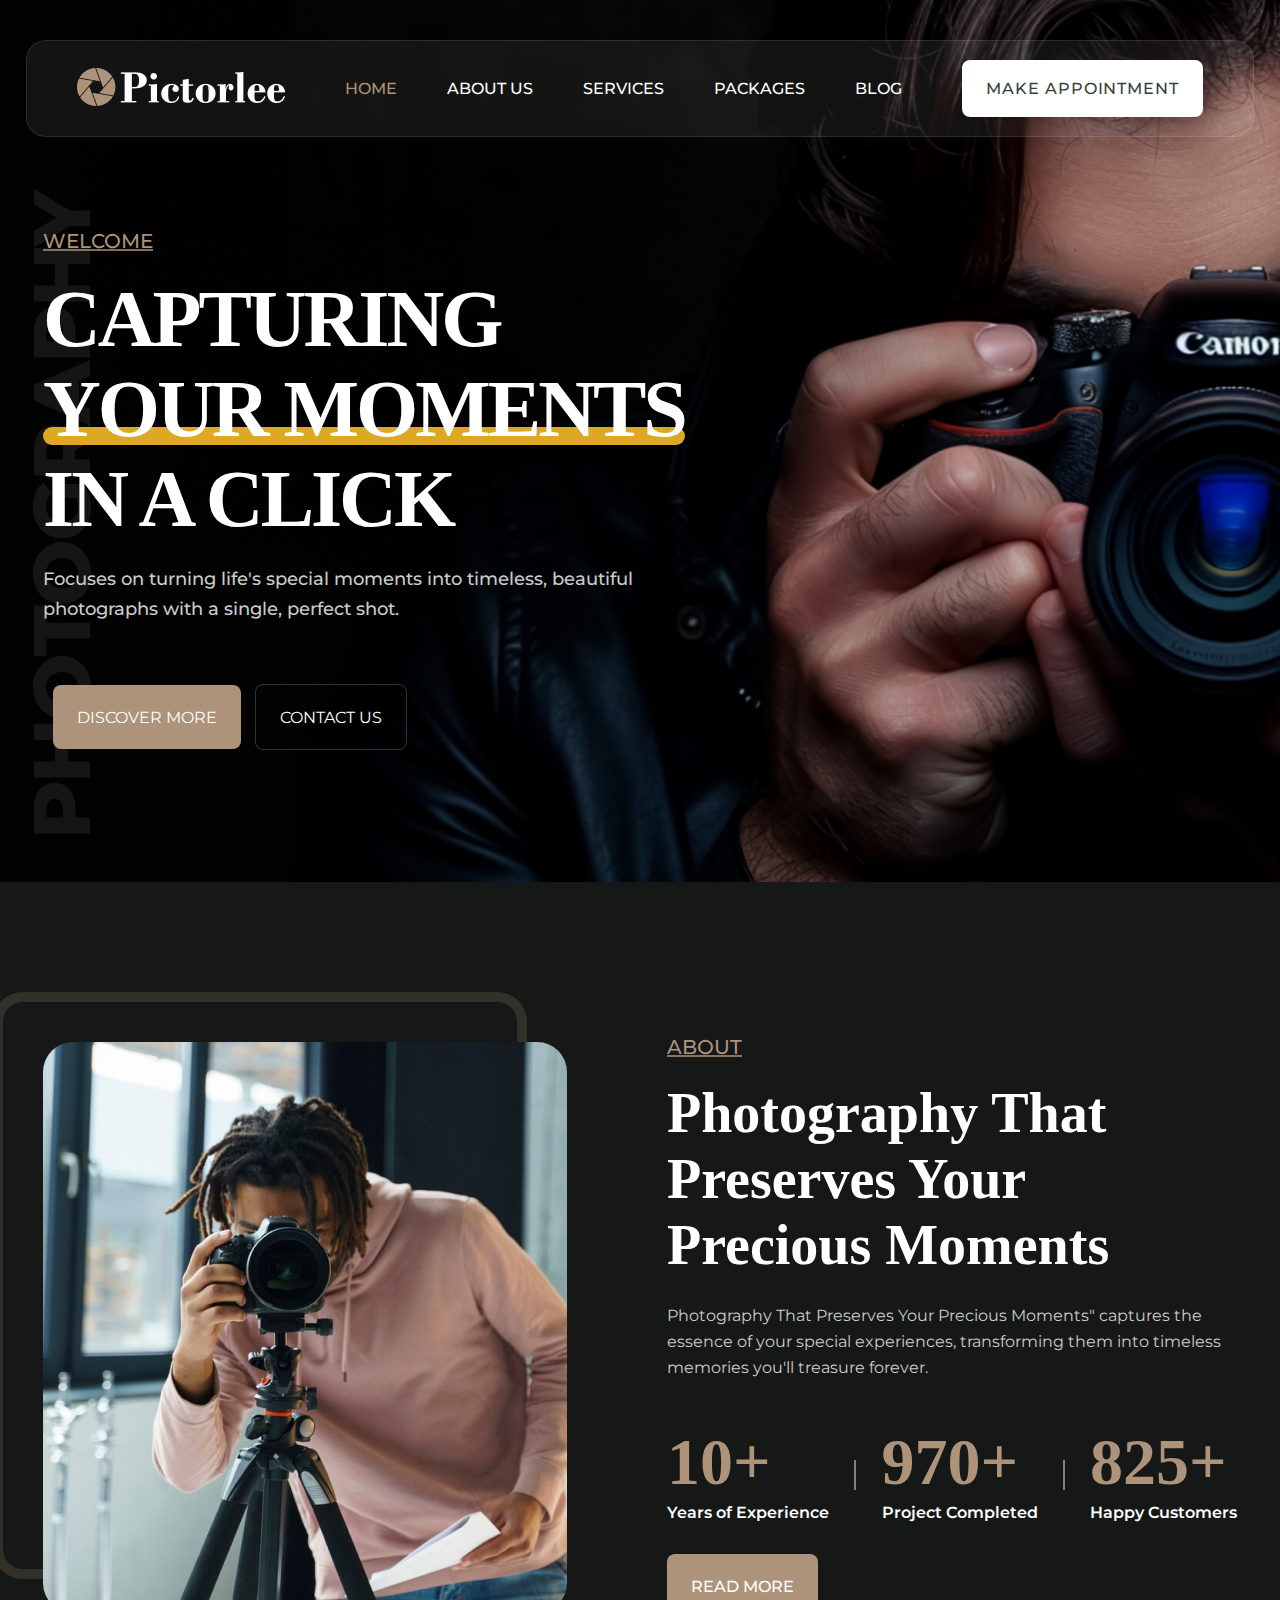
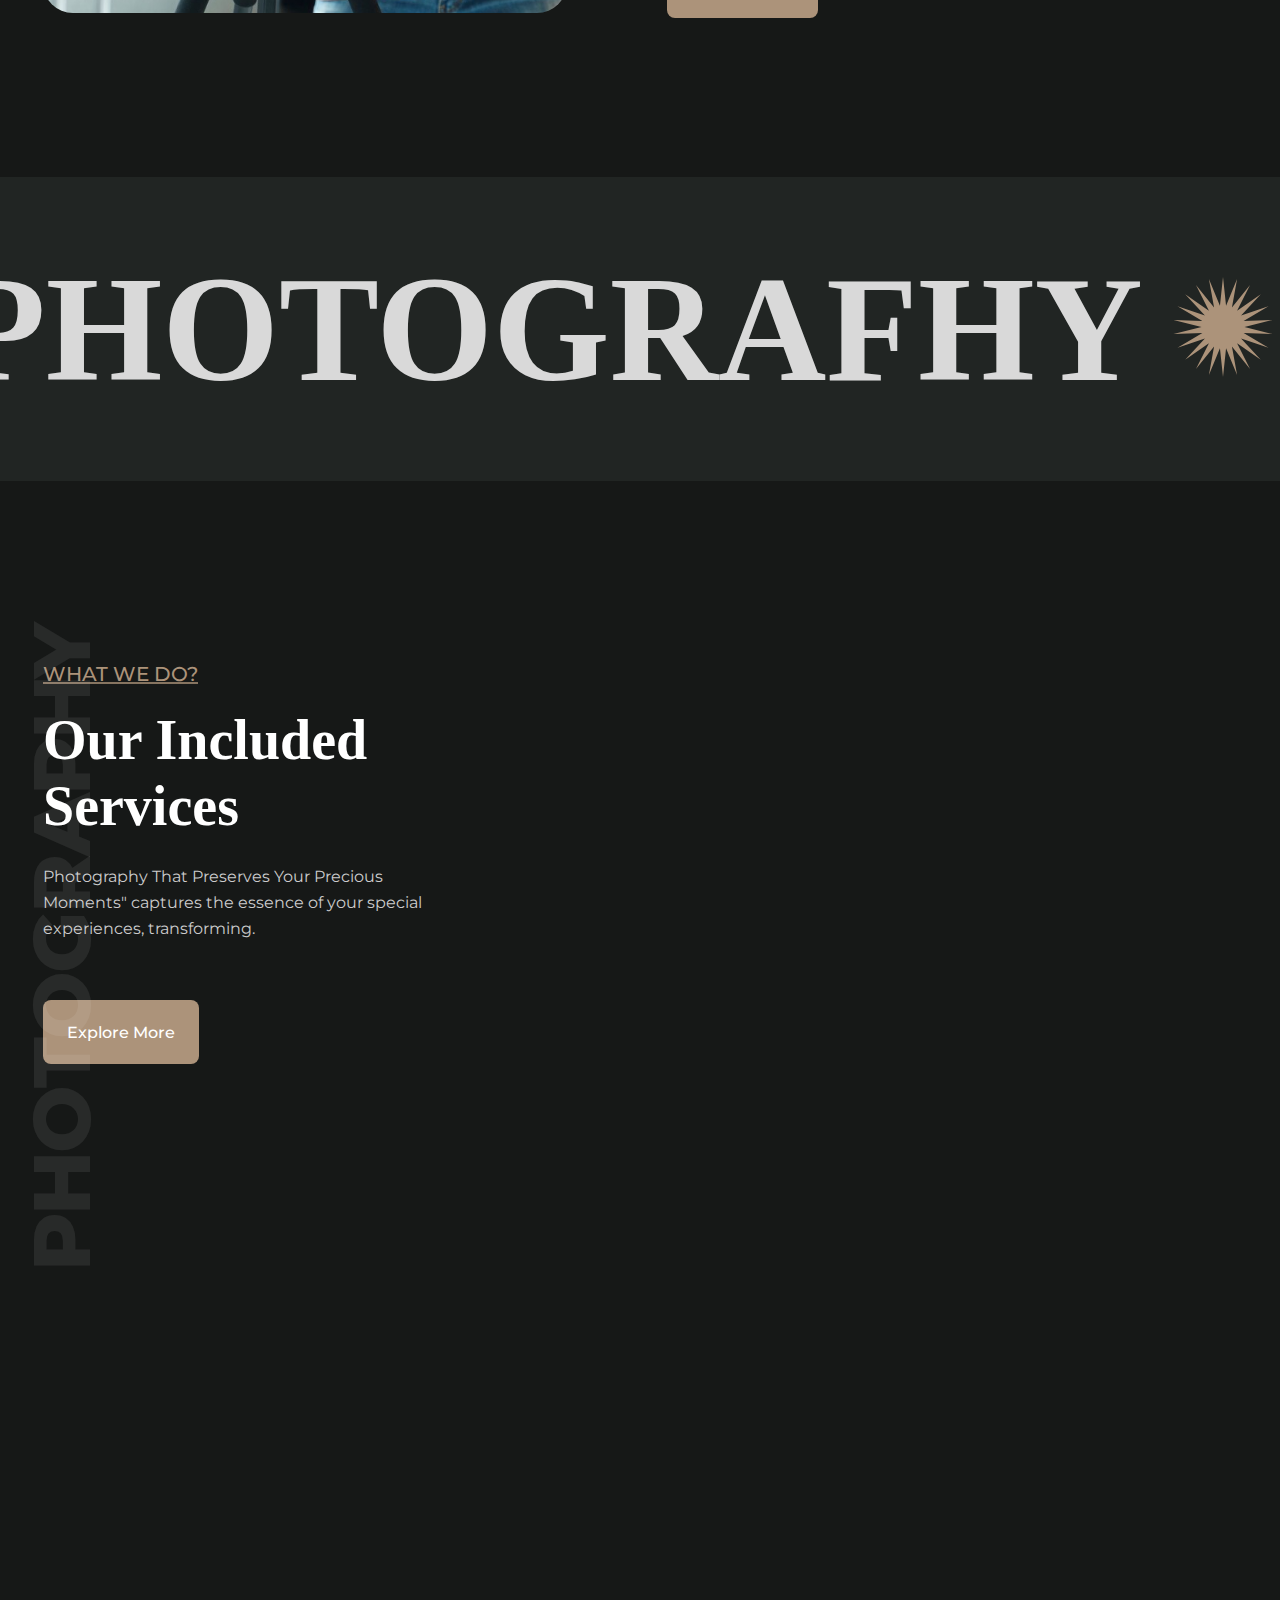
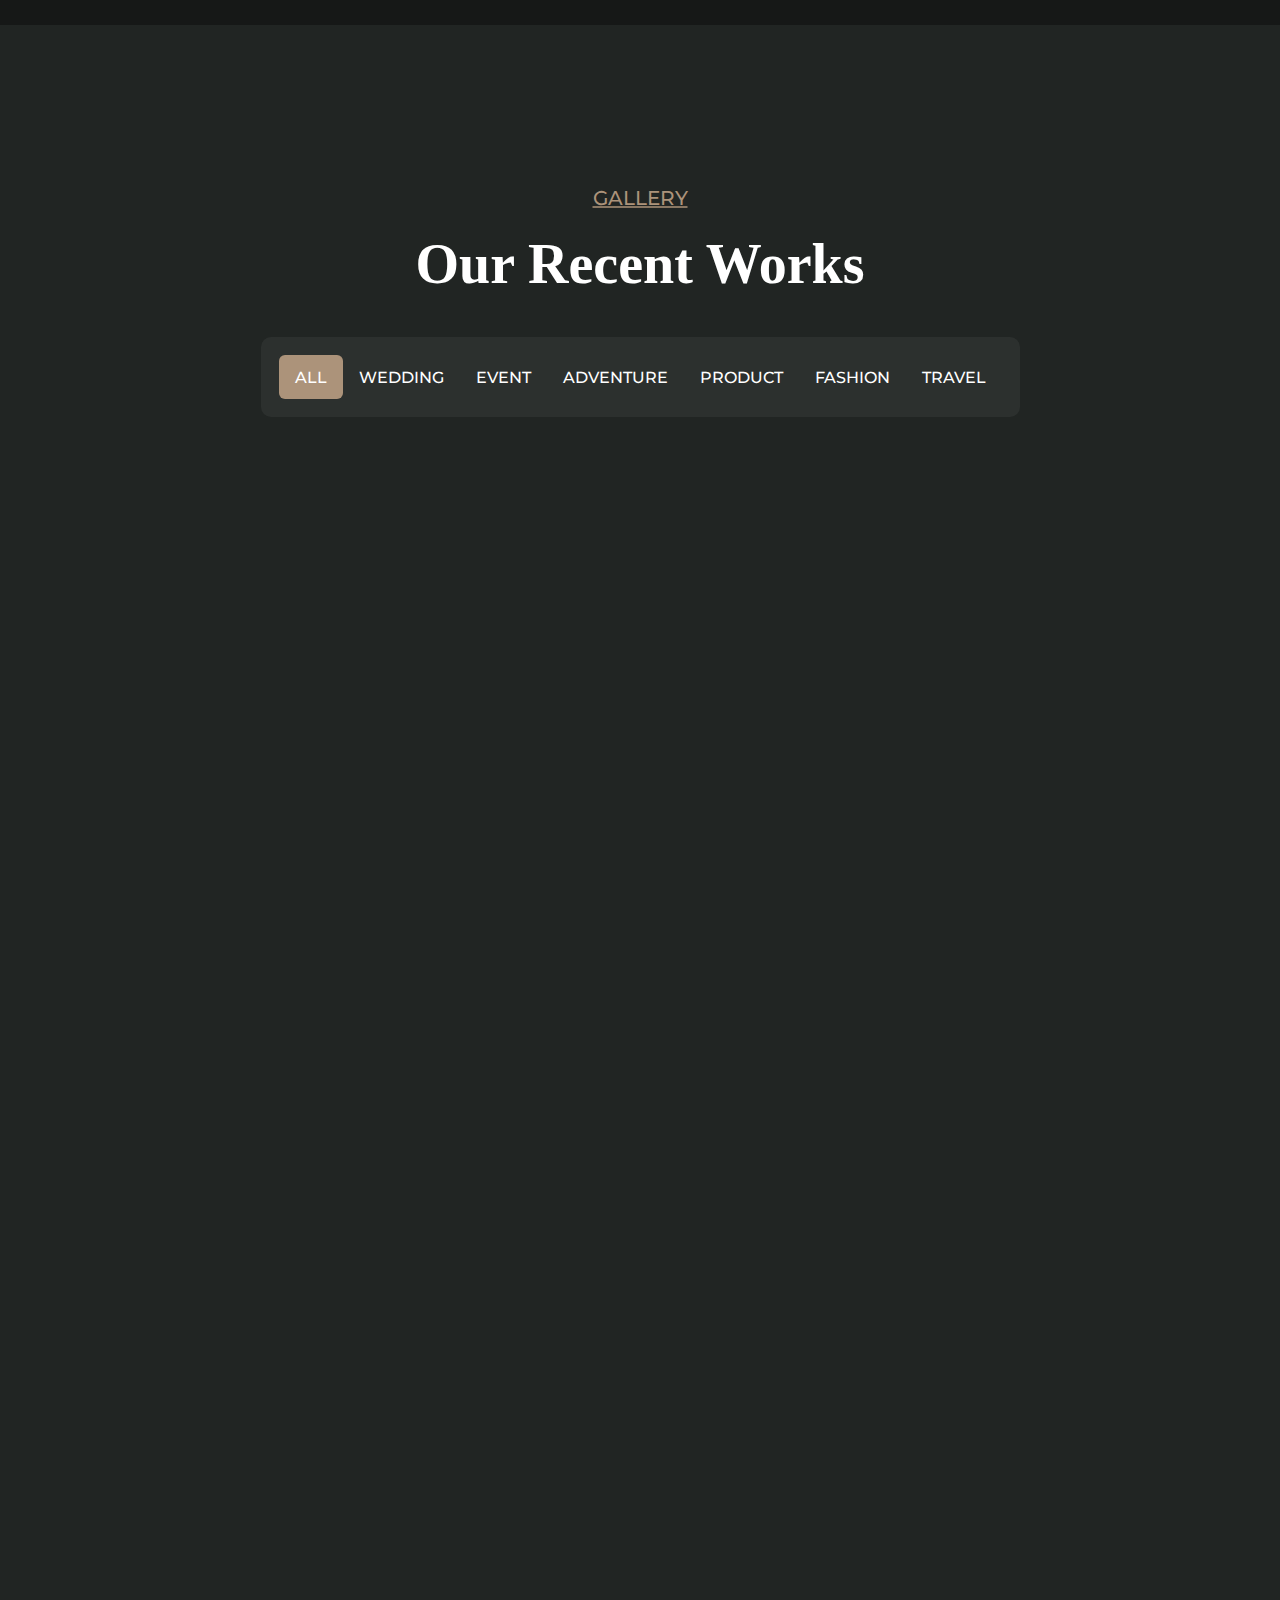
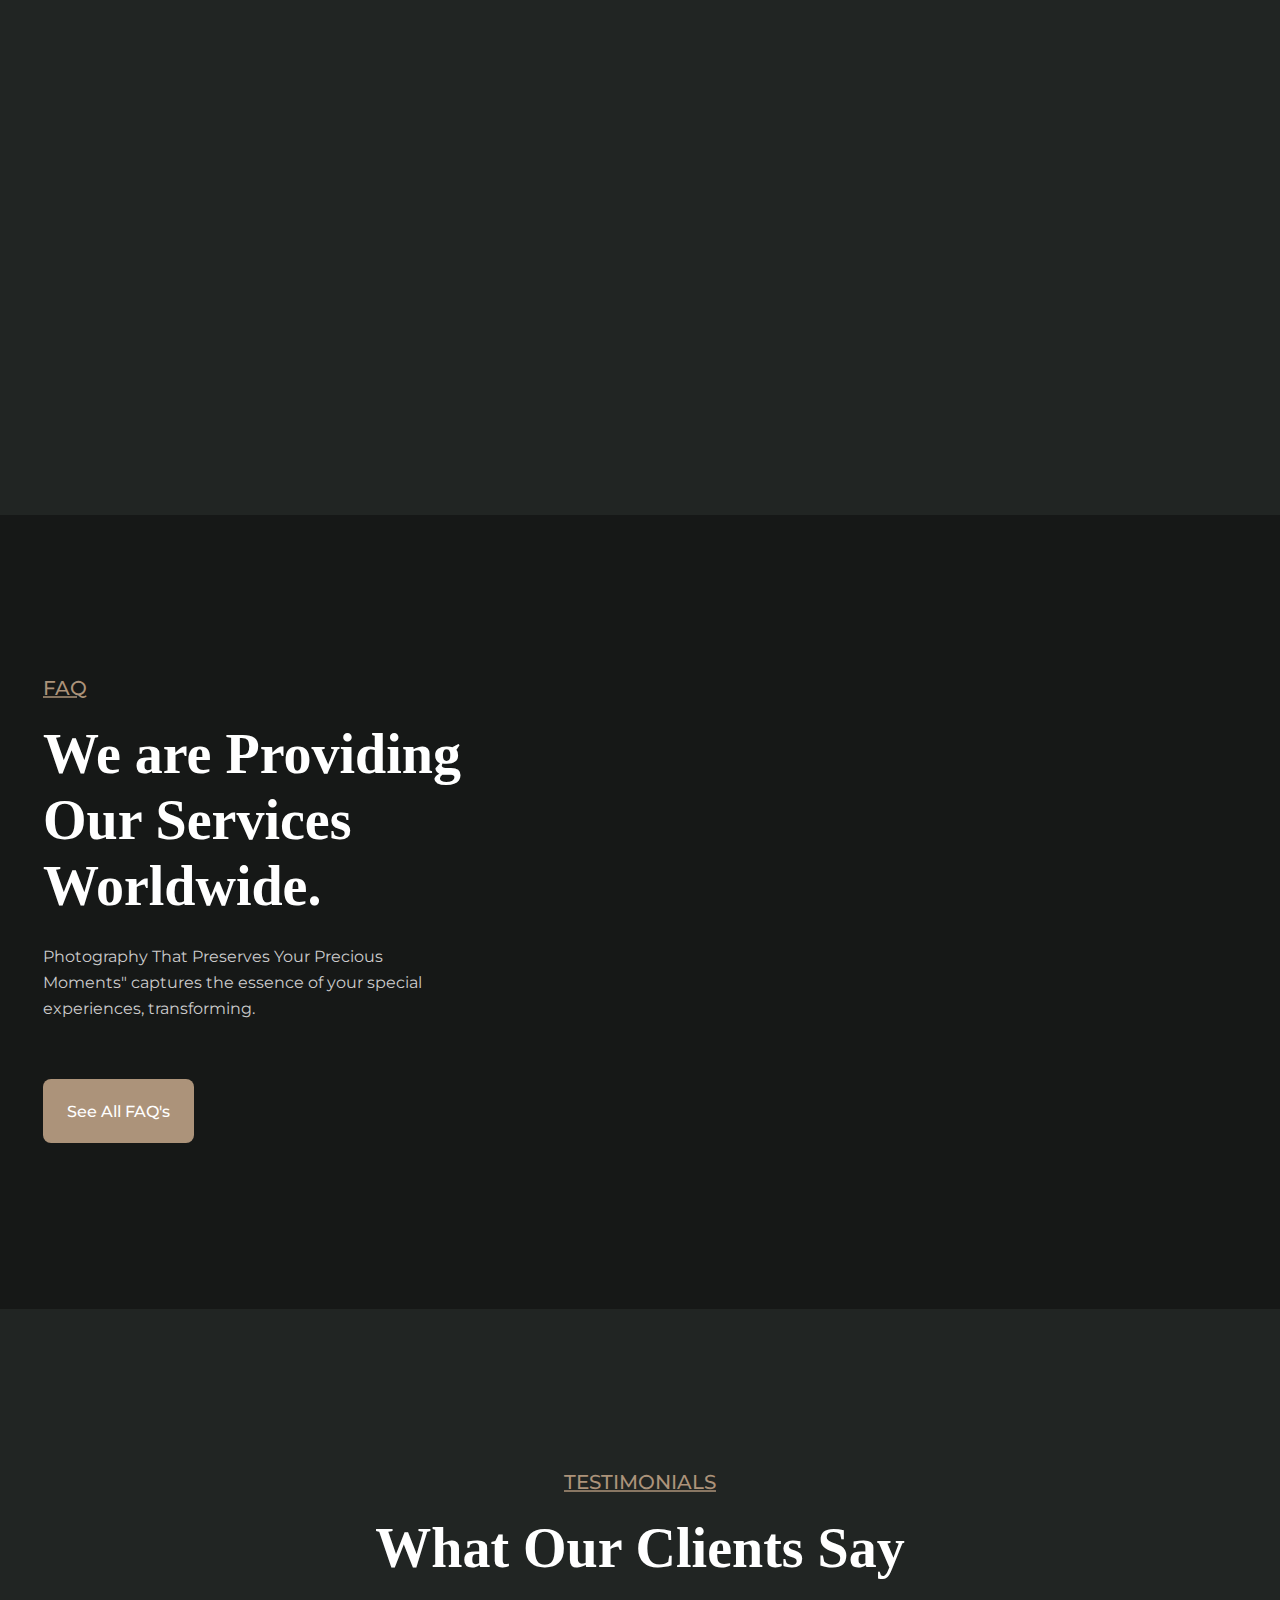
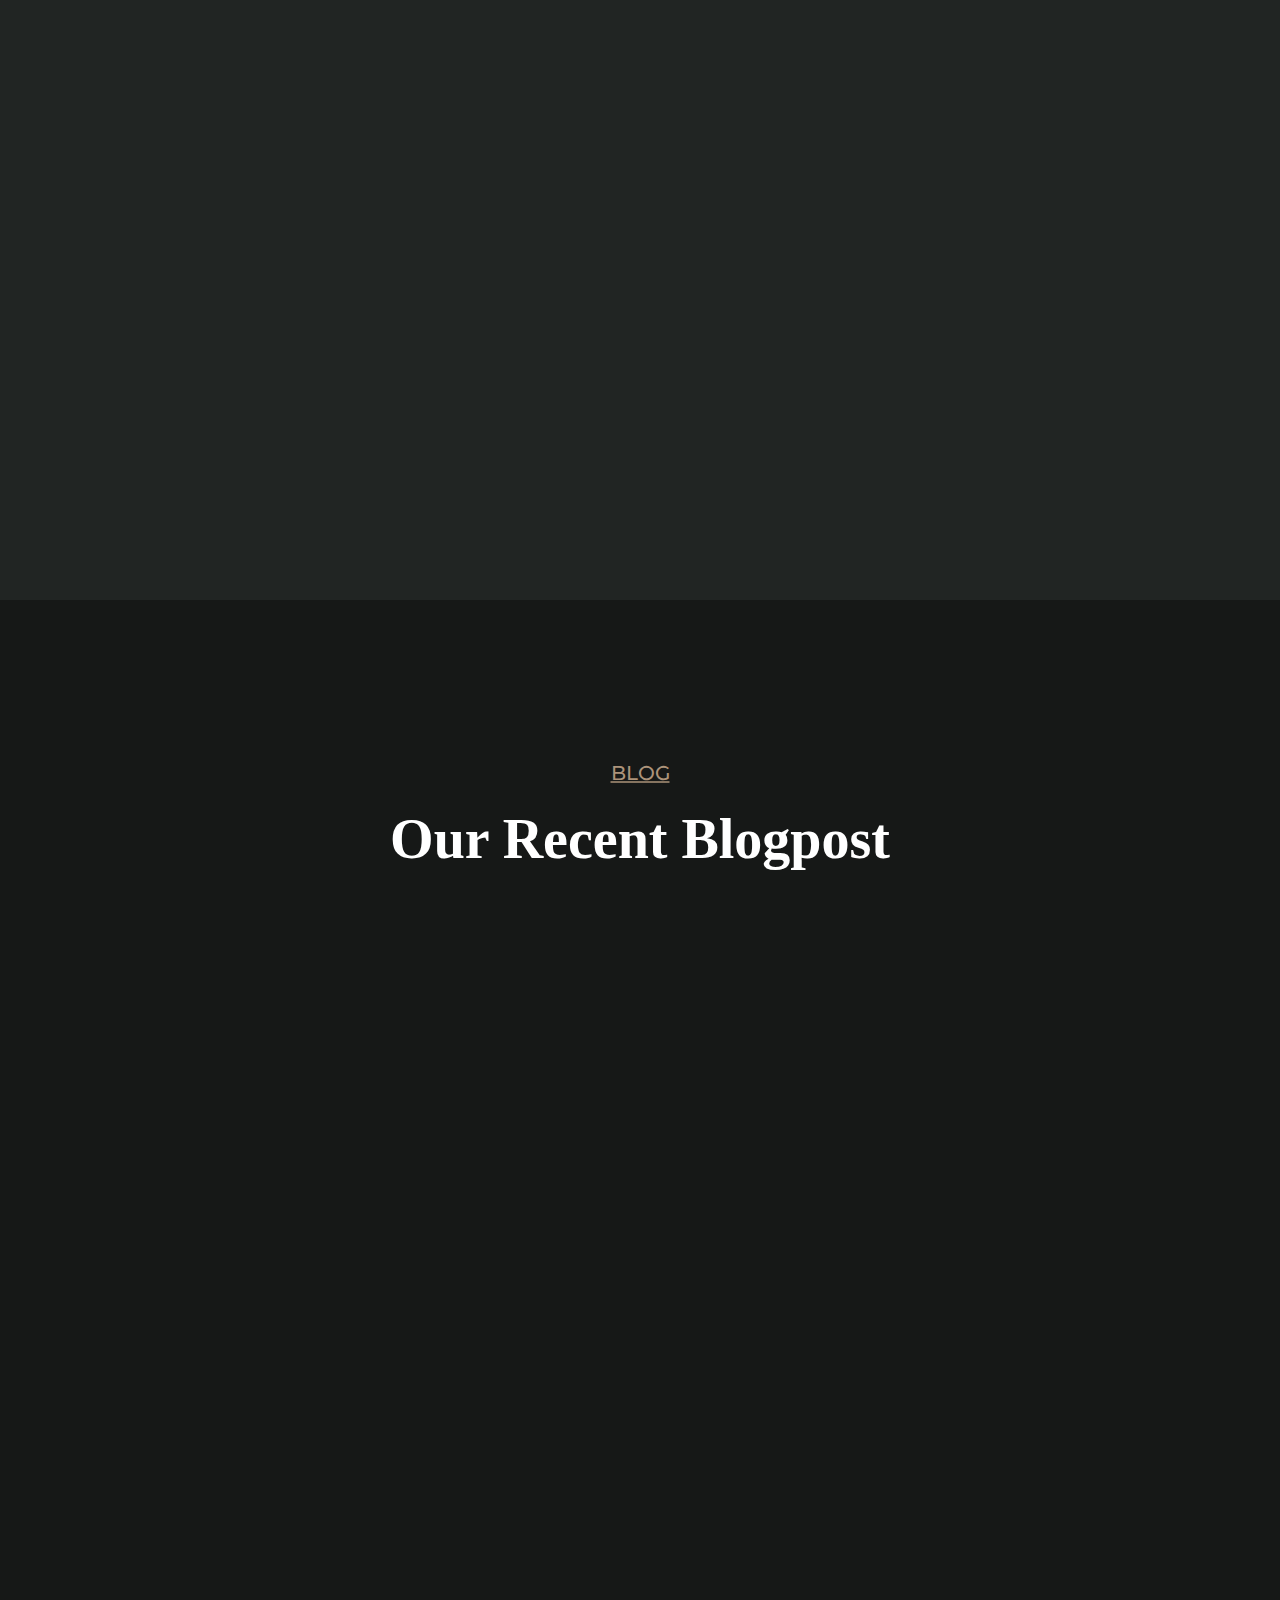
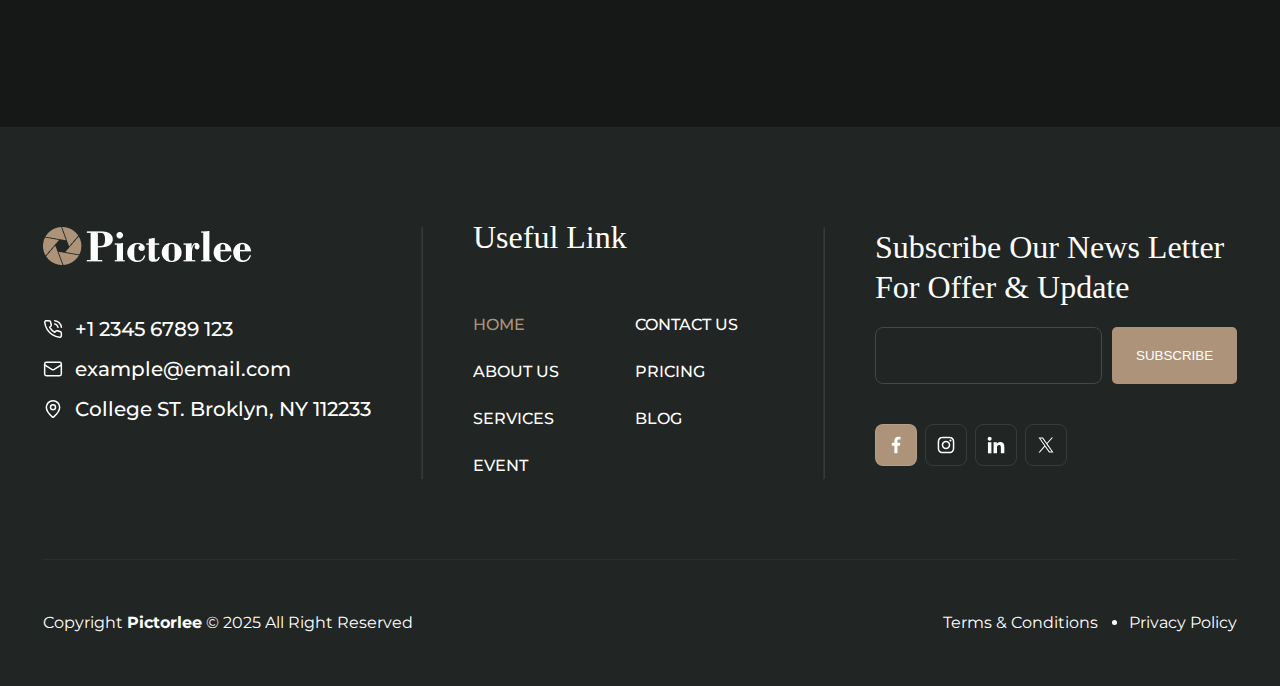
==== index.html @ f5c2432b "first commit" ====
<!DOCTYPE html>
<html lang="en">
  <head>
    <meta charset="UTF-8" />
    <meta name="viewport" content="width=device-width, initial-scale=1.0" />
    <title>Document</title>
    <link rel="stylesheet" href="style.css" />

    <link rel="preconnect" href="https://fonts.googleapis.com" />
    <link rel="preconnect" href="https://fonts.gstatic.com" crossorigin />
    <link
      href="https://fonts.googleapis.com/css2?family=Montserrat:ital,wght@0,100..900;1,100..900&display=swap"
      rel="stylesheet"
    />
  </head>
  <body>
    <!-- Hero Section start -->
    <div class="hero">
      <header>
        <a href="index.html"><img src="Images/Homepage/Logo.png" alt="" /></a>
        <nav>
          <ul class="menu">
            <svg
              class="X-icon"
              xmlns="http://www.w3.org/2000/svg"
              viewBox="0 0 384 512"
            >
              <path
                d="M342.6 150.6c12.5-12.5 12.5-32.8 0-45.3s-32.8-12.5-45.3 0L192 210.7 86.6 105.4c-12.5-12.5-32.8-12.5-45.3 0s-12.5 32.8 0 45.3L146.7 256 41.4 361.4c-12.5 12.5-12.5 32.8 0 45.3s32.8 12.5 45.3 0L192 301.3 297.4 406.6c12.5 12.5 32.8 12.5 45.3 0s12.5-32.8 0-45.3L237.3 256 342.6 150.6z"
              />
            </svg>
            <li><a href="index.html" class="active">Home</a></li>
            <li><a href="about.html">About us</a></li>
            <li><a href="#">Services</a></li>
            <li><a href="#">Packages</a></li>
            <li><a href="#">blog</a></li>
          </ul>
        </nav>
        <a href="#" id="btn">Make Appointment</a>
        <svg
          class="bar-icon"
          xmlns="http://www.w3.org/2000/svg"
          viewBox="0 0 512 512"
        >
          <path
            d="M0 96C0 78.3 14.3 64 32 64l384 0c17.7 0 32 14.3 32 32s-14.3 32-32 32L32 128C14.3 128 0 113.7 0 96zM64 256c0-17.7 14.3-32 32-32l384 0c17.7 0 32 14.3 32 32s-14.3 32-32 32L96 288c-17.7 0-32-14.3-32-32zM448 416c0 17.7-14.3 32-32 32L32 448c-17.7 0-32-14.3-32-32s14.3-32 32-32l384 0c17.7 0 32 14.3 32 32z"
          />
        </svg>
      </header>
      <span class="overlay"></span>

      <div class="d1">
        <div class="content-1">
          <h1>PHOTOGRAPHY</h1>
        </div>

        <div class="content container">
          <div class="content-2">
            <h4 class="h4">Welcome</h4>
            <h1>Capturing <span>Your Moments</span> In A Click</h1>
            <p>
              Focuses on turning life's special moments into timeless, beautiful
              photographs with a single, perfect shot.
            </p>
            <a href="#">Discover More</a>
            <a href="#">Contact Us</a>
          </div>
        </div>
      </div>
    </div>

    <!-- About Section start -->
    <div class="about-hm about">
      <div class="container about-container">
        <div class="img-div">
          <div class="about-border"></div>
          <img class="img" src="Images/Homepage/image 2.png" alt="" />
        </div>

        <div class="about-content">
          <h4 class="h4">About</h4>
          <h2>Photography That Preserves Your Precious Moments</h2>
          <p>
            Photography That Preserves Your Precious Moments" captures the
            essence of your special experiences, transforming them into timeless
            memories you'll treasure forever.
          </p>

          <div class="stats-container">
            <div class="stat">
              <h1 class="number">10+</h1>
              <h6 class="label">Years of Experience</h6>
            </div>
            <div class="divider"></div>
            <div class="stat">
              <h1 class="number">970+</h1>
              <h6 class="label">Project Completed</h6>
            </div>
            <div class="divider"></div>
            <div class="stat">
              <h1 class="number">825+</h1>
              <h6 class="label">Happy Customers</h6>
            </div>
          </div>

          <a href="#">READ MORE</a>
        </div>
      </div>
    </div>

    <!-- Animated logo start-->
    <div class="animated-logo">
      <div class="logo-slider">
        <div class="logos" id="logos">
          <div class="animate-logo"><h5>Photografhy</h5></div>
          <div class="animate-logo">
            <img src="Images/Homepage/star(2).svg" alt="Logo 2" />
          </div>
          <div class="animate-logo"><h6>Photografhy</h6></div>
          <div class="animate-logo">
            <img src="Images/Homepage/star(2).svg" alt="Logo 4" />
          </div>
          <div class="animate-logo"><h5>Photografhy</h5></div>
          <div class="animate-logo">
            <img src="Images/Homepage/star(2).svg" alt="Logo 4" />
          </div>
          <div class="animate-logo"><h6>Photografhy</h6></div>
          <div class="animate-logo">
            <img src="Images/Homepage/star(2).svg" alt="Logo 4" />
          </div>
        </div>
      </div>
    </div>

    <!-- Services Section start -->
    <section class="services">
      <div class="content-1">
        <h1>PHOTOGRAPHY</h1>
      </div>
      <div class="container services-container">
        <div class="services-content">
          <h4 class="h4">What We Do?</h4>
          <h2>Our Included Services</h2>
          <p>
            Photography That Preserves Your Precious Moments" captures the
            essence of your special experiences, transforming.
          </p>
          <a href="#">Explore More</a>
        </div>

        <div class="serviced-card-container">
          <div class="services-card">
            <img src="Images/Homepage/se-1.svg" alt="" />
            <h4>Wedding Photography</h4>
            <p>
              Our wedding photography focuses on capturing the love, laughter,
              and unforgettable moments of your big day, delivering beautiful,
              timeless images that tell your unique story.
            </p>
            <a href="#">Hello world</a>
          </div>

          <div class="services-card">
            <img src="Images/Homepage/se-3.svg" alt="" />
            <h4>Adventure Photography</h4>
            <p>
              Our wedding photography focuses on capturing the love, laughter,
              and unforgettable moments of your big day, delivering beautiful,
              timeless images that tell your unique story.
            </p>
            <a href="#">Hello world</a>
          </div>

          <div class="services-card">
            <img src="Images/Homepage/se-3.svg" alt="" />
            <h4>Event Photography</h4>
            <p>
              Our wedding photography focuses on capturing the love, laughter,
              and unforgettable moments of your big day, delivering beautiful,
              timeless images that tell your unique story.
            </p>
            <a href="#">Hello world</a>
          </div>

          <div class="services-card">
            <img src="Images/Homepage/se-4.svg" alt="" />
            <h4>Outdoor Photography</h4>
            <p>
              Our wedding photography focuses on capturing the love, laughter,
              and unforgettable moments of your big day, delivering beautiful,
              timeless images that tell your unique story.
            </p>
            <a href="#">Hello world</a>
          </div>
        </div>
      </div>
    </section>

    <!-- Image Gallery Start -->
    <div class="imageGallery">
      <div class="container">
        <div class="image-content">
          <h4 class="h4">GALLERY</h4>
          <h2>Our Recent Works</h2>
          <div class="filter-container">
            <button class="filter filter-active" data-filter="all">All</button>
            <button class="filter" data-filter="wedding">Wedding</button>
            <button class="filter" data-filter="event">Event</button>
            <button class="filter" data-filter="adventure">Adventure</button>
            <button class="filter" data-filter="product">Product</button>
            <button class="filter" data-filter="fashion">Fashion</button>
            <button class="filter" data-filter="travel">Travel</button>
          </div>
        </div>
        <div class="image-box">
          <div class="dream">
            <div class="gallery-item" data-category="wedding">
              <div class="plus">+</div>
              <img src="Images/Homepage/Item_1.png" alt="Wedding Photo" />
            </div>
            <div class="gallery-item" data-category="product">
              <div class="plus">+</div>
              <img src="Images/Homepage/Item_4.png" alt="Product Photo" />
            </div>
            <div class="gallery-item" data-category="fashion">
              <div class="plus">+</div>
              <img src="Images/Homepage/Item_7.png" alt="Fashion Photo" />
            </div>
          </div>
          <div class="dream">
            <div class="gallery-item" data-category="event">
              <div class="plus">+</div>
              <img src="Images/Homepage/Item_2.png" alt="Event Photo" />
            </div>
            <div class="gallery-item" data-category="adventure">
              <div class="plus">+</div>
              <img src="Images/Homepage/Item_5.png" alt="Adventure Photo" />
            </div>
            <div class="gallery-item" data-category="travel">
              <div class="plus">+</div>
              <img src="Images/Homepage/Item_8.png" alt="Travel Photo" />
            </div>
          </div>
          <div class="dream">
            <div class="gallery-item" data-category="wedding">
              <div class="plus">+</div>
              <img src="Images/Homepage/Item_3.png" alt="Wedding Photo" />
            </div>
            <div class="gallery-item" data-category="event">
              <div class="plus">+</div>
              <img src="Images/Homepage/Item_6.png" alt="Event Photo" />
            </div>
            <div class="gallery-item" data-category="adventure">
              <div class="plus">+</div>
              <img src="Images/Homepage/Item_9.png" alt="Adventure Photo" />
            </div>
          </div>
        </div>
      </div>
    </div>

    <!-- Faq Secction -->
    <div id="faq">
      <div class="faq-container container">
        <div class="faq-content">
          <h4 class="h4">faq</h4>
          <h2>We are Providing Our Services Worldwide.</h2>
          <p>
            Photography That Preserves Your Precious Moments" captures the
            essence of your special experiences, transforming.
          </p>
          <a href="#">See All FAQ's</a>
        </div>

        <section class="faq-section">
          <div class="faq-item">
            <button class="faq-question">
              What types of photography services do you offer?
              <div class="icon-bg"><span class="toggle-icon">+</span></div>
            </button>
            <div class="faq-answer">
              <p>
                We offer a wide range of services, including wedding, event,
                portrait, lifestyle, product, and corporate photography.
                Whatever your needs, we tailor our approach to deliver stunning
                images that capture the essence of the moment.
              </p>
            </div>
          </div>

          <div class="faq-item">
            <button class="faq-question">
              How can I book a photography session?
              <div class="icon-bg"><span class="toggle-icon">+</span></div>
            </button>
            <div class="faq-answer">
              <p>
                We offer a wide range of services, including wedding, event,
                portrait, lifestyle, product, and corporate photography.
                Whatever your needs, we tailor our approach to deliver stunning
                images that capture the essence of the moment.
              </p>
            </div>
          </div>

          <div class="faq-item">
            <button class="faq-question">
              What is included in your wedding photography package?
              <div class="icon-bg"><span class="toggle-icon">+</span></div>
            </button>
            <div class="faq-answer">
              <p>
                We offer a wide range of services, including wedding, event,
                portrait, lifestyle, product, and corporate photography.
                Whatever your needs, we tailor our approach to deliver stunning
                images that capture the essence of the moment.
              </p>
            </div>
          </div>

          <div class="faq-item">
            <button class="faq-question">
              Can I request specific shots or styles for my session?
              <div class="icon-bg"><span class="toggle-icon">+</span></div>
            </button>
            <div class="faq-answer">
              <p>
                We offer a wide range of services, including wedding, event,
                portrait, lifestyle, product, and corporate photography.
                Whatever your needs, we tailor our approach to deliver stunning
                images that capture the essence of the moment.
              </p>
            </div>
          </div>

          <div class="faq-item">
            <button class="faq-question">
              How many photos will I receive from my shoot?
              <div class="icon-bg"><span class="toggle-icon">+</span></div>
            </button>
            <div class="faq-answer">
              <p>
                We offer a wide range of services, including wedding, event,
                portrait, lifestyle, product, and corporate photography.
                Whatever your needs, we tailor our approach to deliver stunning
                images that capture the essence of the moment.
              </p>
            </div>
          </div>

          <div class="faq-item">
            <button class="faq-question">
              Do you offer printing services or albums?
              <div class="icon-bg"><span class="toggle-icon">+</span></div>
            </button>
            <div class="faq-answer">
              <p>
                We offer a wide range of services, including wedding, event,
                portrait, lifestyle, product, and corporate photography.
                Whatever your needs, we tailor our approach to deliver stunning
                images that capture the essence of the moment.
              </p>
            </div>
          </div>
        </section>
      </div>
    </div>

    <!-- Testemonial section -->
    <div class="testemonials">
      <div class="testemonial-content container">
        <h4 class="h4">Testimonials</h4>
        <h2>What Our Clients Say</h2>
      </div>

      <div class="testimonial-container container">
        <div class="testemonial-item">
          <div class="rating">
            <img src="Images/Homepage/star.svg" alt="" />
            <img src="Images/Homepage/star.svg" alt="" />
            <img src="Images/Homepage/star.svg" alt="" />
            <img src="Images/Homepage/star.svg" alt="" />
            <img src="Images/Homepage/star.svg" alt="" />
          </div>
          <p>
            Supporting Politoni has been one of the most empowering decisions
            I've made. Their commitment to democracy, inclusi, and real change
            is evident in everything they do.
          </p>
          <img class="line" src="Images/Homepage/line.svg" />
          <div class="profile">
            <img src="Images/Homepage/Avater.png" alt="" />
            <div>
              <h5>Whitney Flores</h5>
              <p>Founder & CEO</p>
            </div>
          </div>
          <img class="quation" src="Images/Homepage/Quotation.svg" alt="" />
        </div>

        <div class="testemonial-item">
          <div class="rating">
            <img src="Images/Homepage/star.svg" alt="" />
            <img src="Images/Homepage/star.svg" alt="" />
            <img src="Images/Homepage/star.svg" alt="" />
            <img src="Images/Homepage/star.svg" alt="" />
            <img src="Images/Homepage/star.svg" alt="" />
          </div>
          <p>
            One of the highlights was the quick turnaround time. Despite the
            high volume of images, the edited photos were delivered ahead of
            schedule, exceeding my expectations.
          </p>
          <img class="line" src="Images/Homepage/line.svg" />
          <div class="profile">
            <img src="Images/Homepage/Avater (1).png" alt="" />
            <div>
              <h5>Twinky Leen</h5>
              <p>Architect</p>
            </div>
          </div>
          <img class="quation" src="Images/Homepage/Quotation.svg" alt="" />
        </div>
      </div>
    </div>

    <!-- bloge post start -->
    <div class="bloge">
      <div class="bloge-content-container container">
        <h4 class="h4">Blog</h4>
        <h2>Our Recent Blogpost</h2>
      </div>

      <div class="bloge-item-container container">
        <div class="bloge-item">
          <img src="Images/Homepage/image 21.png" alt="" />
          <h3>The Art of Capturing Your Timeless Moments</h3>
          <p>Post Create : Oct 21, 2024 By - Admin</p>
        </div>
        <div class="bloge-item">
          <img src="Images/Homepage/image 20.png" alt="" />
          <h3>The Journey of Professional Photography</h3>
          <p>Post Create : Oct 21, 2024</p>
        </div>
        <div class="bloge-item">
          <img src="Images/Homepage/image 22.png" alt="" />
          <h3>The Art of Capturing Your Timeless Moments</h3>
          <p>Post Create : Oct 21, 2024 By - Admin</p>
        </div>
      </div>
    </div>

    <!-- Footer -->
    <footer>
      <div class="container">
        <div class="footer-container">
          <div class="footer-logo-section">
            <div class="footer-logo">
              <img src="Images/Homepage/Logo.png" alt="Pictorlee Logo" />
            </div>
            <div class="footer-contact">
              <p>
                <img src="Images/Homepage/phone-icon.svg" alt="Phone" /> +1 2345
                6789 123
              </p>
              <p>
                <img src="Images/Homepage/email-icon.svg" alt="Email" />
                example@email.com
              </p>
              <p>
                <img src="Images/Homepage/location-icon.svg" alt="Location" />
                College ST. Broklyn, NY 112233
              </p>
            </div>
          </div>

          <hr />

          <div class="footer-links">
            <h5>Useful Link</h5>
            <ul>
              <li><a class="footer-active-link" href="#">HOME</a></li>
              <li><a href="#">ABOUT US</a></li>
              <li><a href="#">SERVICES</a></li>
              <li><a href="#">EVENT</a></li>
              <li><a href="#">CONTACT US</a></li>
              <li><a href="#">PRICING</a></li>
              <li><a href="#">BLOG</a></li>
            </ul>
          </div>

          <hr />

          <div class="footer-newsletter">
            <h5>Subscribe Our News Letter For Offer & Update</h5>
            <form class="newsletter-form">
              <input type="email" required />
              <button type="submit">SUBSCRIBE</button>
            </form>
            <div class="social-icons">
              <a href="#" class="footer-active"
                ><img src="Images/Homepage/facebook.svg" alt="Facebook"
              /></a>
              <a href="#"
                ><img src="Images/Homepage/instagram.svg" alt="Instagram"
              /></a>
              <a href="#"
                ><img src="Images/Homepage/linkedin.svg" alt="LinkedIn"
              /></a>
              <a href="#"
                ><img src="Images/Homepage/tiwtter.svg" alt="Twitter"
              /></a>
            </div>
          </div>
        </div>

        <div class="footer-bottom">
          <p>Copyright <span>Pictorlee</span> © 2025 All Right Reserved</p>
          <div class="footer-bottom-links">
            <ul>
              <li><a href="#">Terms & Conditions</a></li>
              <li class="list"><a href="#">Privacy Policy</a></li>
            </ul>
          </div>
        </div>
      </div>
    </footer>

    <script src="script.js" defer></script>
  </body>
</html>
---- style.css ----
:root {
  --primary-color: #ac937a;
  --secondary-color: #cccccc;
  --pure-white: #fff;
  --bg-1: #161817;
  --bg-2: #212523;
  --font-size-1: 16px;
  --font-size-2: 18px;
  --font-size-3: 56px;
}
* {
  margin: 0;
  padding: 0;
  box-sizing: border-box;
  scrollbar-width: thin;
  scrollbar-color: var(--primary-color) var(--secondary-color);
  scroll-behavior: smooth;
}

p {
  color: var(--secondary-color);
  font-family: Montserrat, sans-serif;
  font-size: var(--font-size-1);
}
h2 {
  font-size: var(--font-size-3);
  color: var(--pure-white);
  font-weight: 700;
  line-height: 66px;
}
a {
  text-decoration: none;
  transition: 0.3s ease-in;
}
a:hover {
  color: var(--primary-color);
}

.container {
  max-width: 1254px;
  margin: 0 auto;
  padding: 0 30px !important;
}

/* header start */
header {
  font-family: Montserrat, sans-serif;
  display: flex;
  align-items: center;
  justify-content: space-between;
  border-radius: 20px;
  border: 1px solid rgba(255, 255, 255, 0.1);
  background-color: rgba(255, 255, 255, 0.07);
  margin: 0 auto;
  max-width: 96vw;
  padding: 19px 50px;
  text-transform: uppercase;
  margin-bottom: 8vh;
}
header nav ul {
  display: flex;
  list-style: none;
  transition-duration: 1s;
}
header nav ul svg {
  display: none;
  width: 35px;
  height: auto;
  fill: white;
}
header nav ul li {
  margin: 0 25px;
}
header nav ul li a {
  text-decoration: none;
  color: var(--pure-white);
  font-size: var(--font-size-1);
  font-weight: 500;
}
header #btn {
  padding: 19px 24.5px;
  border-radius: 8px;
  color: #354239;
  font-weight: 500;
  text-transform: uppercase;
  background-color: var(--pure-white);
  font-size: var(--font-size-1);
  letter-spacing: 0.9px;
}
header #btn:hover {
  background-color: var(--primary-color);
  color: var(--pure-white);
}
.active {
  color: var(--primary-color);
}
.bar-icon {
  width: 35px;
  height: auto;
  display: none;
  fill: var(--secondary-color);
}
.open {
  display: flex;
  flex-direction: column;
  align-items: flex-end;
  right: 0;
}
.overlay {
  top: 0;
  left: 0;
  position: fixed;
  width: 100%;
  height: 100%;
  background-color: rgba(0, 0, 0, 0.5);
  display: none;
}
/* header end */

/* hero start */
.hero {
  background-image: url(Images/Homepage/Background_Image.jpg);
  background-repeat: no-repeat;
  width: 100%;
  background-size: cover;
  background-position: center;
  padding: 40px 0;
  height: 98vh;
  overflow: hidden;
}
.content {
  display: flex;
  justify-content: center;
  flex-direction: column;
  height: 80%;
  margin-left: auto;
  margin-right: auto;
}

.content-2 {
  max-width: 652px;
  z-index: 5;
}
.h4 {
  color: #ac937a;
  font-family: Montserrat;
  font-size: 20px;
  font-weight: 500;
  line-height: 66px; /* 330% */
  text-decoration-line: underline;
  text-decoration-color: #ac937abf;
  text-decoration-thickness: 2px;
  text-transform: uppercase;
}
.content-2 h1,
.content-2 span {
  color: var(--pure-white);
  font-family: "Libre Bodon", serif;
  font-size: 80px;
  font-weight: 700;
  line-height: 90px; /* 112.5% */
  text-transform: uppercase;
  letter-spacing: -3px;
  position: relative;
  margin-bottom: 20px;
}
.content-2 span::after {
  content: "";
  position: absolute;
  display: block;
  width: 100%;
  height: 18px;
  background-color: #dda924;
  margin-top: 10px;
  bottom: 8px;
  z-index: -1;
  border-radius: 10px;
}
.content-2 p {
  font-size: var(--font-size-2);
  font-family: montserrat, sans-serif;
  line-height: 30px;
  font-weight: 500;
  margin-bottom: 60px;
}
.content-2 :nth-child(4) {
  display: inline-flex;
  padding: 22.5px 24px;
  justify-content: center;
  align-items: center;
  gap: 10px;
  background-color: var(--primary-color);
  text-transform: uppercase;
  color: var(--pure-white);
  font-family: montserrat, sans-serif;
  border-radius: 8px;
  margin: 0 10px;
}
.content-2 :nth-child(4):hover {
  background-color: #8a7460;
}
.content-2 :nth-child(5) {
  display: inline-flex;
  padding: 22.5px 24px;
  justify-content: center;
  align-items: center;
  gap: 10px;
  border-radius: 8px;
  border: 1px solid rgba(255, 255, 255, 0.2);
  font-family: montserrat, sans-serif;
  color: var(--pure-white);
  text-transform: uppercase;
}
.content-2 :nth-child(5):hover {
  color: #354239;
  background-color: var(--pure-white);
}
.content-1 h1 {
  color: var(--pure-white);
  font-size: 80px;
  color: rgba(255, 255, 255, 0.08);
  font-family: Montserrat;
  font-size: 80px;
  font-weight: 800;

  letter-spacing: -1.92px;
}
.content-1 {
  rotate: -90deg;
  margin-right: auto;
  position: absolute;
  transform: translate(-40%, -270%);
  z-index: 0;

  margin: auto 0;
}
.d1 {
  position: relative;
  height: 75vh;
}

/* hero end */

/* animated logo */
.animated-logo {
  background-color: var(--bg-2);
  padding: 100px 0;
}
.logo-slider {
  width: 100%;
  max-width: 100%;
  overflow: hidden;
  position: relative;
}
.logos {
  display: flex;
  white-space: nowrap;
  align-items: center;
  gap: 30px;
}
.animate-logo {
  flex: 0 0 auto;
}
.animate-logo h5 {
  color: #d9d9d9;
  font-family: "Bodoni MT";
  font-size: 150px;
  font-weight: 700;
  line-height: 90px; /* 60% */
  text-transform: uppercase;
}
.animate-logo h6 {
  -webkit-text-stroke-width: 1px !important;
  color: transparent;
  -webkit-text-stroke-color: #fff !important;
  font-family: "Bodoni MT";
  font-size: 150px;
  font-weight: 700;
  line-height: 90px; /* 60% */
  text-transform: uppercase;
}

/* animated logo end */

/* about start */
.about-hm {
  background-color: var(--bg-1);
  padding: 160px 0;
  overflow-x: hidden;
  position: relative;
}
.about-container {
  display: flex;
  align-items: center;
  justify-content: space-between;
  padding: 160px 0;
  gap: 100px;
}
.about-container h4 {
  margin-top: -50px;
}
.about-content p {
  font-size: 16px;
  font-weight: 400;
  line-height: 26px;
  margin-top: 25px;
}
.about-border {
  background-color: transparent;
  position: absolute;
  top: 0;
  left: 0;
  margin: -50px 0 0 -50px;
  width: 102%;
  height: 102%;
  border-radius: 30px;
  border: 10px solid rgba(172, 147, 122, 0.2);
  z-index: -1;
  transition: 0.3s;
}

.img-div {
  position: relative;
  z-index: 2;
}
.img {
  z-index: 1;
  border-radius: 30px;
}
.about-container:hover .about-border {
  margin: 10px 0 0 10px;
}

.stats-container {
  display: flex;
  align-items: center;
  justify-content: space-between;
  margin-bottom: 50px;
  margin-top: 43px;
}

.stat {
  display: flex;
  flex-direction: column;
  justify-content: flex-start;
  align-items: flex-start;
}

.about-container .stat .number {
  color: var(--primary-color);
  font-size: 66px;
  font-weight: 700;
  line-height: normal;
}

.divider {
  width: 2px;
  height: 30px;
  background-color: gray;
}

.label {
  color: var(--pure-white);
  font-family: Montserrat;
  font-size: 16px;
  font-weight: 600;
  line-height: 26px;
}

.about-content a,
.services-content a,
.faq-content a {
  padding: 22.5px 24px;
  background-color: var(--primary-color);
  color: var(--pure-white);
  font-family: Montserrat;
  font-size: 16px;
  font-weight: 500;
  border-radius: 8px;
}
.about-content a:hover,
.services-content a:hover,
.faq-content a:hover {
  background-color: #8a7460;
}

/* about section end */

/* services section start */
.services {
  background-color: var(--bg-1);
  padding: 160px 0;
}
.services-container {
  display: flex;
  justify-content: space-between;
  padding: 160px 0;
  gap: 24px;
}

.services-content {
  width: 60%;
}

.services-content p,
.faq-content p {
  color: var(--Body_Text_Color_1, #ccc);
  /* Body Text */
  font-family: Montserrat;
  font-size: 16px;
  font-style: normal;
  font-weight: 400;
  line-height: 26px; /* 162.5% */
  margin-top: 25px;
  margin-bottom: 80px;
}

.serviced-card-container {
  display: grid;
  grid-template-columns: repeat(auto-fill, minmax(350px, 1fr));
  grid-gap: 24px;
}
.services-card {
  padding: 60px 40px;
  border-radius: 20px;
  background-color: #212523;
  overflow: auto;
  transition: margin-left 0.3s;
  overflow: hidden;
  position: relative;
  cursor: pointer;
}
.services-card img {
  transition: margin-left 0.3s 0.2s;
}
.services-card:hover > img {
  margin-left: -100px !important;
  transition: margin-left 0.3s;
}
.services-card:hover > h4 {
  margin-top: -100px !important;
  transition: margin-top 0.3s 0.2s;
}

.services-card h4 {
  color: var(--Pure_White, #fff);
  font-size: 28px;
  font-weight: 700;
  line-height: 50px;
  letter-spacing: 0.56px;
  margin-top: 24px;
  transition: margin-top 0.2s;
}
.services-card a {
  padding: 22.5px 24px;
  background-color: var(--primary-color);
  color: var(--pure-white);
  font-family: Montserrat;
  font-size: 16px;
  font-weight: 500;
  border-radius: 8px;
  position: absolute;
  bottom: -100px;
}
.services-card:hover > a {
  bottom: 50px;
}
.services-card p {
  color: var(--secondary-color);
  font-size: 16px;
  font-weight: 400;
  line-height: 26px;
  margin-top: 16px;
}

/* services section end */

/* image gallery start */
.imageGallery {
  background-color: var(--bg-2);
  padding: 140px 0 160px 0;
}

.image-content {
  display: flex;
  flex-direction: column;
  justify-content: center;
  align-items: center;
}
.image-content .filter-container {
  display: flex;
  justify-content: center;
  align-items: center;
  border-radius: 10px;
  background: rgba(255, 255, 255, 0.05);
  padding: 18px;
  margin-top: 40px;
  flex-wrap: wrap;
}
.image-content .filter-container button {
  padding: 12.5px 16px;
  border-radius: 6px;
  background-color: transparent;
  border: none;
  color: var(--pure-white);
  font-family: Montserrat;
  font-size: 16px;
  font-weight: 500;
  text-transform: uppercase;
  transition: background 0.3s ease;
  cursor: pointer;
}
.image-content .filter-container button:hover {
  background-color: rgba(255, 255, 255, 0.1);
}
.image-content .filter-container .filter-active {
  background-color: var(--primary-color);
  transition: background 0.3s ease;
}

.image-box {
  display: flex;
  justify-content: space-between;
  flex-direction: row;
  align-items: center;
  gap: 24px;
  margin-top: 60px;
}
.dream {
  display: flex;
  flex-direction: column;
  width: 100%;
}
.dream div {
  position: relative;
  overflow: hidden;
  cursor: pointer;
}
.dream .plus {
  z-index: 50;
  position: absolute;
  top: 50%;
  left: 50%;
  transform: translate(-50%, -50%) !important;
  width: 70px;
  height: 70px;
  border-radius: 50%;
  border: 2px solid #f7f7f6;
  font-size: 50%;
  color: #f7f7f6;
  font-size: 40px;
  display: flex;
  align-items: center;
  justify-content: center;
  transition: 0.3s;
  opacity: 0;
  transition: 0.3s;
}
.dream img {
  width: 100%;
  margin-bottom: 24px;
  transition: 0.3s;
}
.dream .ov-2 {
  width: 100%;
  height: 100%;
  background-color: #161817;
  z-index: 5;
}
.dream div:hover > div {
  opacity: 1;
}
.dream div:hover > img {
  transform: scale(1.05);
  z-index: -1;
  opacity: 0.8;
}

/* end */

/* Faq section start */
#faq {
  background-color: var(--bg-1);
  padding: 140px 0 160px 0;
  display: flex;
  align-items: center;
  justify-content: center;
}
.faq-container {
  display: grid;
  grid-template-columns: minmax(0, 408px) auto;
  border-radius: 12px;
  gap: 100px;
}

.faq-content {
  width: 418px;
}

.faq-section {
  display: flex;
  flex-direction: column;
  align-items: center;
  width: 724px;
  gap: 16px;
  width: 100%;
  margin-left: auto;
}

.faq-item {
  border-radius: 12px;
  background: #212523;
  padding: 22px 30px;
}

.faq-question {
  display: flex;
  justify-content: space-between;
  align-items: center;
  width: 100%;
  height: 25px;
  background: none;
  border: none;
  outline: none;
  cursor: pointer;
  transition: color 0.3s ease-in-out;
  color: var(--Pure_White, #fff);
  font-family: Montserrat;
  font-size: 20px;
  font-weight: 600;
}

.icon-bg {
  position: relative;
  display: flex;
  justify-content: center;
  align-items: center;
  margin-right: 5px;
}
.toggle-icon {
  font-size: 40px;
  transition: transform 0.3s ease-in-out;
  position: absolute;
  font-weight: 100;
}

.faq-answer {
  max-height: 0;
  overflow: hidden;
  transition: max-height 0.3s ease, padding 0.3s ease;
}

.faq-answer p {
  color: var(--secondary-color);
  font-family: Montserrat;
  font-size: 16px;
  font-weight: 400;
  line-height: 26px;
  margin-top: 24px;
}

/* Faq section end */

/* Testimonial */

.testemonials {
  background-color: var(--bg-2);
  padding: 140px 0 160px 0;
  display: flex;
  align-items: center;
  justify-content: center;
  flex-direction: column;
}
.testemonial-content {
  display: flex;
  align-items: center;
  justify-content: center;
  flex-direction: column;
}

.testimonial-container {
  display: grid;
  grid-template-columns: repeat(auto-fit, minmax(500px, 1fr));
  gap: 24px;
  margin-top: 60px;
}
.testemonial-item {
  border-radius: 10px;
  background-color: #161817;
  padding: 50px;
  position: relative;
  cursor: pointer;
}
.testemonial-item:hover {
  /* box shadow */
  box-shadow: 10px 10px 20px #ffffff12;
  transition: 0.2s;
}
.testemonial-item p {
  margin-top: 24px;
  color: var(--secondary-color);
  font-size: var(--font-size-2);
  font-weight: 500;
  line-height: 30px;
}
.line {
  margin-top: 26px;
  width: 100%;
}
.profile {
  margin-top: 12px;
  display: flex;
  align-items: center;
  gap: 20px;
}

.profile div {
  display: flex;
  justify-content: center;
  flex-direction: column;
}
.profile div h5 {
  color: var(--pure-white);
  font-family: Montserrat;
  font-size: 20px;
  font-weight: 600;
  line-height: 30px;
}
.profile div p {
  color: var(--secondary-color);
  font-size: var(--font-size-1);
  font-weight: 500;
  line-height: 24px;
  margin-top: 5px;
}

.testemonial-item .quation {
  position: absolute;
  top: 50px;
  right: 50px;
}

/* Testimonial end */

.bloge {
  background-color: var(--bg-1);
  padding: 140px 0 160px 0;
  display: flex;
  align-items: center;
  justify-content: center;
  flex-direction: column;
}

.bloge-content-container {
  display: flex;
  align-items: center;
  justify-content: center;
  flex-direction: column;
}

.bloge-item-container {
  display: grid;
  grid-template-columns: repeat(auto-fit, minmax(300px, 1fr));
  gap: 42px;
  margin-top: 60px;
  align-items: center;
}
.bloge-item {
  cursor: pointer;
}
.bloge-item img {
  width: 100%;
  border-radius: 10px;
}
.bloge-item h3 {
  color: var(--pure-white);
  font-size: 32px;
  font-weight: 400;
  line-height: 40px;
  margin-top: 24px;
}
.bloge-item p {
  color: var(--secondary-color);
  font-size: 14px;
  font-weight: 500;
  line-height: normal;
  margin-top: 42px;
}

/* end */

/* Footer */
footer {
  background-color: var(--bg-2);
  padding: 100px 0 50px;
  color: var(--pure-white);
  font-family: Montserrat, sans-serif;
}

.footer-container {
  display: flex;
  justify-content: space-between;
  flex-wrap: wrap;
  gap: 50px;
}
.footer-container hr {
  width: 1px;
  background-color: var(--primary-color);
  opacity: 0.1;
}

.footer-logo {
  margin-bottom: 50px;
}

.footer-logo h2 {
  font-size: 24px;
  font-weight: 700;
}

.footer-contact {
  display: flex;
  flex-direction: column;
  gap: 20px;
}

.footer-contact p {
  display: flex;
  align-items: center;
  gap: 12px;
  color: var(--pure-white);
  font-size: 20px;
  font-weight: 500;
  line-height: 16px;
}
.footer-links {
  min-width: 300px;
}

.footer-links h5 {
  margin-bottom: 67px;
  color: var(--pure-white);
  font-family: "Bodoni MT";
  font-size: 32px;
  font-weight: 400;
  line-height: 21px;
}

.footer-links ul {
  list-style: none;
  padding: 0;
  column-count: 2;
  column-gap: 23px;
}

.footer-links li {
  margin-bottom: 28px;
  font-family: Montserrat;
  font-size: var(--font-size-1);
  font-weight: 500;
  line-height: normal;
  text-transform: uppercase;
}

.footer-links a {
  color: var(--pure-white);
  text-decoration: none;
  transition: color 0.3s ease;
}
.footer-active-link {
  color: var(--primary-color) !important;
}
.footer-links a:hover {
  color: var(--primary-color);
}

.footer-newsletter {
  flex: 2;
  min-width: 300px;
}

.footer-newsletter h5 {
  margin-bottom: 20px;
  color: var(--pure-white);
  font-family: "Bodoni MT";
  font-size: 32px;
  font-weight: 400;
  line-height: 40px;
}

.newsletter-form {
  display: flex;
  gap: 10px;
}

.newsletter-form input {
  flex: 1;
  padding: 20px 24px;
  color: var(--pure-white);
  border-radius: 8px;
  border: 1px solid #444846;
  background-color: #212523;
}

.newsletter-form button {
  padding: 20px 24px;
  background-color: var(--primary-color);
  color: var(--pure-white);
  border: none;
  border-radius: 5px;
  cursor: pointer;
  transition: background-color 0.3s ease;
}

.newsletter-form button:hover {
  background-color: #8a7460;
}

.social-icons {
  display: flex;
  gap: 8px;
  margin-top: 40px;
}

.social-icons a {
  padding: 10px;
  display: flex;
  align-items: center;
  justify-content: center;
  border-radius: 50%;
  text-decoration: none;
  transition: background-color 0.3s ease;
  border-radius: 8px;
  border: 1px solid rgb(255, 255, 255, 0.1);
}
.footer-active {
  background-color: var(--primary-color) !important;
}

.social-icons a:hover {
  background-color: #8a7460;
}

/* bottom */

.footer-bottom {
  margin-top: 80px;
  padding-top: 50px;
  border-top: 1px solid rgba(172, 147, 122, 0.1);
  display: flex;
  justify-content: space-between;
  align-items: center;
  flex-wrap: wrap;
  gap: 20px;
}

.footer-bottom p {
  font-size: 14px;
  color: var(--pure-white, #fff);
  font-size: var(--font-size-1);
  font-weight: 400;
  line-height: 26px; /* 162.5% */
}
.footer-bottom p span {
  font-weight: 700;
}
.footer-bottom-links ul {
  padding: 0;
  display: flex;
  gap: 10px;
}
.footer-bottom-links ul li {
  list-style: none;
}
.footer-bottom-links a {
  transition: color 0.3s ease;
  font-size: 14px;
  color: var(--pure-white, #fff);
  font-size: var(--font-size-1);
  font-weight: 400;
  line-height: 26px; /* 162.5% */
}
.list {
  list-style: disc !important;
  margin-left: 21px;
}

.footer-bottom-links a:hover {
  color: var(--primary-color);
}
/* All are end */

/* Responsive */

@media (max-width: 1270px) {
  .faq-container {
    grid-template-columns: 1fr;
  }

  .faq-content,
  .faq-section {
    width: 100%;
  }
  .faq-section {
    margin-right: auto;
  }
}

/* laptop device */
@media (max-width: 1220px) {
  h2 {
    font-size: clamp(30px, 4vw, 56px);
  }
  nav ul {
    top: 0;
    flex-direction: column;
    height: 100vh;
    width: 35vw;
    position: fixed;
    right: -500px;
    background-color: #dda924;
    padding: 50px 0 0 3vw;
    gap: 30px;
    align-items: flex-start !important;
    justify-content: flex-start !important;

    background: rgba(0, 0, 0, 0.442);
    box-shadow: 0 4px 30px rgba(0, 0, 0, 0.1);
    backdrop-filter: blur(10.5px);
    -webkit-backdrop-filter: blur(10.5px);
    border-left: 1px solid var(--pure-white);
  }
  .bar-icon {
    display: block;
  }
  header #btn {
    padding: 19px 24.5px;
    margin-left: auto;
    margin-right: 20px;
  }
  .overlay-open {
    display: block;
    z-index: 6;
  }
  header a,
  header svg {
    z-index: 10;
  }
  nav {
    z-index: 100;
  }
  header nav ul svg {
    display: block;
  }
  /* header end */
  .services-card:hover {
    padding-bottom: 100px;
  }
  .services-card:hover > a {
    bottom: 15px;
  }
  .about-container {
    flex-direction: column;
  }
  .testimonial-container {
    display: grid;
    grid-template-columns: 1fr;
    gap: 24px;
    margin-top: 60px;
  }
  .bloge-item-container {
    display: grid;
    grid-template-columns: 1fr 50%;
    gap: 42px;
    margin-top: 60px;
    align-items: center;
  }
  .faq-question {
    gap: 20px;
  }
  .footer-container {
    flex-wrap: wrap;
  }
}
/* tablat device */
@media screen and (max-width: 850px) {
  .container {
    padding: 0 24px;
  }
  header {
    padding: 12px 20px;
  }
  header #btn {
    padding: 19px 15px;
  }
  .hero {
    height: 800px !important;
    background-position: 75% 50% !important;
  }
  .services-container {
    flex-direction: column;
  }
  .services-content {
    width: 100%;
    margin-bottom: 50px;
  }
  .services-card:hover {
    padding-bottom: 100px;
  }
  .services-card:hover > a {
    padding: 20px 20px;
  }
  .image-box {
    display: flex;
    flex-wrap: wrap;
  }
  .bloge-item-container {
    grid-template-columns: 1fr;
  }

  /* fotter */
  .footer-container {
    flex-direction: column;
  }

  .footer-logo-section,
  .footer-links,
  .footer-newsletter {
    width: 100%;
  }

  .newsletter-form {
    flex-direction: column;
  }

  .footer-bottom {
    flex-direction: column;
    text-align: center;
  }

  .footer-bottom-links {
    margin-top: 10px;
  }
  .footer-links ul {
    column-count: 1;
  }
  .footer-bottom-links a {
    margin: 0 10px;
  }
}

/* Mobile device */

@media screen and (max-width: 576px) {
  .container {
    padding: 0 15px;
  }
  .about,
  .services,
  .imageGallery,
  #faq,
  .testemonials,
  .bloge {
    padding: 100px 0;
  }
  header #btn {
    display: none;
  }
  .hero {
    background-position: 75% 50% !important;
  }
  .content-2 h1,
  .content-2 span {
    font-size: 45px;
    font-weight: 600;
    line-height: 60px;
  }
  .content-2 :nth-child(4) {
    padding: 15px 12px;
    margin: 0 8px;
    font-size: 14px;
  }
  .content-2 :nth-child(5) {
    padding: 18px 12px;
    font-size: 14px;
  }
  .content-2 span::after {
    height: 14px;
  }
  nav ul {
    width: 65vw;
  }

  .img {
    width: 100%;
  }
  .animated-logo {
    padding: 50px 0;
  }
  .animate-logo h6,
  .animate-logo h5 {
    font-size: 100px;
  }
  .about-border {
    margin: -30px 0 0 -30px;
  }
  .about-container .stat .number {
    font-size: 40px;
  }
  .divider {
    display: none;
  }
  .label {
    font-size: 13px;
  }
  .about-content a,
  .services-content a,
  .faq-content a {
    padding: 16px 16px;
    font-size: 14px;
  }
  .serviced-card-container {
    grid-template-columns: 1fr;
  }
  .services-card {
    padding: 35px 25px;
  }

  .faq-question {
    height: 30px;
    line-height: 25px;
    font-size: 16px;
    font-weight: 500;
  }
  h2 {
    line-height: 50px;
  }
  .testemonial-item {
    padding: 30px;
  }
  .footer-contact p {
    font-size: 18px;
    font-weight: 400;
  }
}

/* Animation classes */
.fade-in-hidden {
  opacity: 0;
  transition: all 0.8s cubic-bezier(0.4, 0, 0.2, 1);
}

/* Slide up animation */
.fade-in-hidden.slide-up {
  transform: translateY(50px);
}

/* Slide in from left */
.fade-in-hidden.slide-left {
  transform: translateX(-50px);
}

/* Slide in from right */
.fade-in-hidden.slide-right {
  transform: translateX(50px);
}

/* Scale animation */
.fade-in-hidden.scale {
  transform: scale(0.8);
}

/* Rotate animation */
.fade-in-hidden.rotate {
  transform: rotate(-15deg);
}

/* Visible state for all animations */
.fade-in-visible {
  opacity: 1;
  transform: translate(0) scale(1) rotate(0) !important;
}

/* Add animation delays for staggered effects */
.delay-1 {
  transition-delay: 0.1s;
}
.delay-2 {
  transition-delay: 0.2s;
}
.delay-3 {
  transition-delay: 0.3s;
}
.delay-4 {
  transition-delay: 0.4s;
}
.delay-5 {
  transition-delay: 0.5s;
}
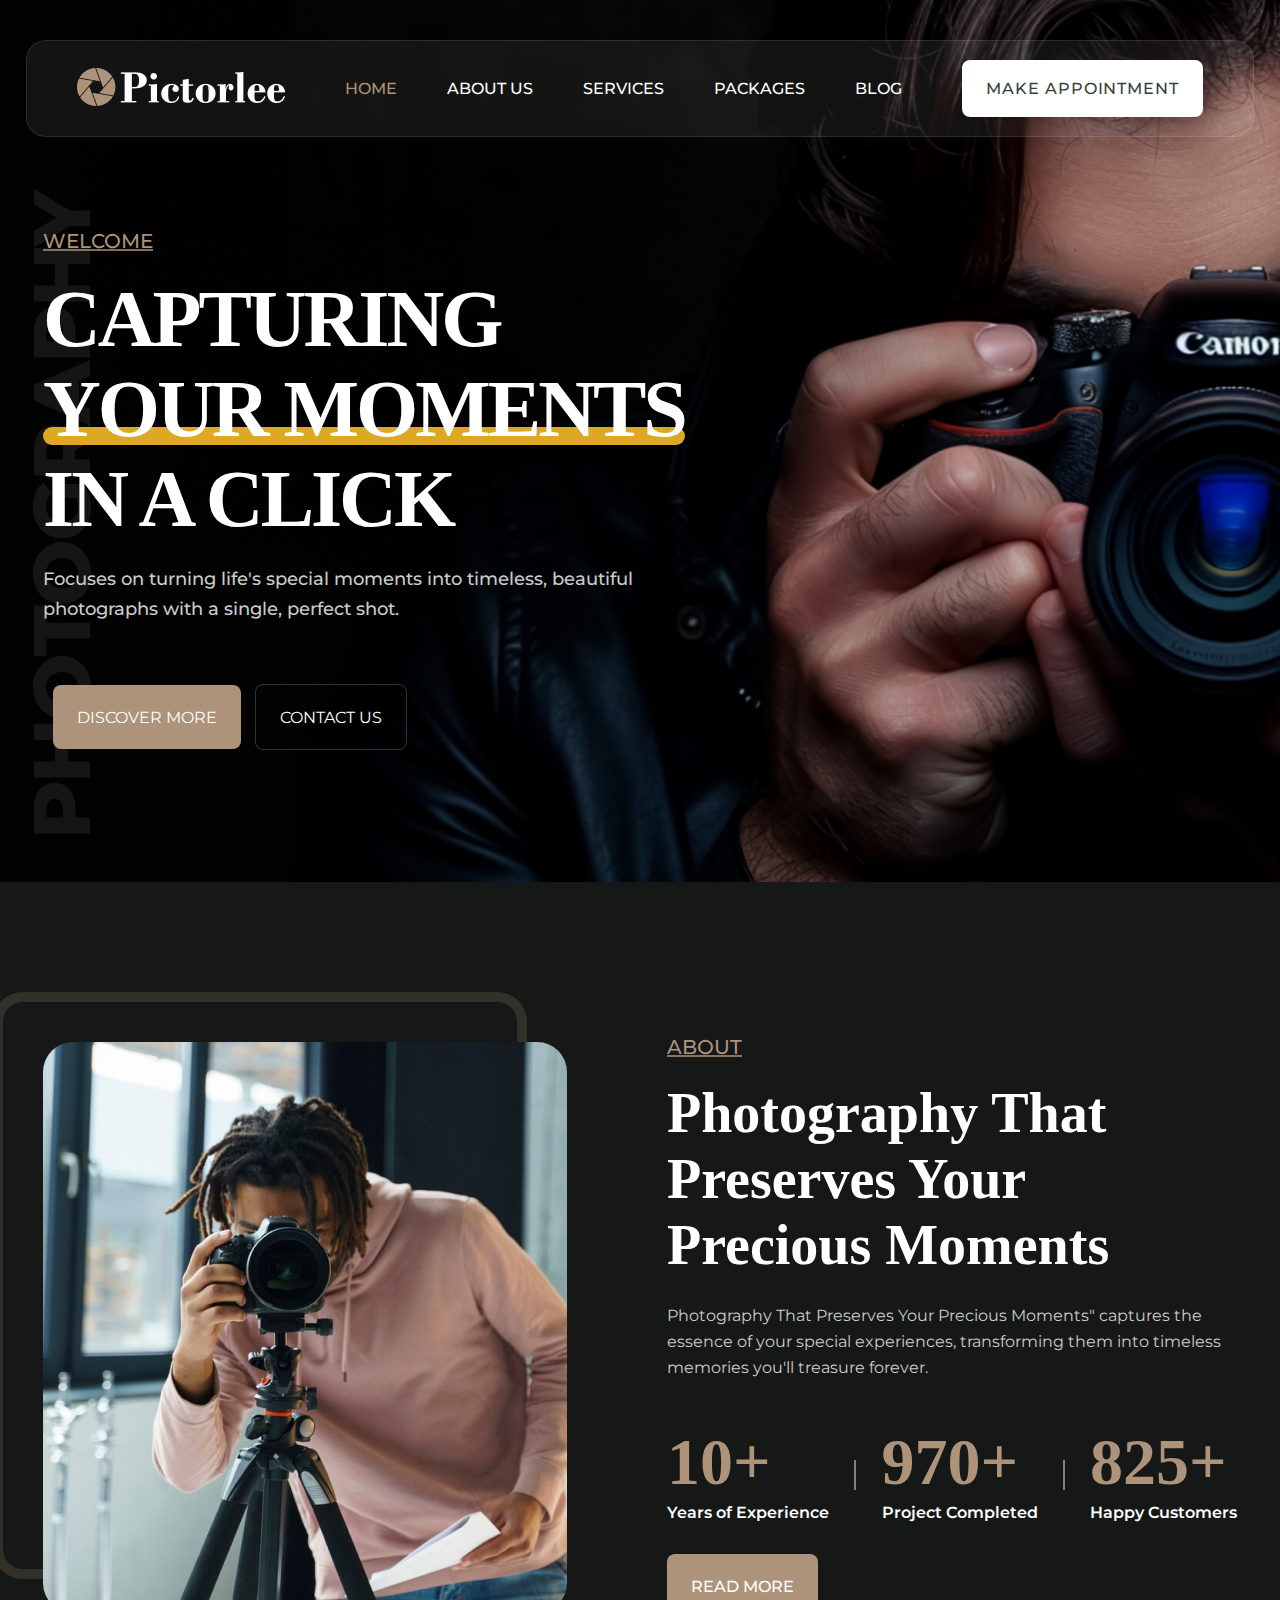
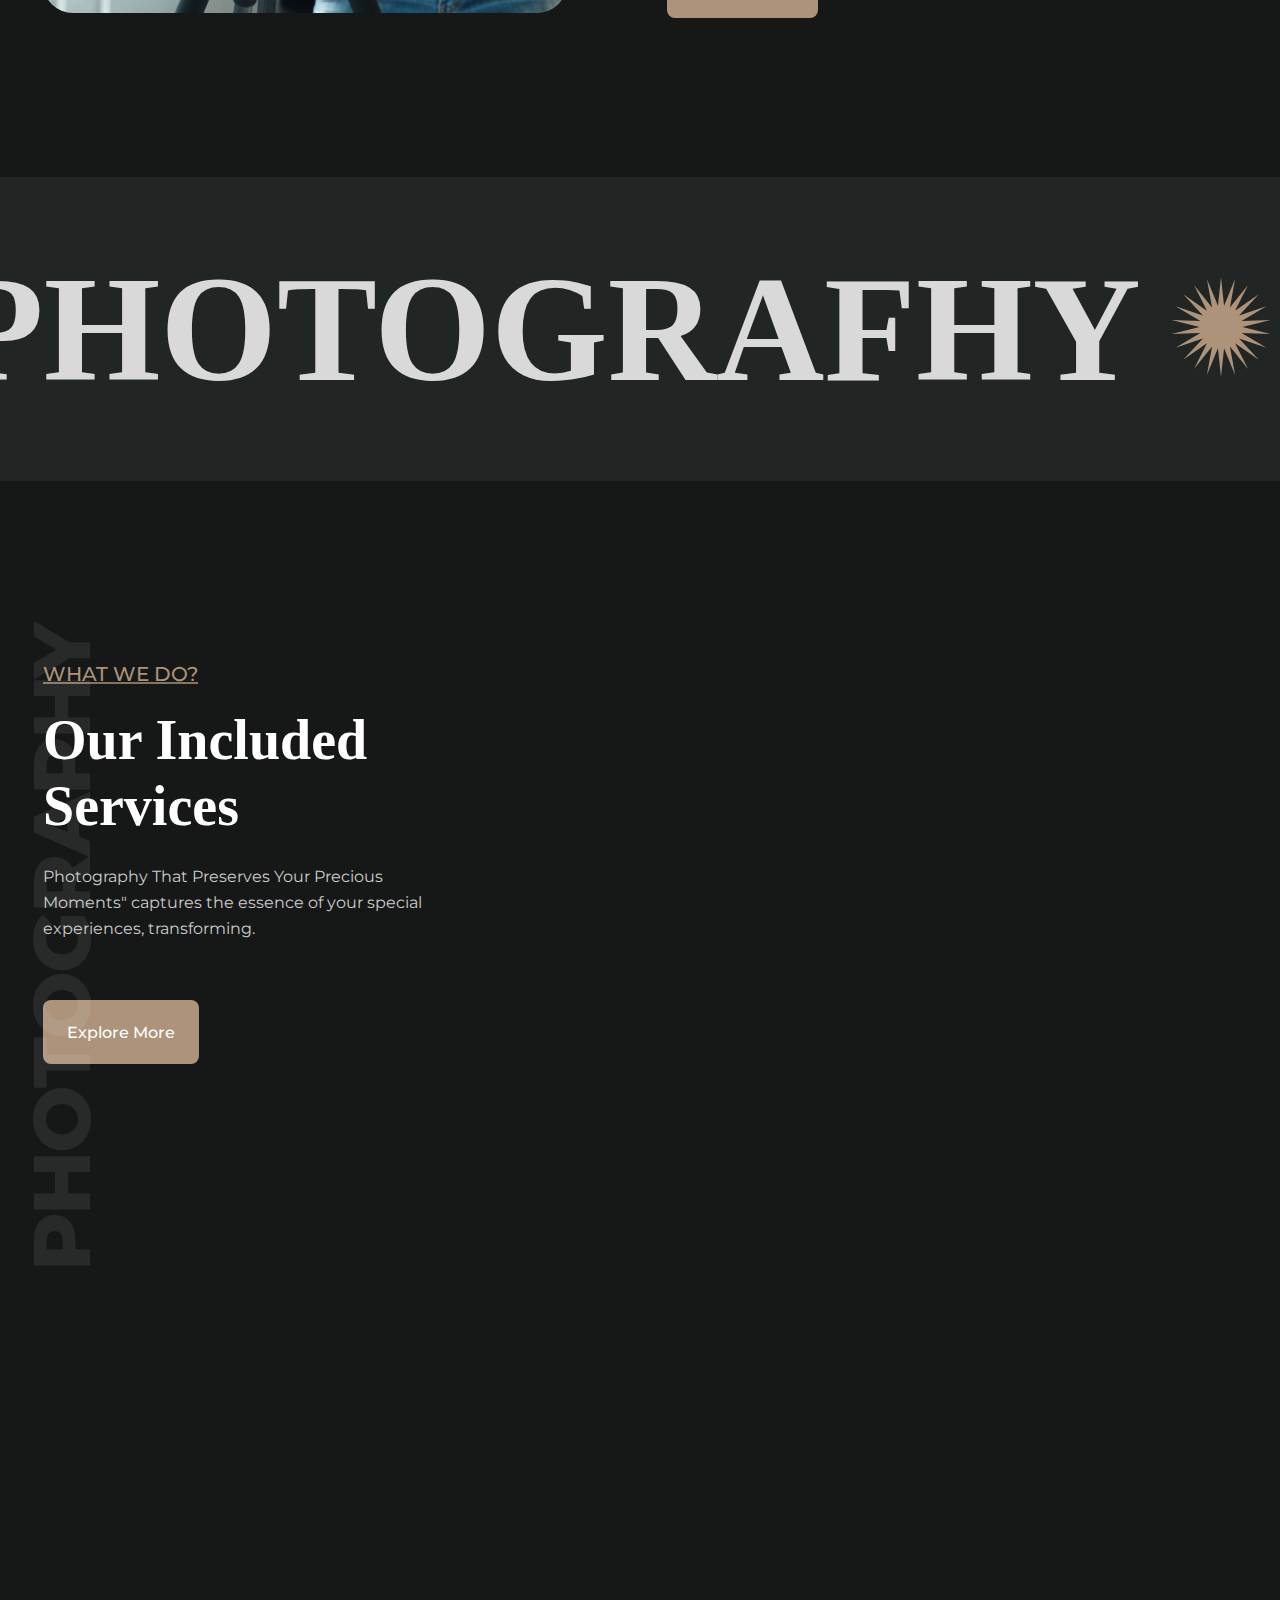
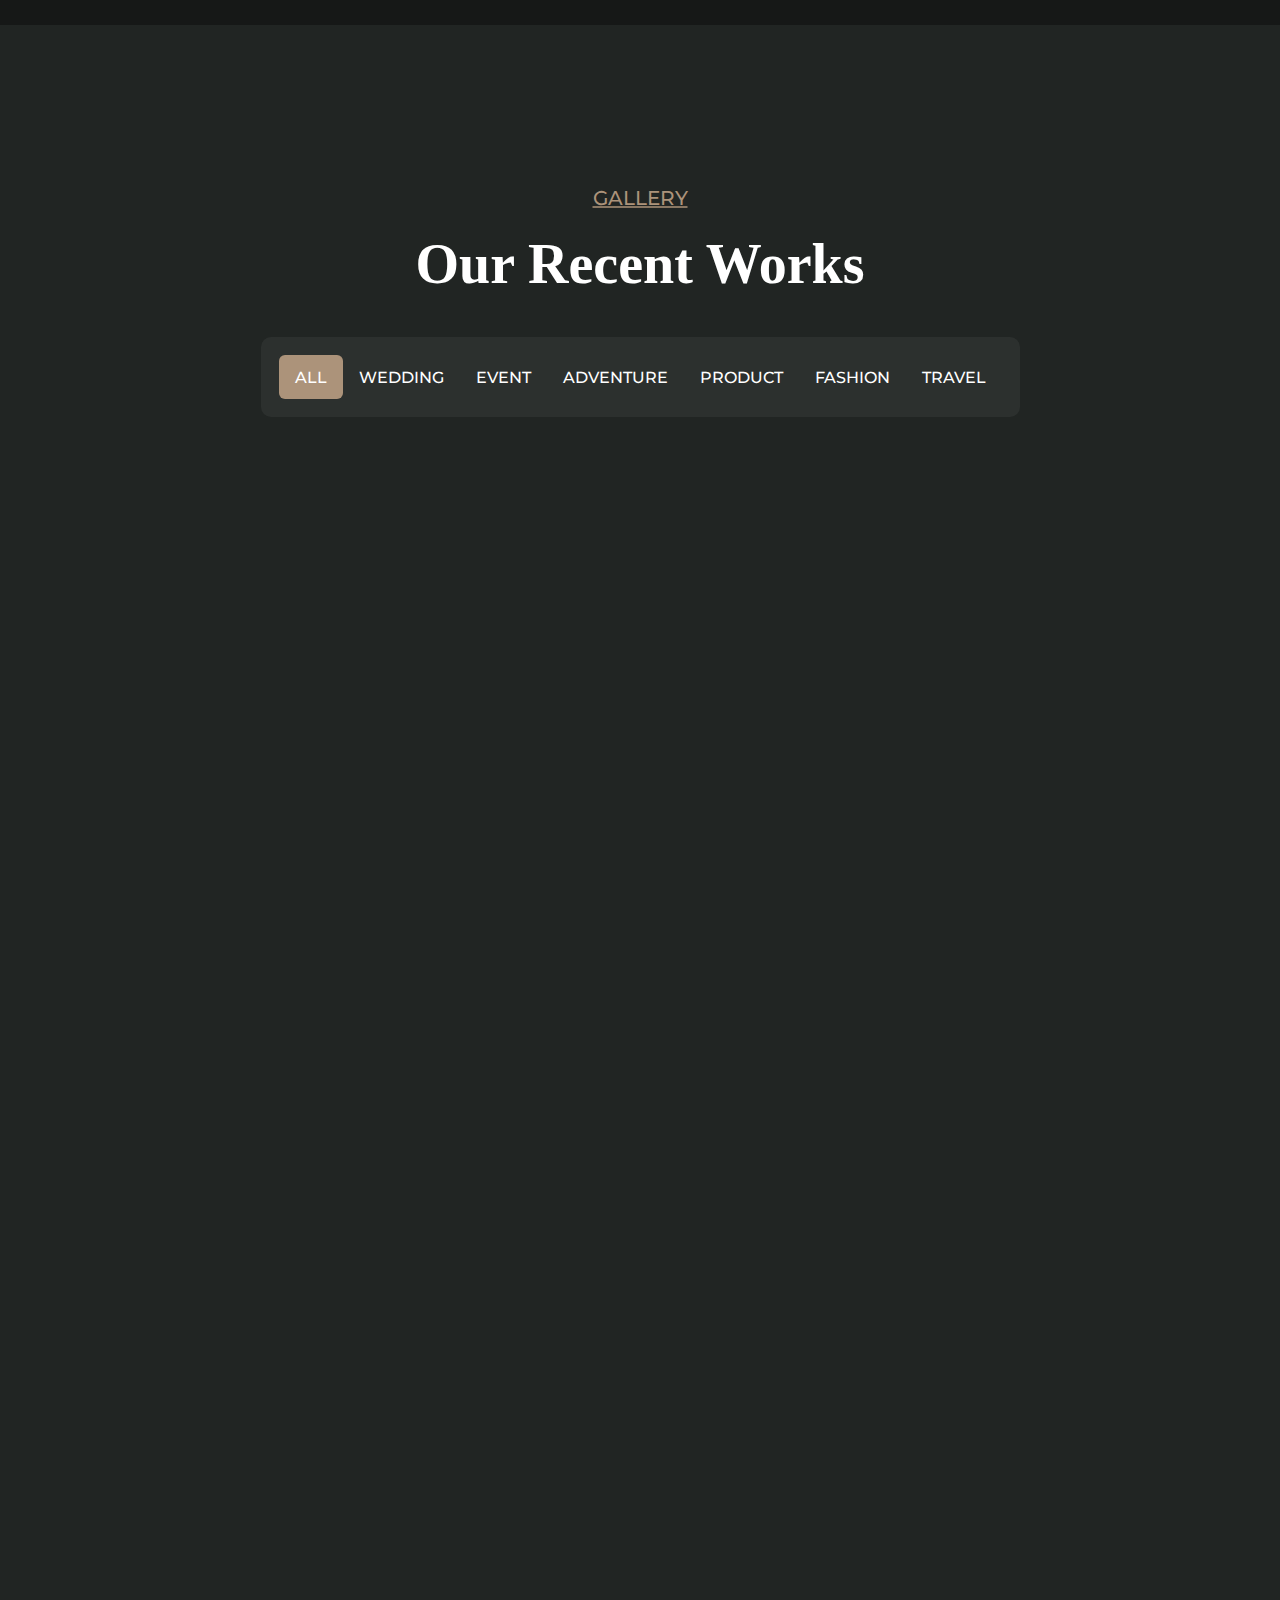
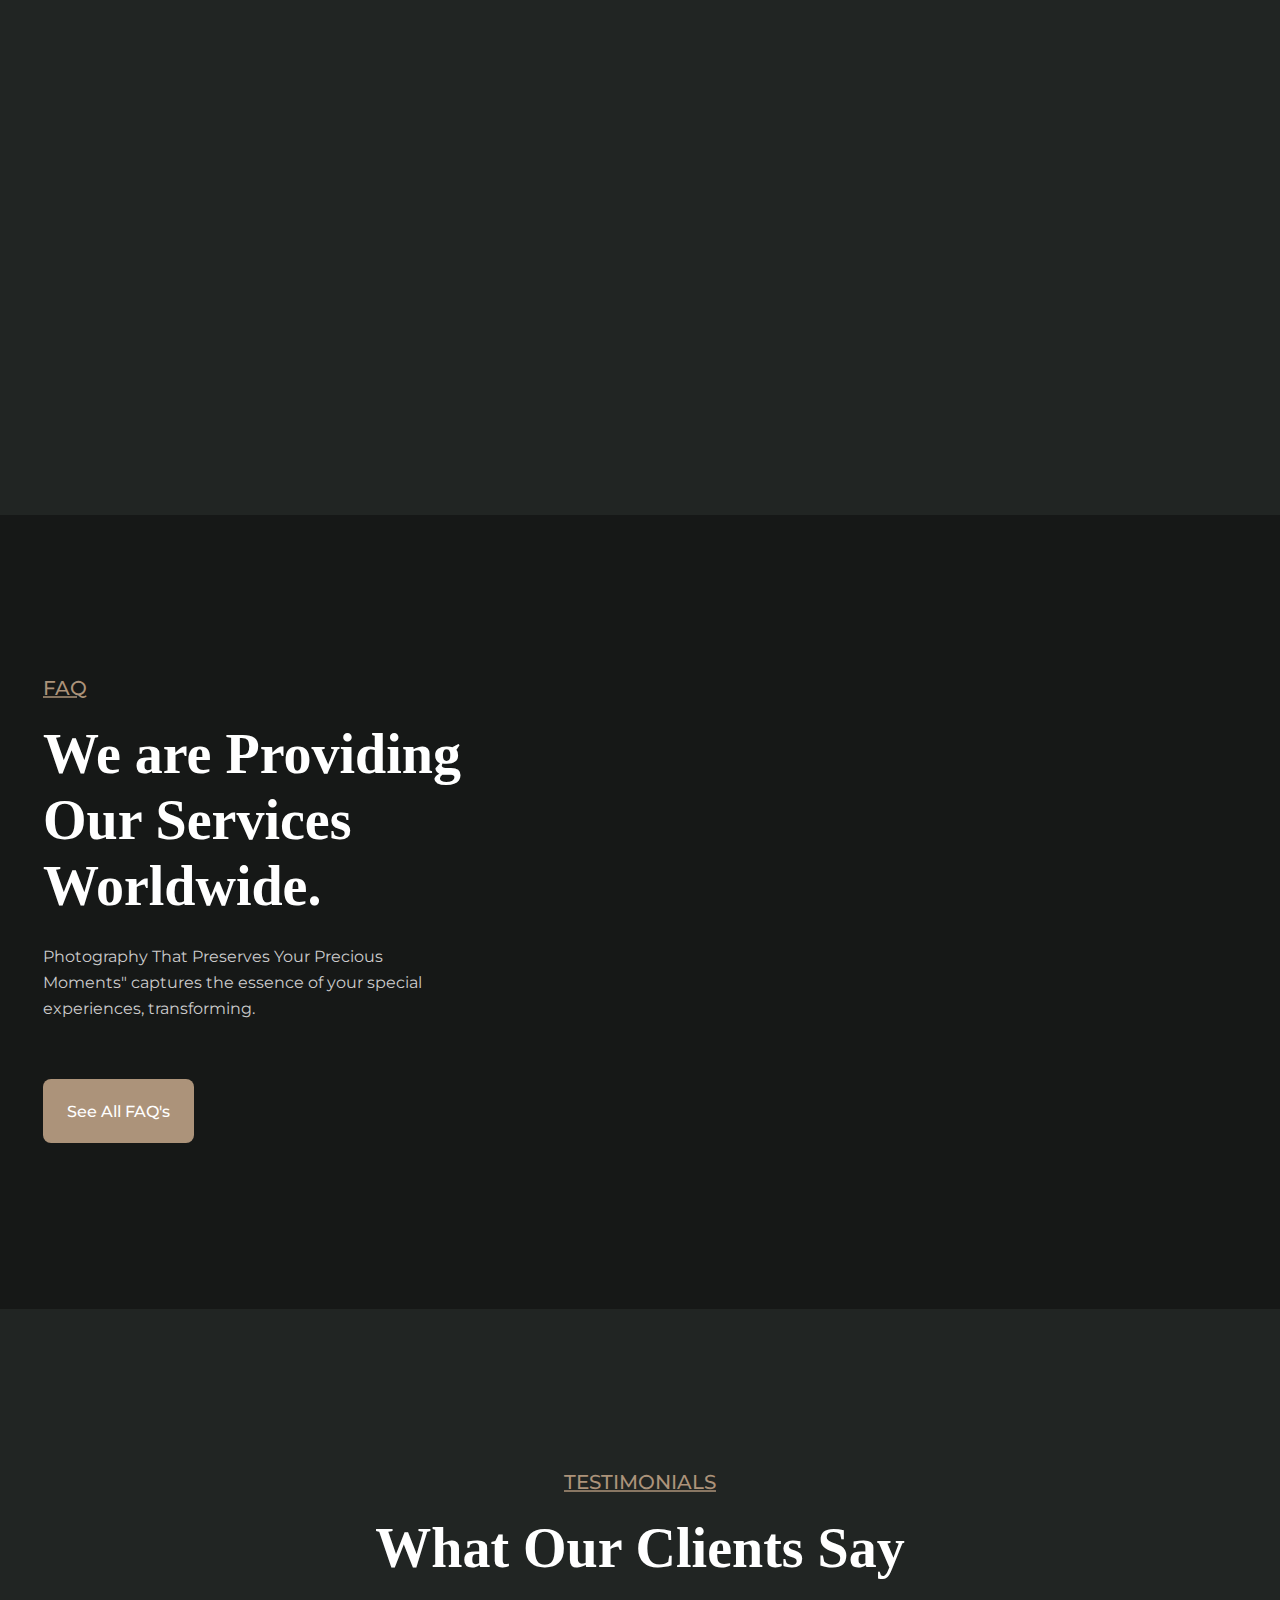
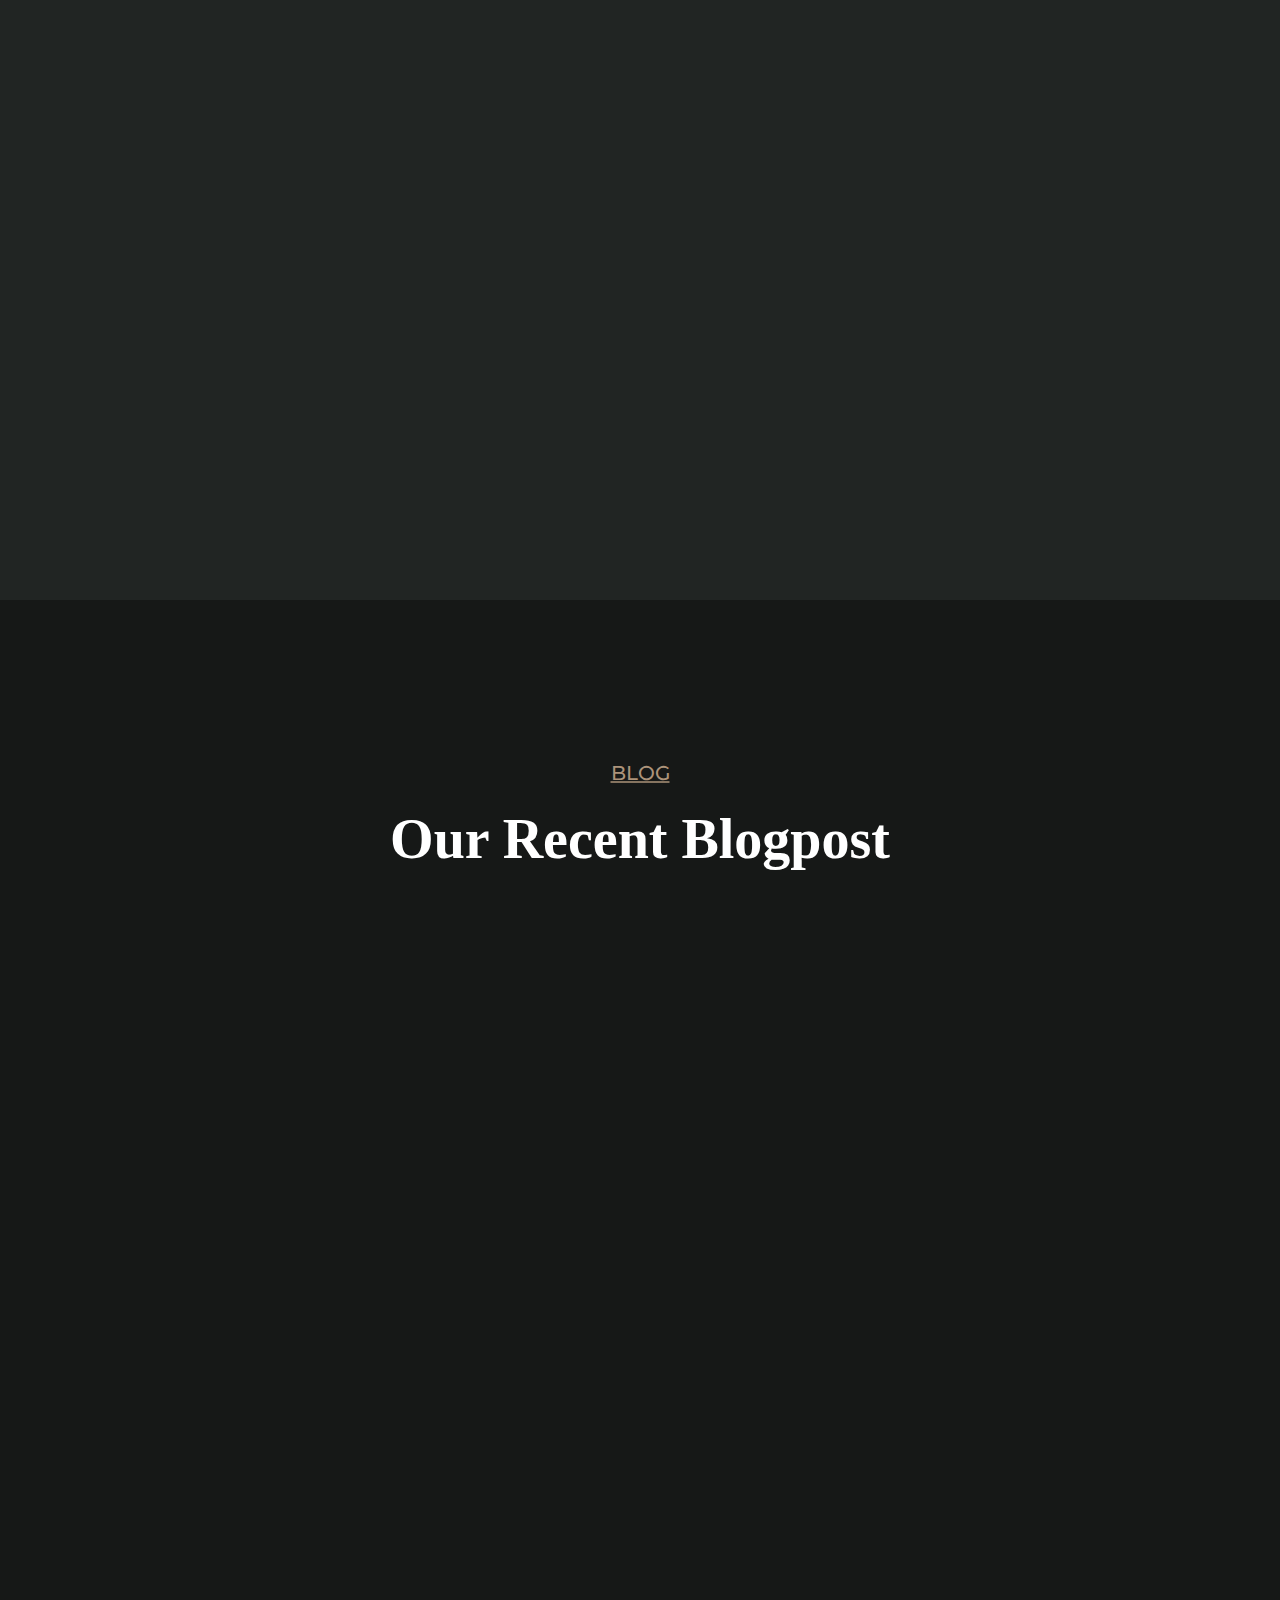
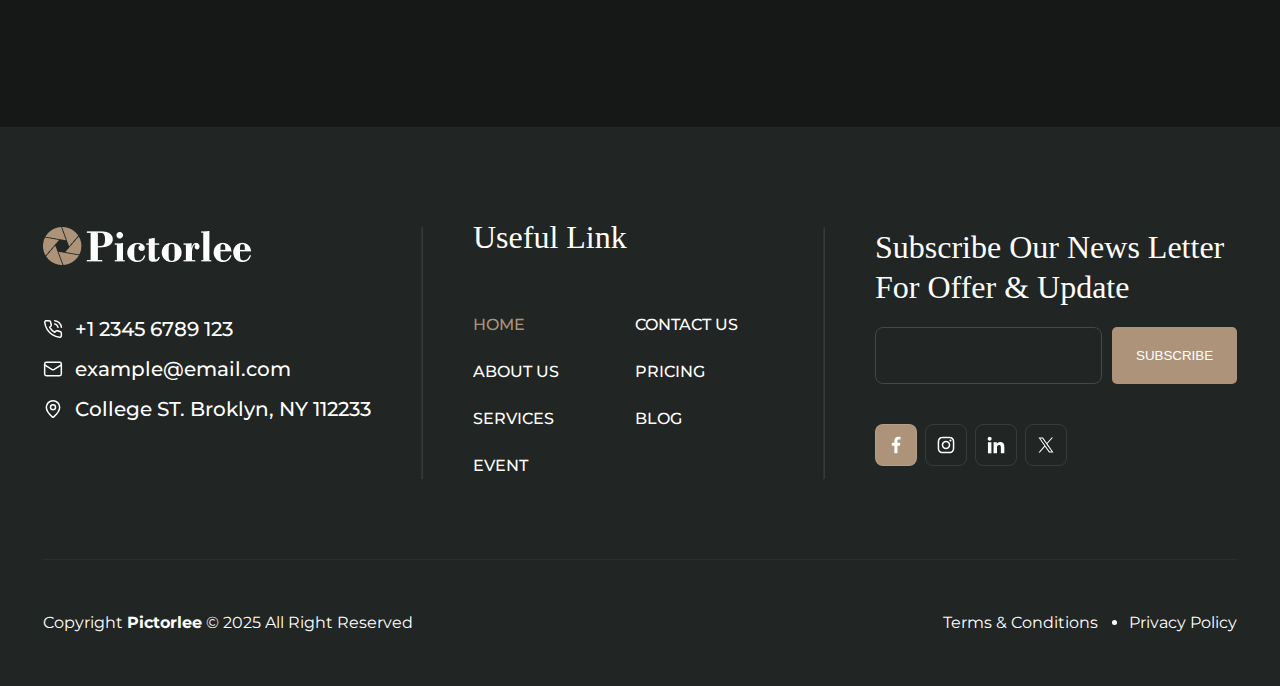
==== commit 1bd50e7b: "add about page" ====
--- a/index.html
+++ b/index.html
@@ -260,7 +260,7 @@
     </div>
 
     <!-- Faq Secction -->
-    <div id="faq">
+    <div class="faq-hm-page faq">
       <div class="faq-container container">
         <div class="faq-content">
           <h4 class="h4">faq</h4>
--- a/style.css
+++ b/style.css
@@ -579,7 +579,7 @@
 /* end */
 
 /* Faq section start */
-#faq {
+.faq-hm-page {
   background-color: var(--bg-1);
   padding: 140px 0 160px 0;
   display: flex;
@@ -1081,6 +1081,13 @@
   .footer-container {
     flex-wrap: wrap;
   }
+  /* about page */
+  .progress-containers {
+    flex-direction: column;
+  }
+  .text-section {
+    width: 75%;
+  }
 }
 /* tablat device */
 @media screen and (max-width: 850px) {
@@ -1146,6 +1153,22 @@
   }
   .footer-bottom-links a {
     margin: 0 10px;
+  }
+  /* about page */
+  .text-section {
+    width: 100%;
+  }
+  .image-section {
+    width: 100%;
+    flex-direction: column;
+  }
+  .image-section :nth-child(2) {
+    width: 100%;
+    margin-left: 0 !important;
+    margin-top: 0 !important;
+  }
+  .about-card-container {
+    flex-wrap: wrap;
   }
 }
 
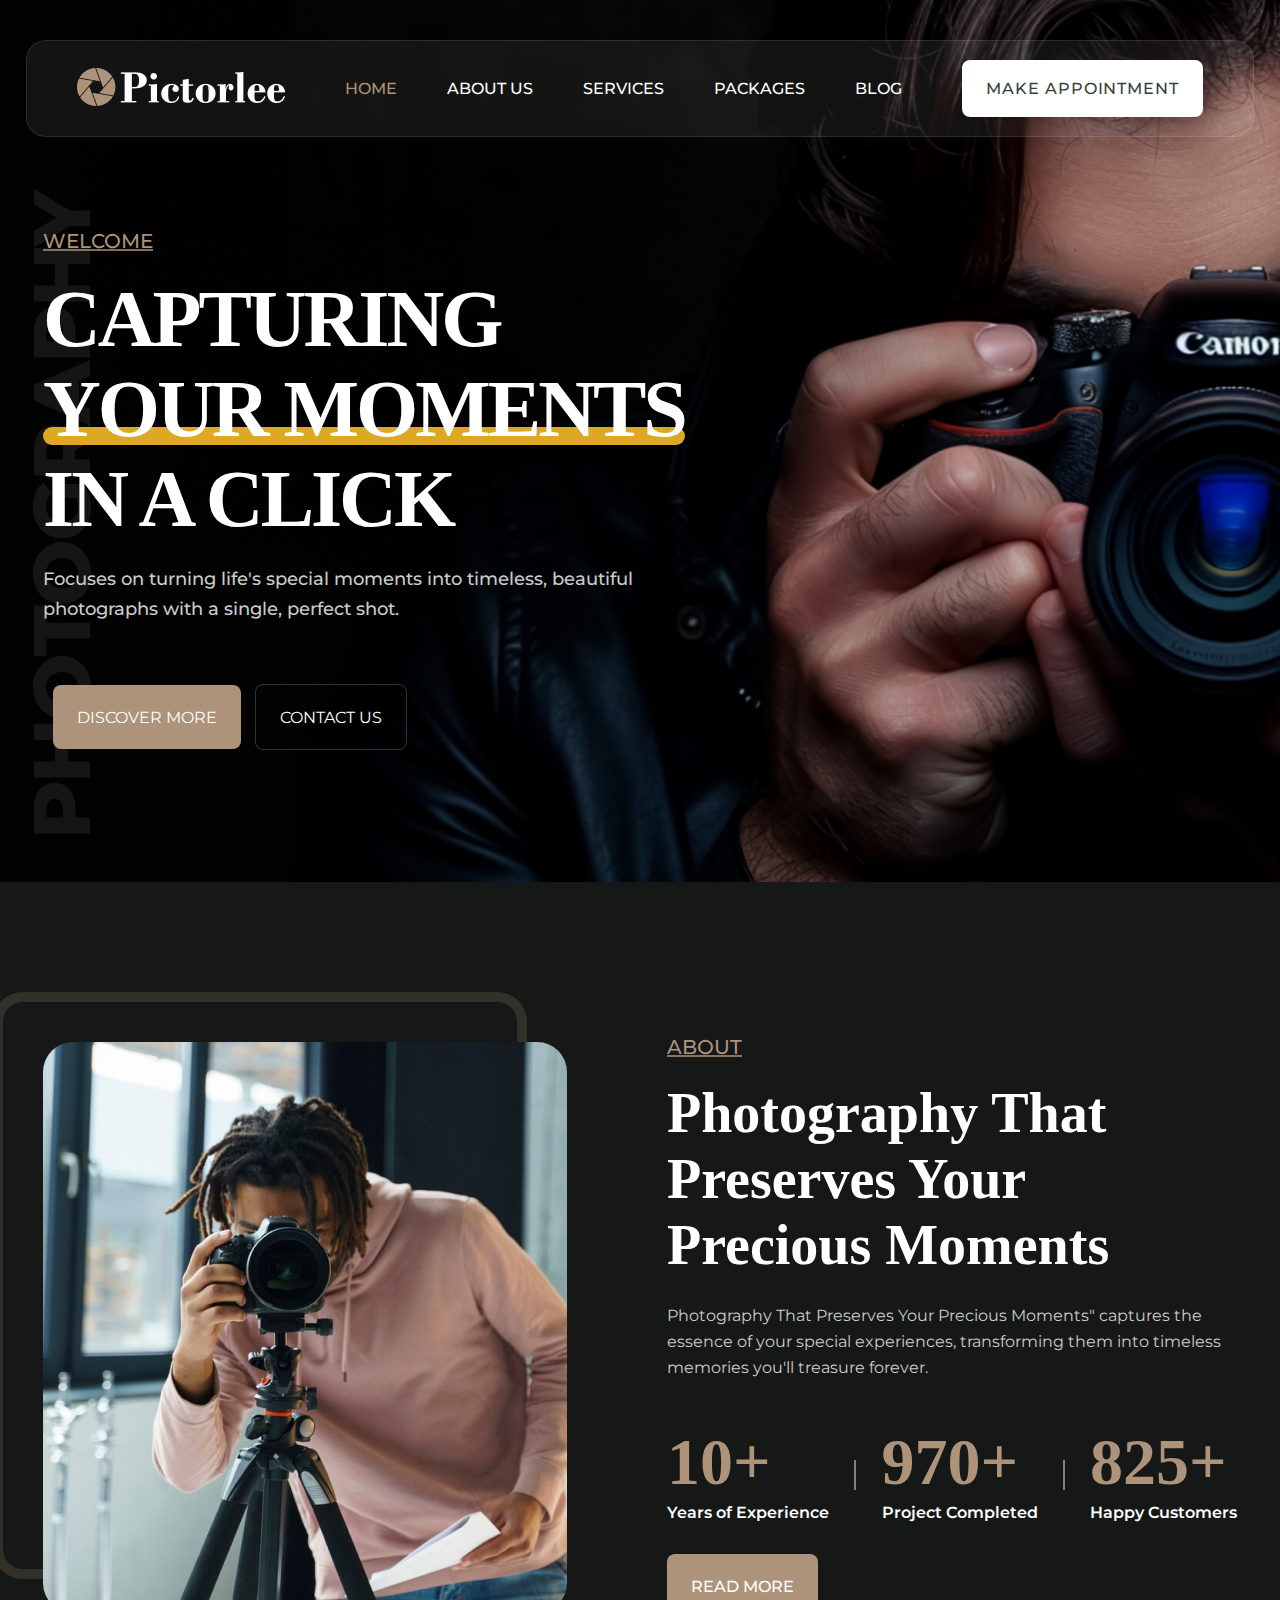
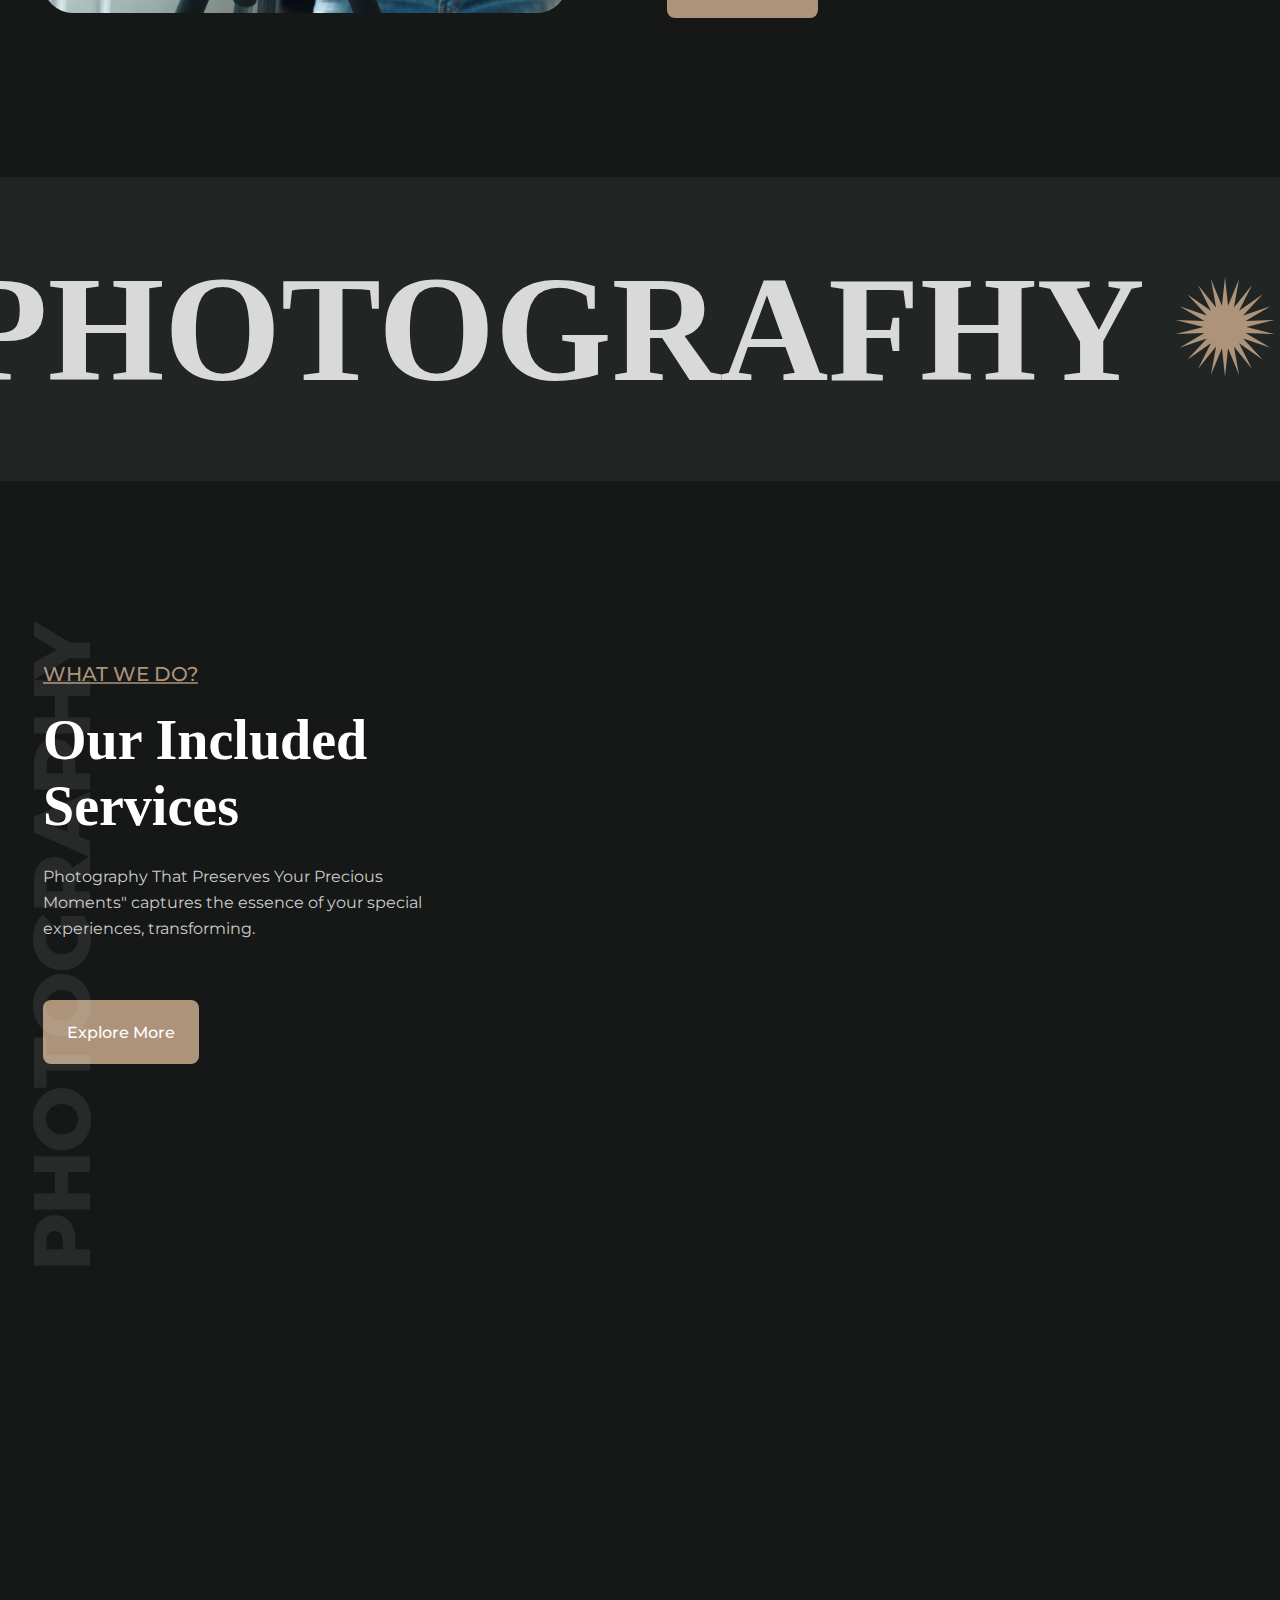
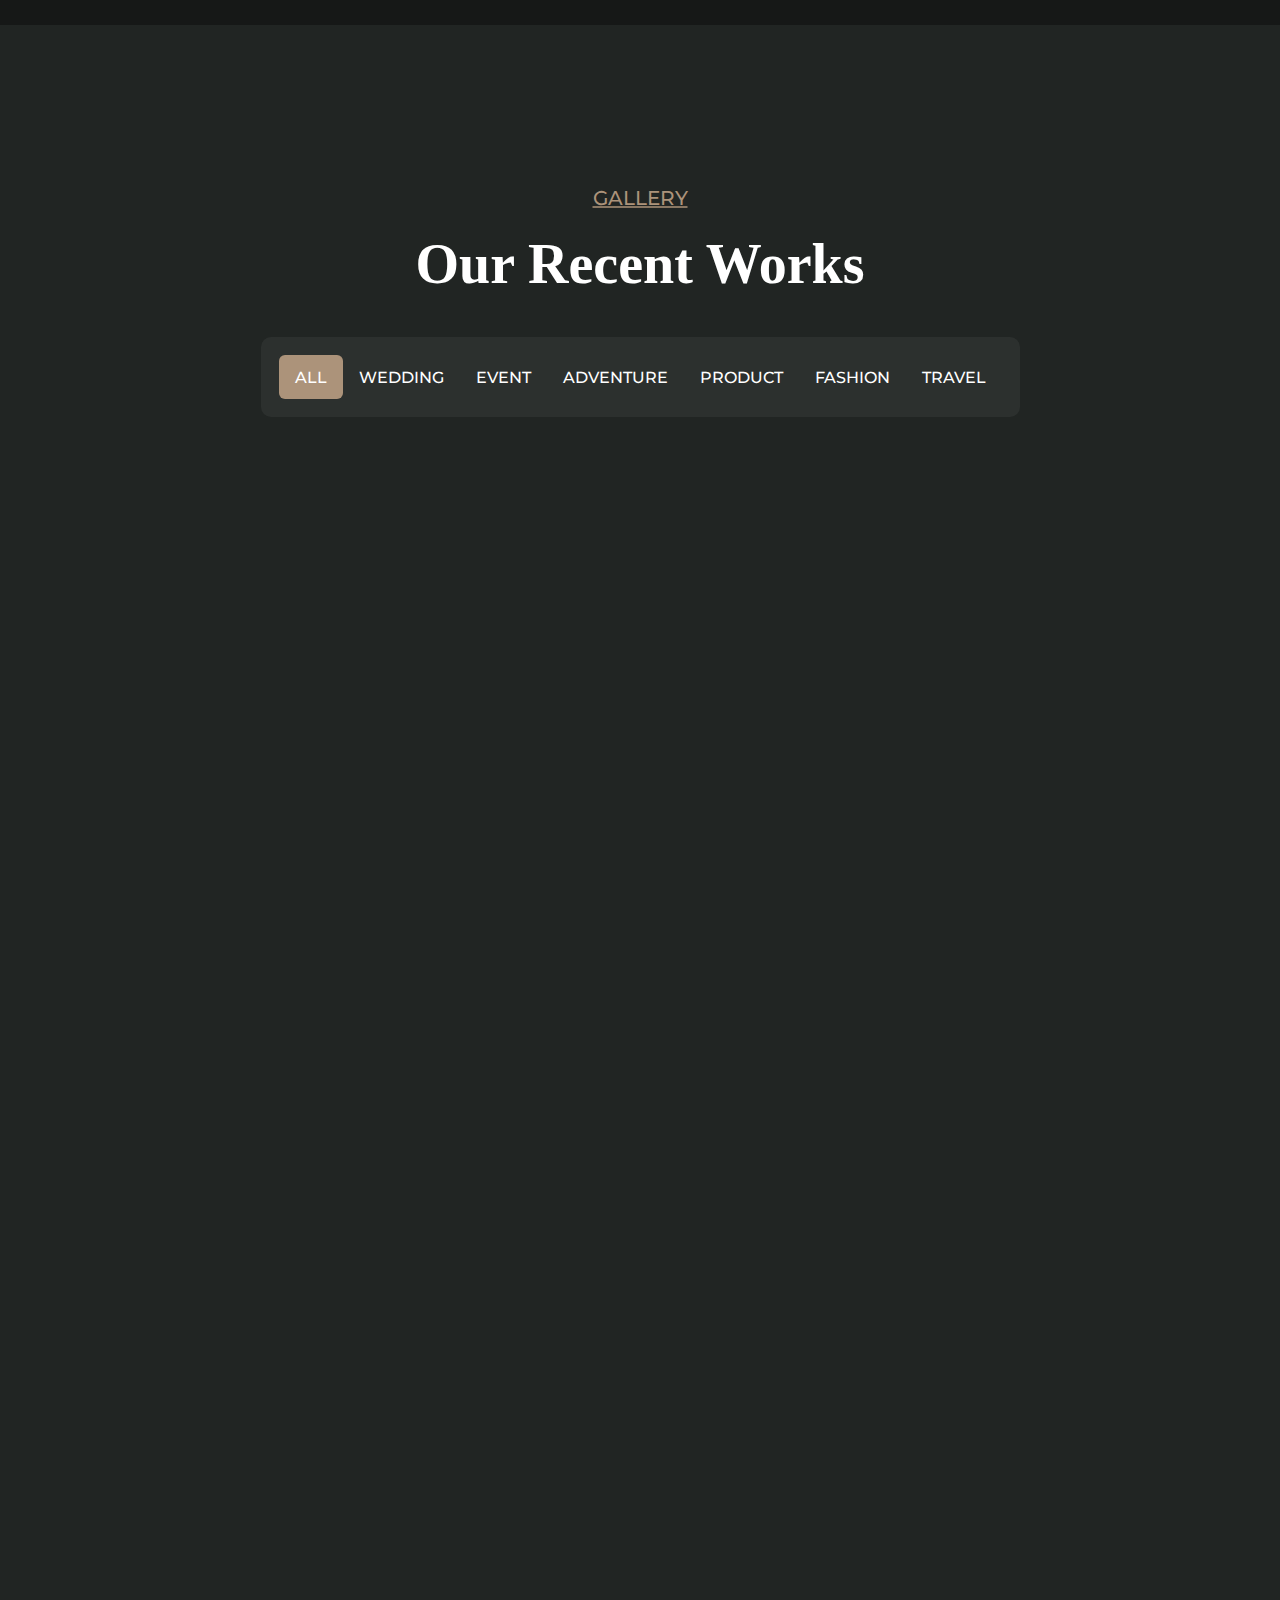
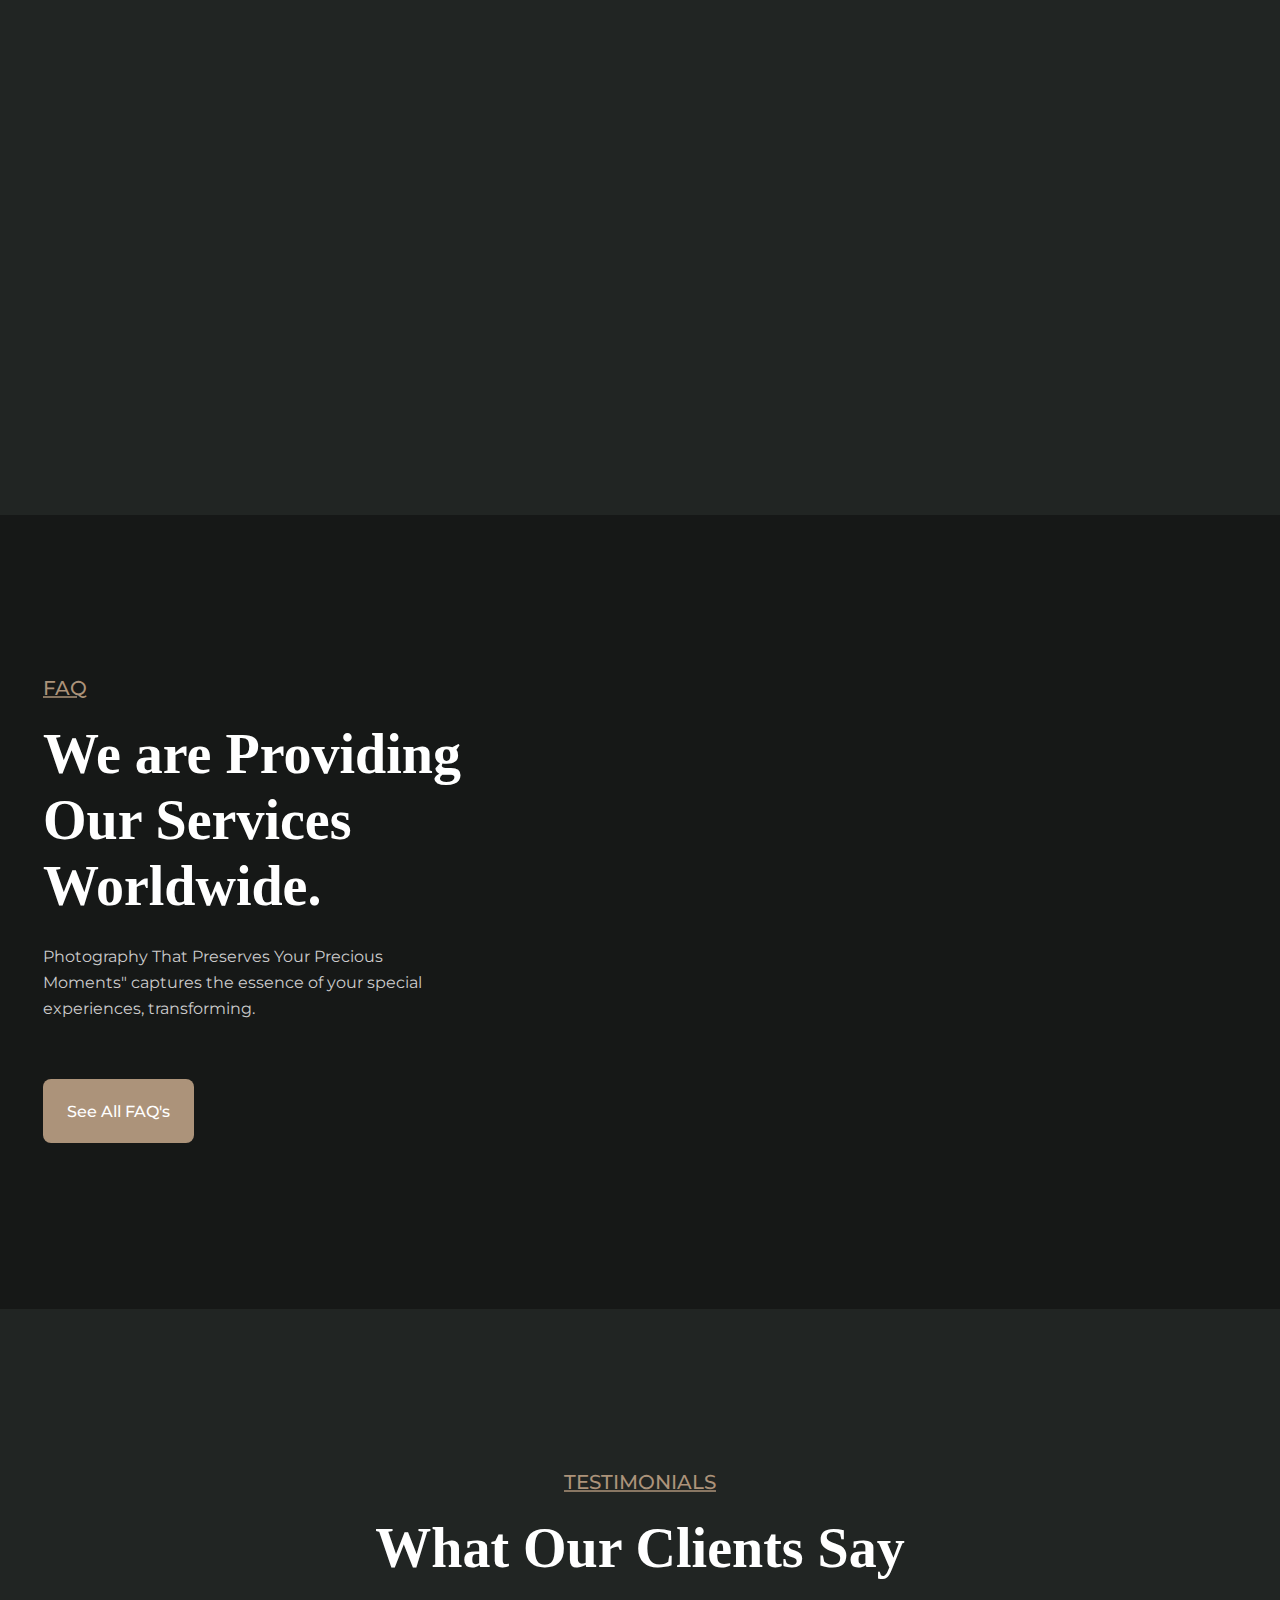
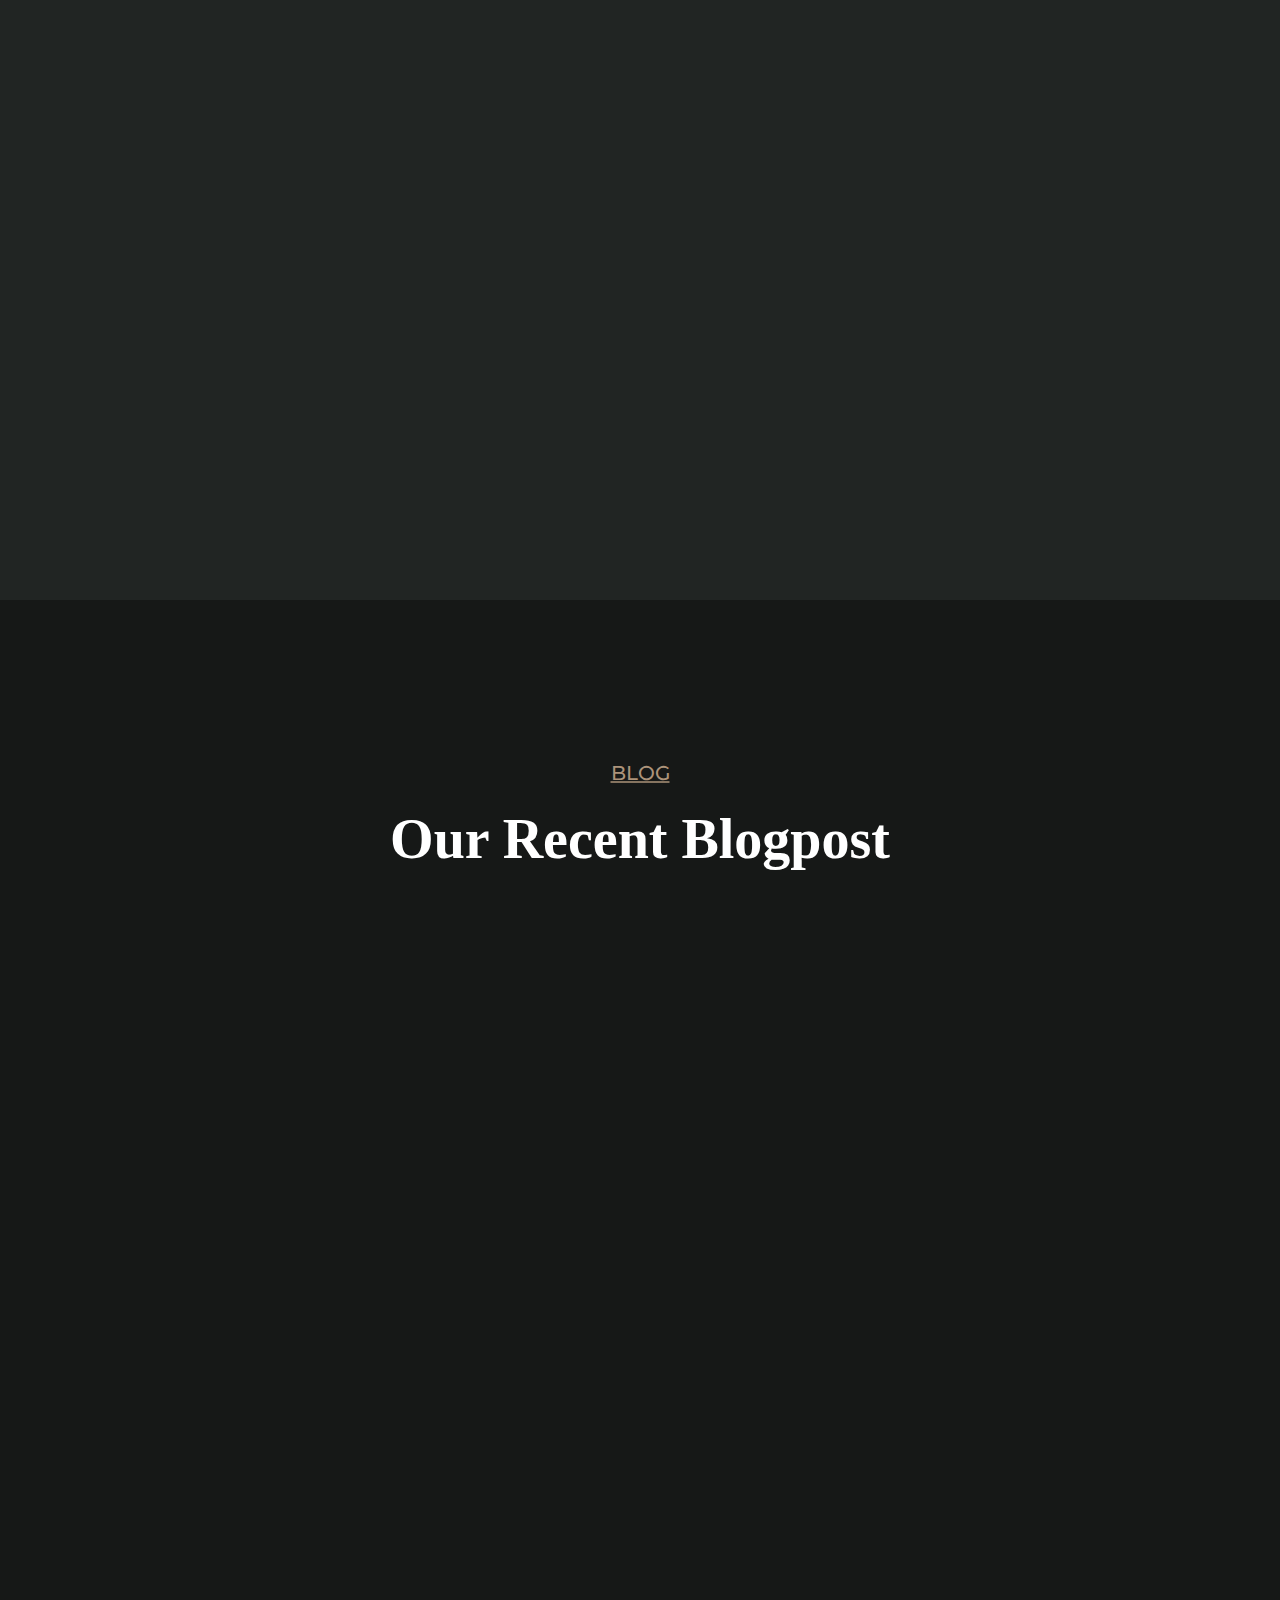
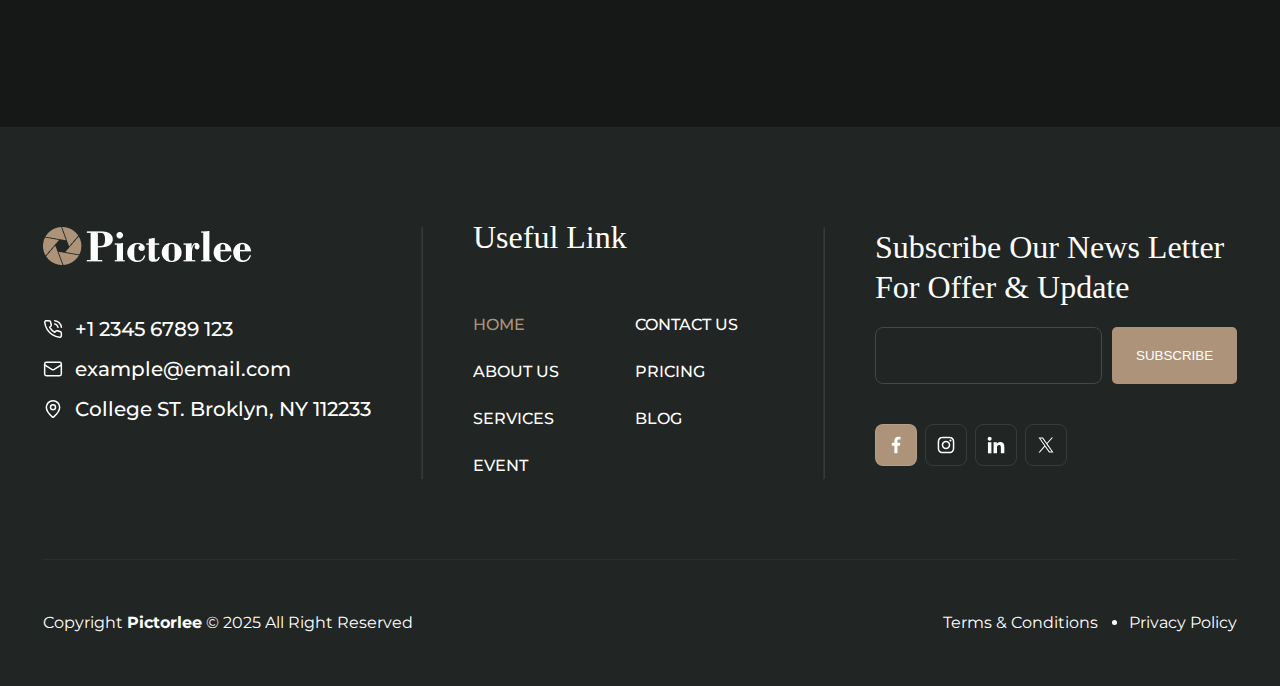
==== commit 3dd5e13c: "bug" ====
--- a/index.html
+++ b/index.html
@@ -157,7 +157,7 @@
               and unforgettable moments of your big day, delivering beautiful,
               timeless images that tell your unique story.
             </p>
-            <a href="#">Hello world</a>
+            <a href="#">VIEW DETAILS</a>
           </div>
 
           <div class="services-card">
@@ -168,7 +168,7 @@
               and unforgettable moments of your big day, delivering beautiful,
               timeless images that tell your unique story.
             </p>
-            <a href="#">Hello world</a>
+            <a href="#">VIEW DETAILS</a>
           </div>
 
           <div class="services-card">
@@ -179,7 +179,7 @@
               and unforgettable moments of your big day, delivering beautiful,
               timeless images that tell your unique story.
             </p>
-            <a href="#">Hello world</a>
+            <a href="#">VIEW DETAILS</a>
           </div>
 
           <div class="services-card">
@@ -190,7 +190,7 @@
               and unforgettable moments of your big day, delivering beautiful,
               timeless images that tell your unique story.
             </p>
-            <a href="#">Hello world</a>
+            <a href="#">VIEW DETAILS</a>
           </div>
         </div>
       </div>
--- a/style.css
+++ b/style.css
@@ -479,6 +479,9 @@
 .imageGallery {
   background-color: var(--bg-2);
   padding: 140px 0 160px 0;
+}
+.gallery-page {
+  background-color: var(--bg-1) !important;
 }
 
 .image-content {
@@ -1320,3 +1323,289 @@
 .delay-5 {
   transition-delay: 0.5s;
 }
+
+/* 
+  * about page banner start
+ */
+.banner {
+  position: relative;
+  width: 100%;
+
+  display: flex;
+  justify-content: center;
+  align-items: center;
+}
+.banner-img {
+  width: 100vw;
+  height: 400px;
+}
+
+.banner-overlay {
+  position: absolute;
+  top: 0;
+  left: 0;
+  width: 100%;
+  height: 100%;
+  background-color: #040f15;
+  opacity: 0.8;
+}
+
+.banner-content {
+  position: absolute;
+  bottom: 80px;
+  flex-direction: column;
+  display: flex;
+  align-items: center;
+  justify-content: center;
+  width: 100%;
+}
+.path {
+  display: flex;
+  align-items: center;
+  justify-content: center;
+  gap: 10px;
+}
+.path a {
+  padding: 10px;
+  background-color: transparent;
+  color: var(--pure-white);
+  font-family: Montserrat;
+  font-size: 16px;
+  font-weight: 500;
+}
+.ab-header {
+  position: absolute;
+  width: 100%;
+  top: 40px;
+}
+.about-page {
+  background-color: var(--bg-1);
+  padding: 160px 0;
+  overflow-x: hidden;
+  padding: 160px 0 95px 0;
+}
+.hr-main {
+  background-color: var(--bg-1);
+}
+.hr {
+  background-color: #3d423f;
+  height: 1px;
+  width: 100%;
+}
+/* end */
+.progress {
+  background-color: var(--bg-1);
+  padding: 100px 0;
+}
+.progress-containers {
+  display: flex;
+  align-items: center;
+  justify-content: center;
+  gap: 55px;
+}
+.text-section {
+  flex: 1;
+  min-width: 300px;
+}
+.text-section h2 {
+  color: var(--primary-color);
+}
+.text-section h2::after {
+  content: "";
+  display: block;
+  width: 15%;
+  height: 2px;
+  background-color: var(--primary-color);
+  margin-top: 10px;
+}
+.text-section p {
+  font-size: var(--font-size-1);
+  font-weight: 400;
+  margin-top: 24px;
+  color: var(--pure-white);
+  font-weight: 400;
+  line-height: 26px; /* 162.5% */
+}
+.progress-bar {
+  margin: 50px 0;
+  opacity: 0;
+  transform: translateY(30px);
+  transition: opacity 1s ease-in-out, transform 1s ease-in-out;
+}
+.progress-bar.visible {
+  opacity: 1;
+  transform: translateY(0);
+}
+.progress-bar span {
+  display: flex;
+  justify-content: space-between;
+  color: var(--pure-white);
+  font-family: "Bodoni MT";
+  font-size: 20px;
+  font-weight: 400;
+  line-height: 26px; /* 130% */
+}
+.bar {
+  height: 8px;
+  width: 100%;
+  background: #333;
+  position: relative;
+  overflow: hidden;
+  border-radius: 5px;
+}
+.bar-1 {
+  background-color: #ffc1d8;
+}
+.bar-2 {
+  background-color: #cde2ff;
+}
+.bar-3 {
+  background-color: #f3d0ff;
+}
+.fill {
+  height: 100%;
+  width: 0;
+  border-radius: 5px;
+  transition: width 1.5s ease-in-out;
+}
+.fill.photography {
+  background: linear-gradient(90deg, #ff007f, #ff4da6);
+}
+.fill.videography {
+  background: linear-gradient(90deg, #007bff, #66b3ff);
+}
+.fill.event {
+  background: linear-gradient(90deg, #9900ff, #cc66ff);
+}
+.progress-text {
+  opacity: 0;
+  color: #fff;
+  font-family: "Bodoni MT";
+  font-size: 20px;
+  font-weight: 400;
+  line-height: 26px; /* 130% */
+  transition: opacity 1.5s ease-in-out;
+}
+.image-section {
+  flex: 1;
+  display: flex;
+  align-items: center;
+  min-width: 300px;
+}
+.image-section :nth-child(2) {
+  margin-left: -21%;
+  margin-top: 57%;
+  border: 20px solid var(--bg-1);
+  border-radius: 30px;
+}
+.image-section img {
+  width: 100%;
+  max-width: 400px;
+  border-radius: 10px;
+  transition: transform 0.3s ease-in-out;
+  border-radius: 10px;
+}
+/* end */
+/* about card section start */
+.ab-card-content-container {
+  display: flex;
+  align-items: center;
+  justify-content: center;
+  flex-direction: column;
+}
+.ab-card-sec {
+  background-color: var(--bg-1);
+  padding: 140px 0 65px 0;
+}
+.team-card-sec {
+  background-color: var(--bg-1);
+  padding: 103px 0 160px 0;
+}
+.about-card-container {
+  display: flex;
+  align-items: center;
+  justify-content: center;
+  gap: 24px;
+  flex-wrap: wrap;
+  margin-top: 60px;
+}
+.about-card {
+  position: relative;
+  width: 100%;
+  max-width: 280px;
+  height: auto;
+  overflow: hidden;
+}
+.about-card-img-container {
+  position: relative;
+  overflow: hidden;
+}
+.about-card .about-card-img {
+  width: 100%;
+  height: 100%;
+  object-fit: cover;
+  border-radius: 20px;
+  z-index: -2;
+}
+
+.about-card:hover .about-card-hover {
+  bottom: 0;
+}
+.about-card-hover {
+  position: absolute;
+  border-radius: 20px;
+  left: 0;
+  width: 100%;
+  height: 100%;
+  display: flex;
+  align-items: flex-end;
+  justify-content: center;
+  gap: 8px;
+  background-color: rgba(0, 0, 0, 0.5);
+  padding-bottom: 20px;
+  bottom: -100%;
+  transition: bottom 0.3s ease-in-out;
+}
+.about-card-hover div {
+  display: flex;
+  align-items: center;
+  justify-content: center;
+  background-color: var(--pure-white);
+  padding: 10px;
+  border-radius: 10px;
+  transition: background-color 0.2s ease-in-out;
+}
+.about-card-hover div:hover {
+  background-color: var(--primary-color);
+  z-index: 2 !important;
+}
+.about-card-hover div:hover svg path {
+  fill: #fff !important;
+}
+.about-card-content {
+  margin-top: 20px;
+}
+.about-card-content h3 {
+  color: var(--primary-color);
+  text-align: center;
+  font-family: "Bodoni MT";
+  font-size: 24px;
+  font-weight: 700;
+}
+.about-card-content p {
+  text-align: center;
+  font-size: var(--font-size-1);
+  font-weight: 400;
+  margin-top: 5px;
+}
+.mg-top-60 {
+  margin-top: 60px;
+}
+/* end */
+.about-page-faq {
+  padding: 80px 0 160px 0 !important;
+  background-color: var(--bg-1);
+  display: flex;
+  align-items: center;
+  justify-content: center;
+}
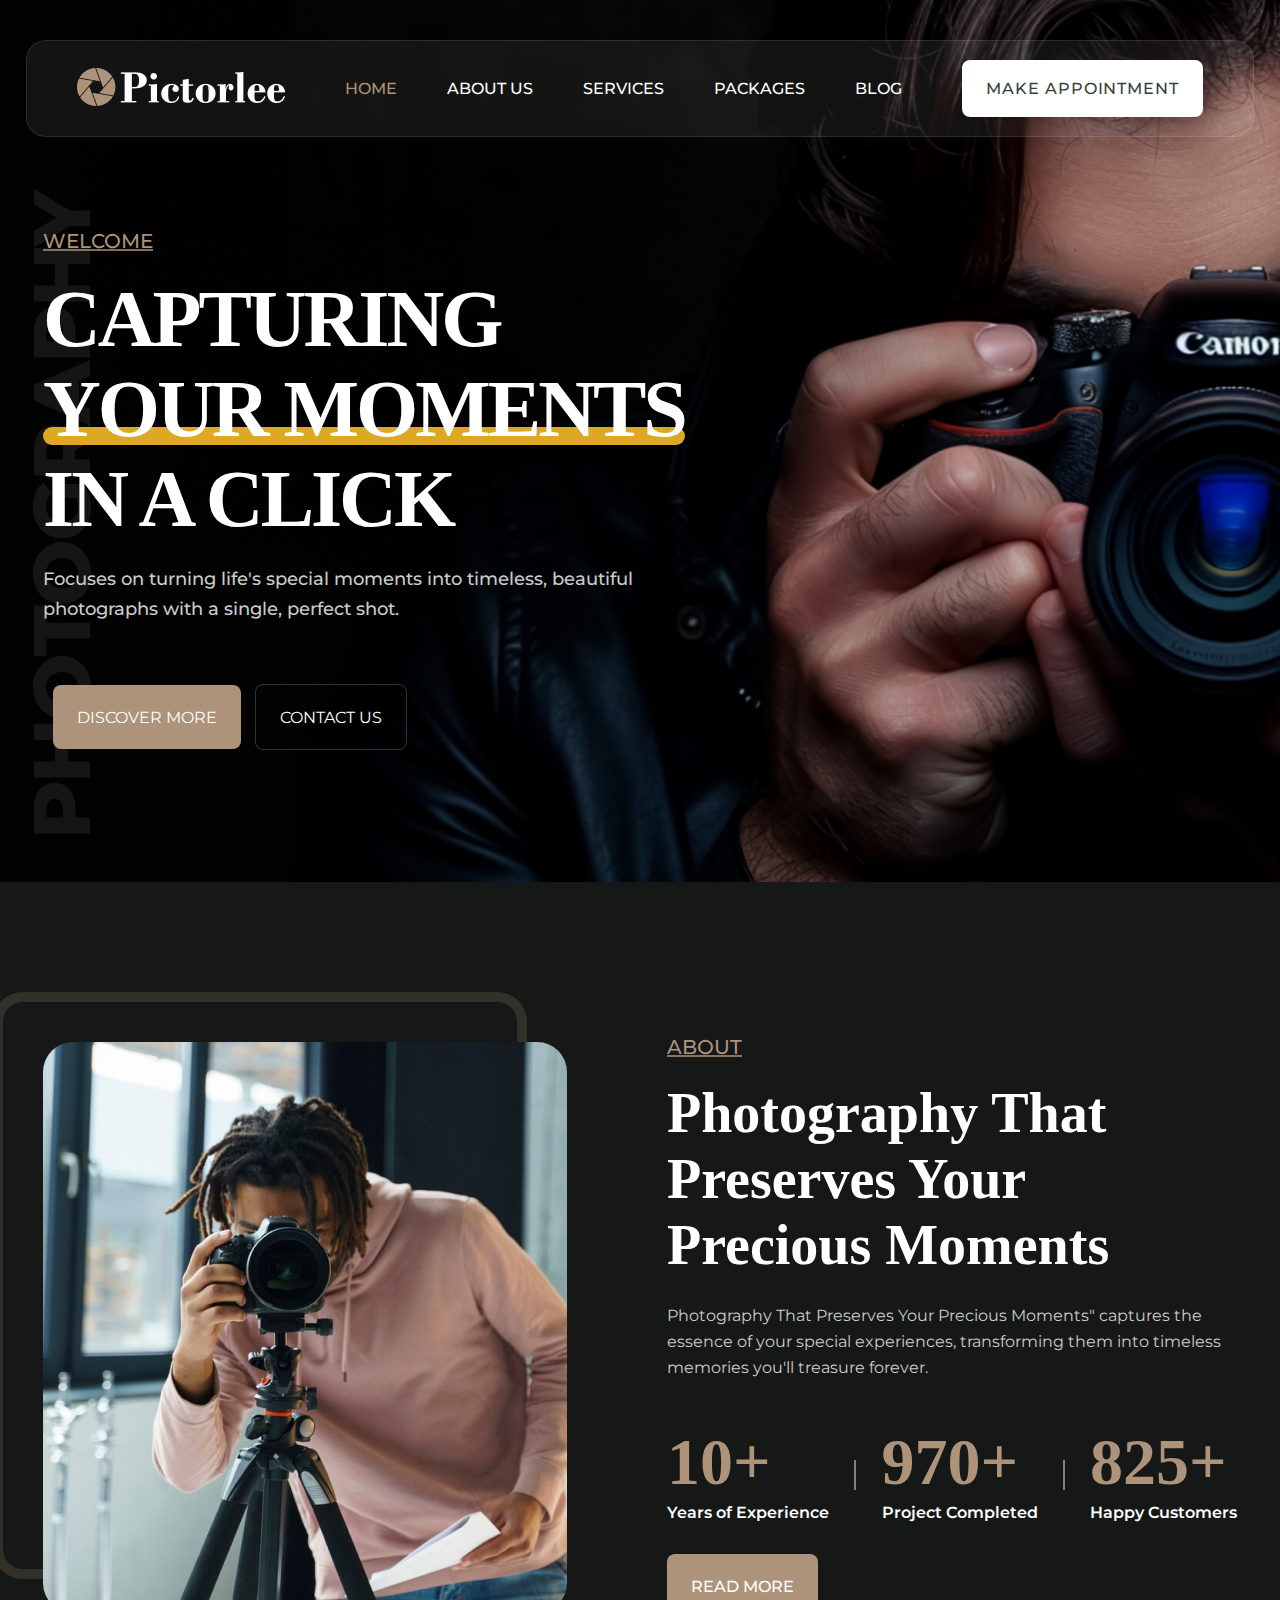
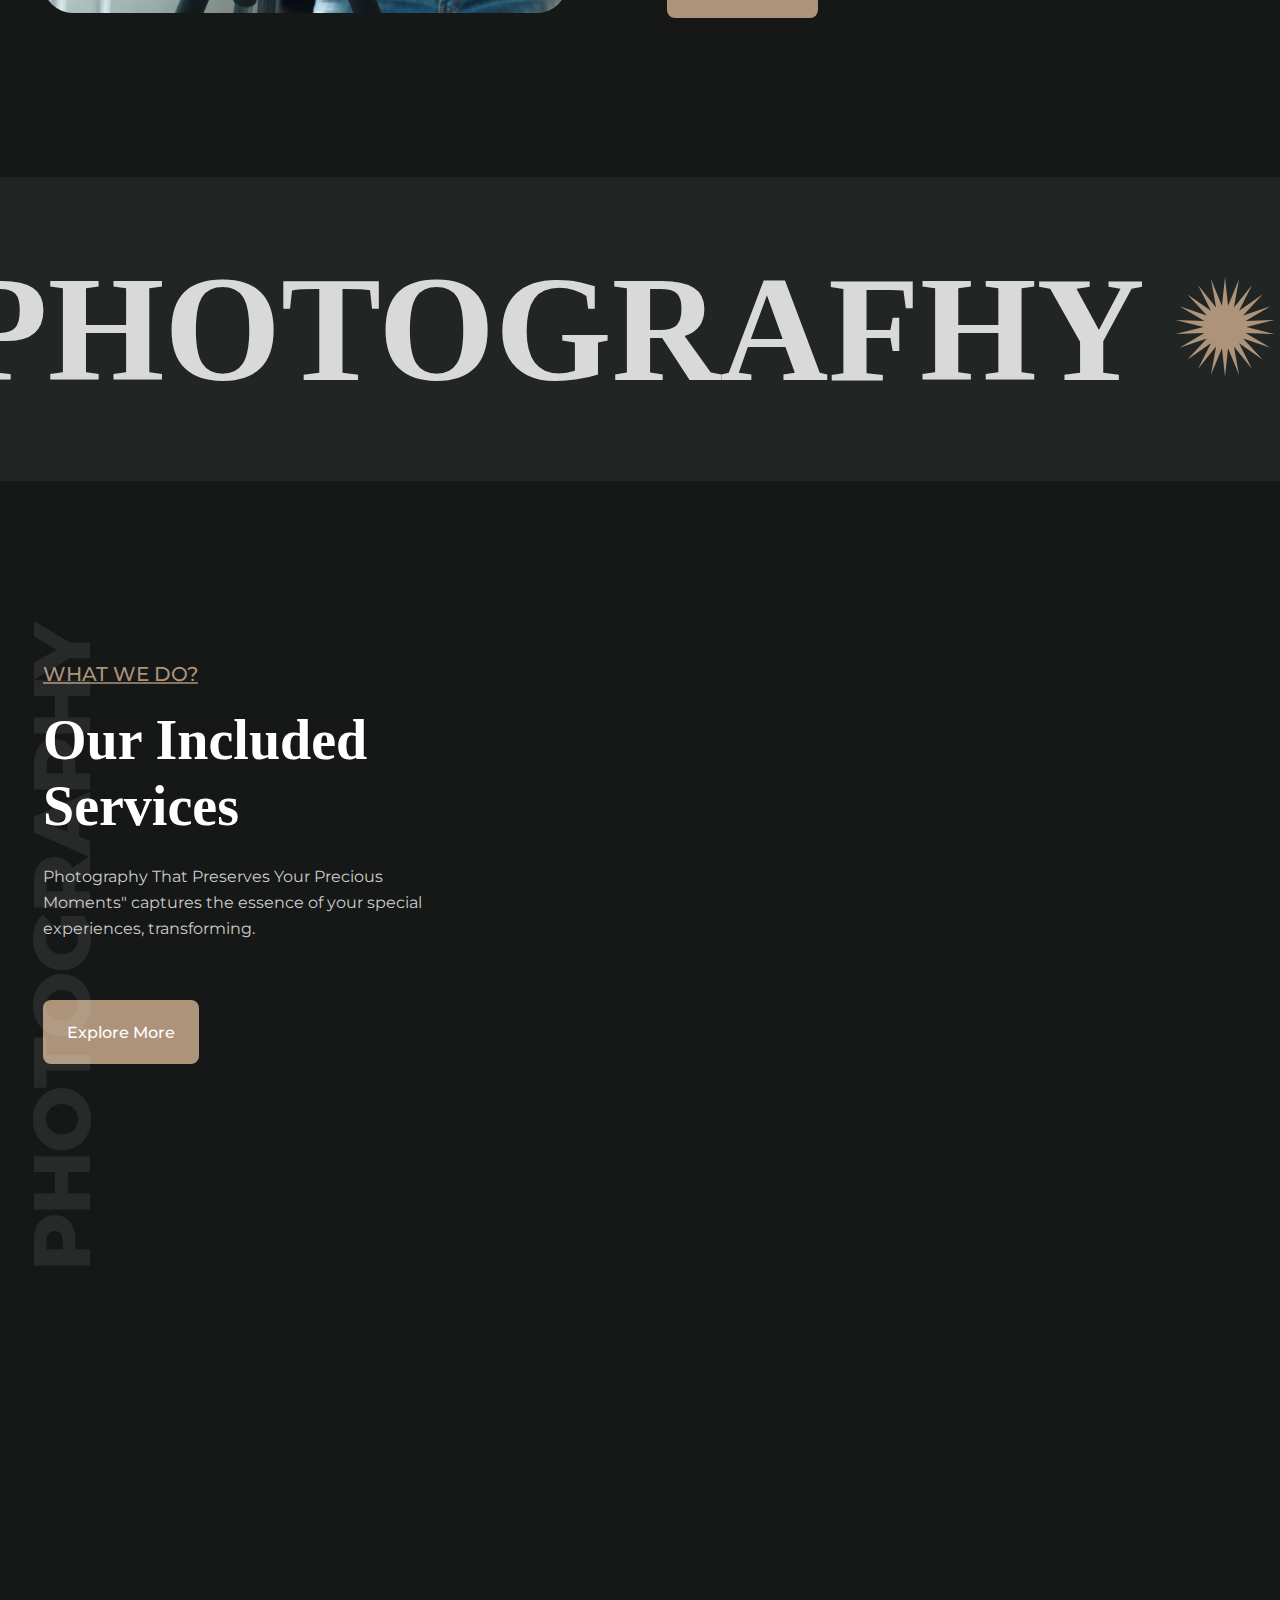
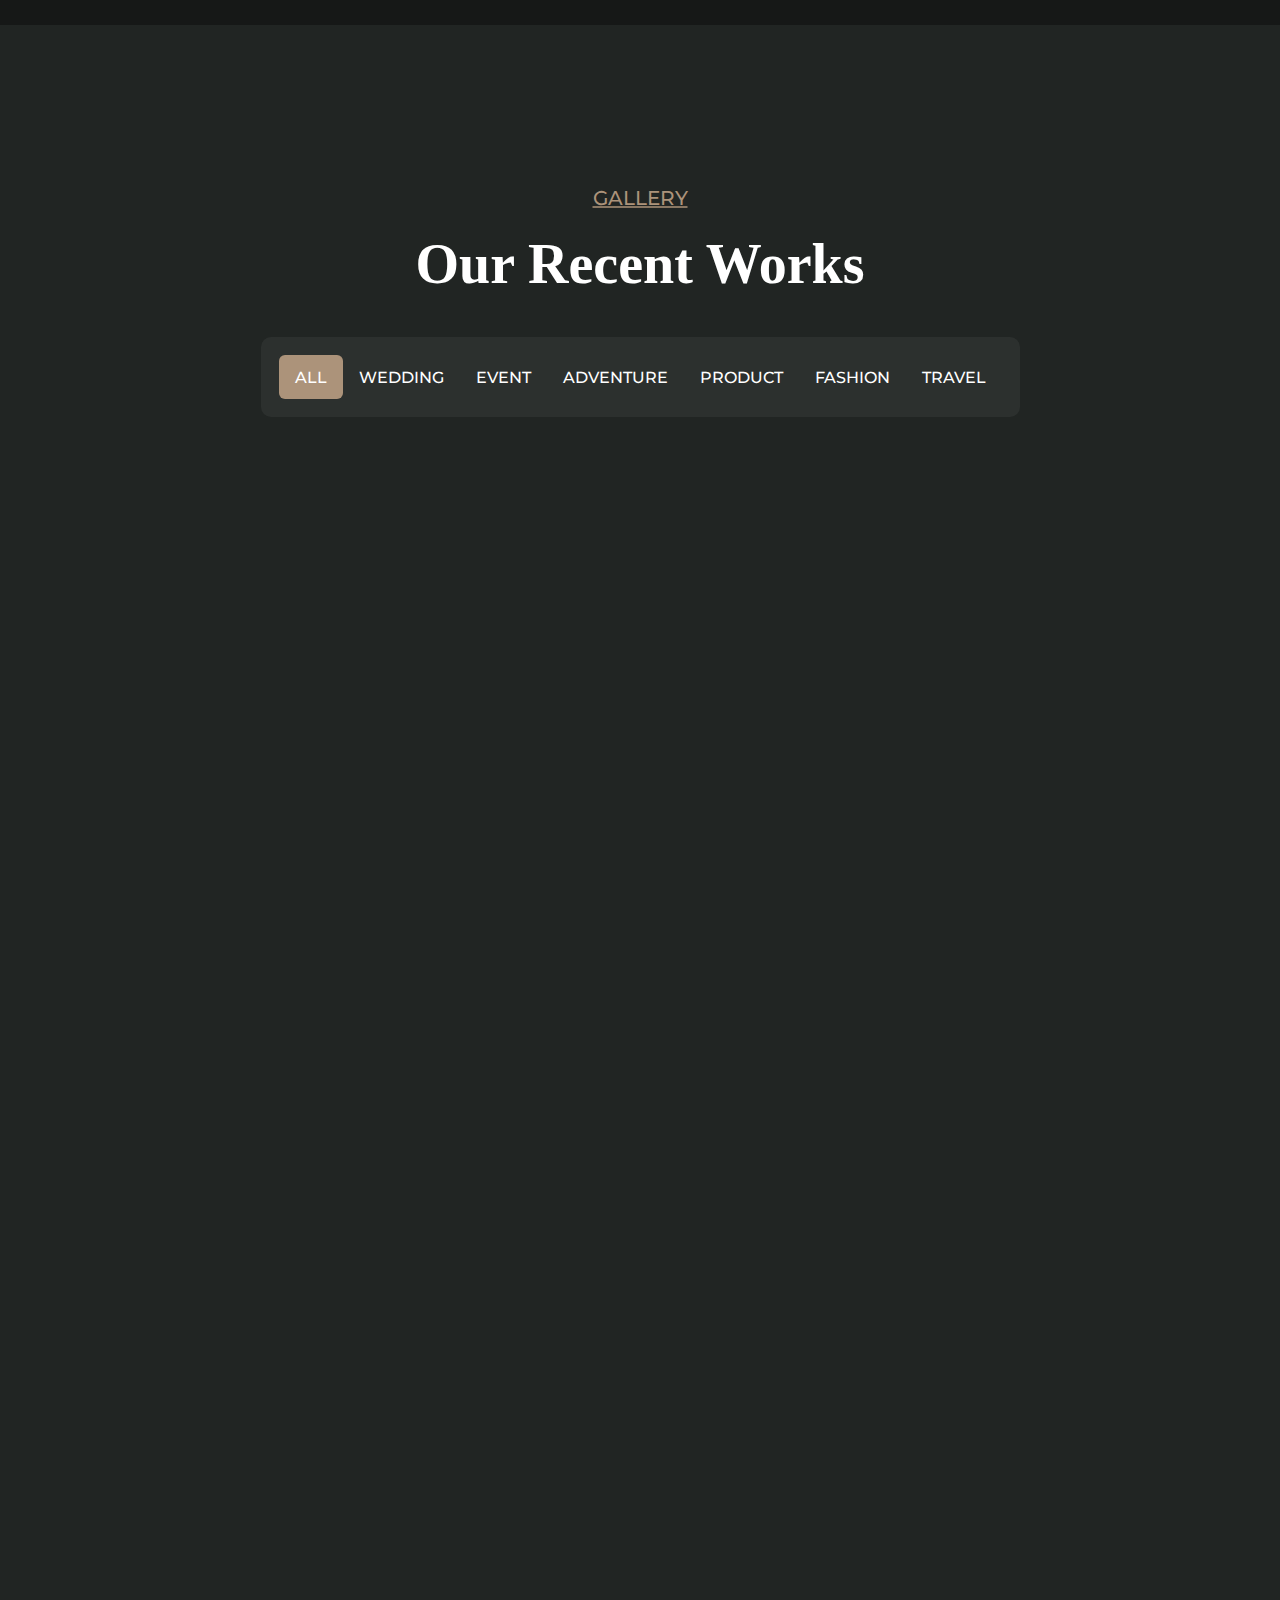
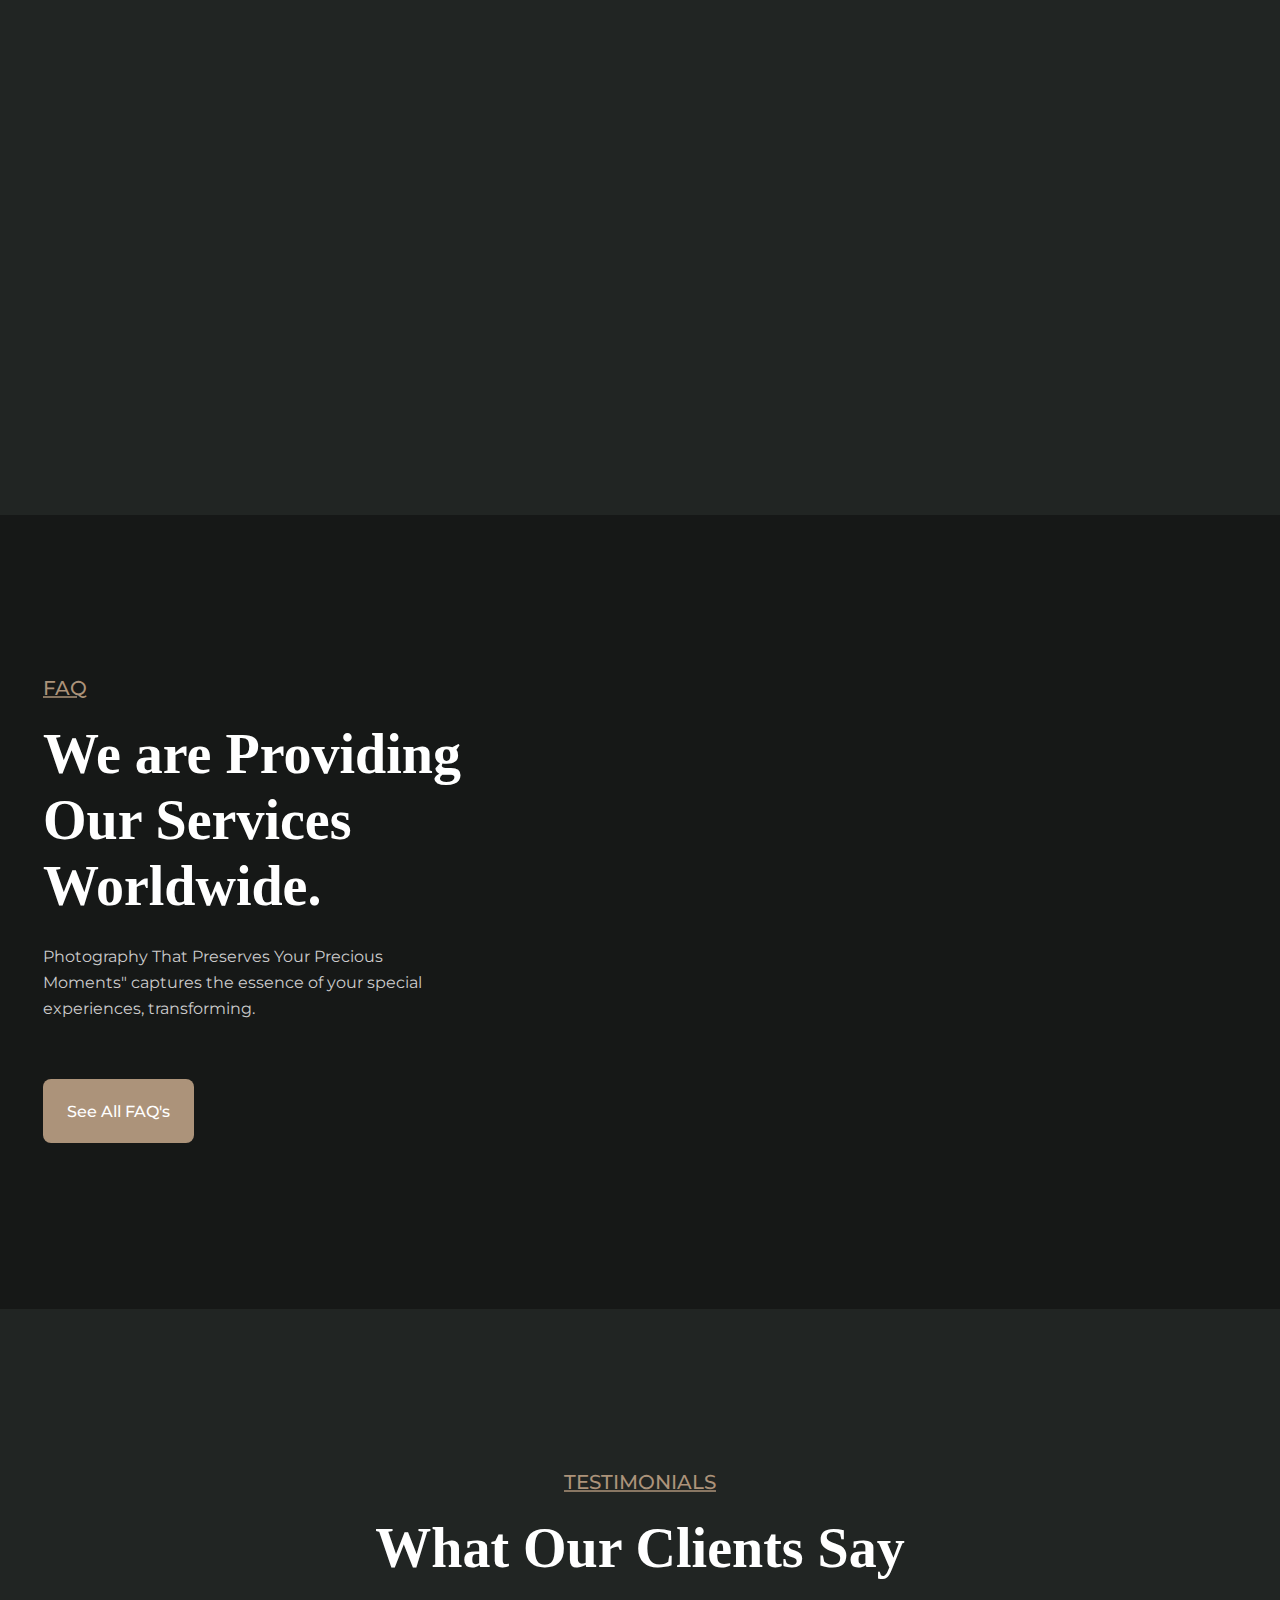
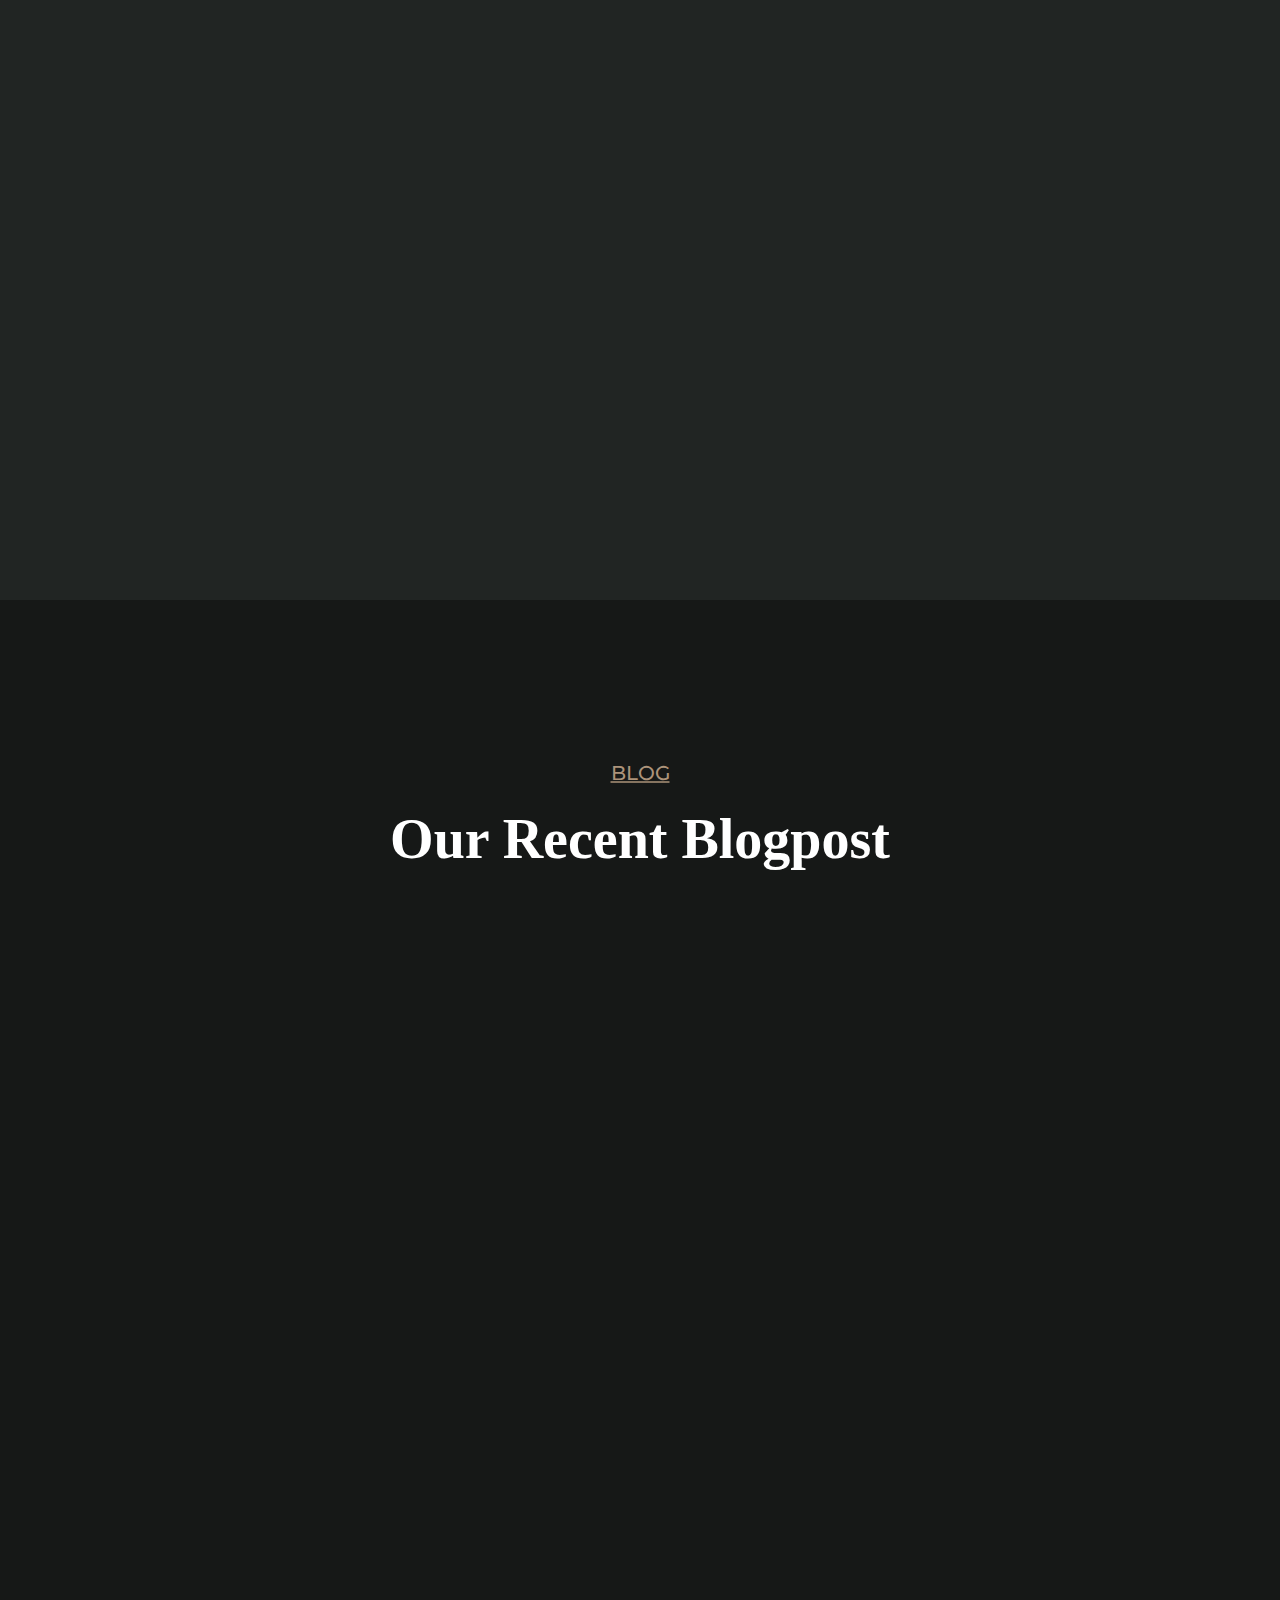
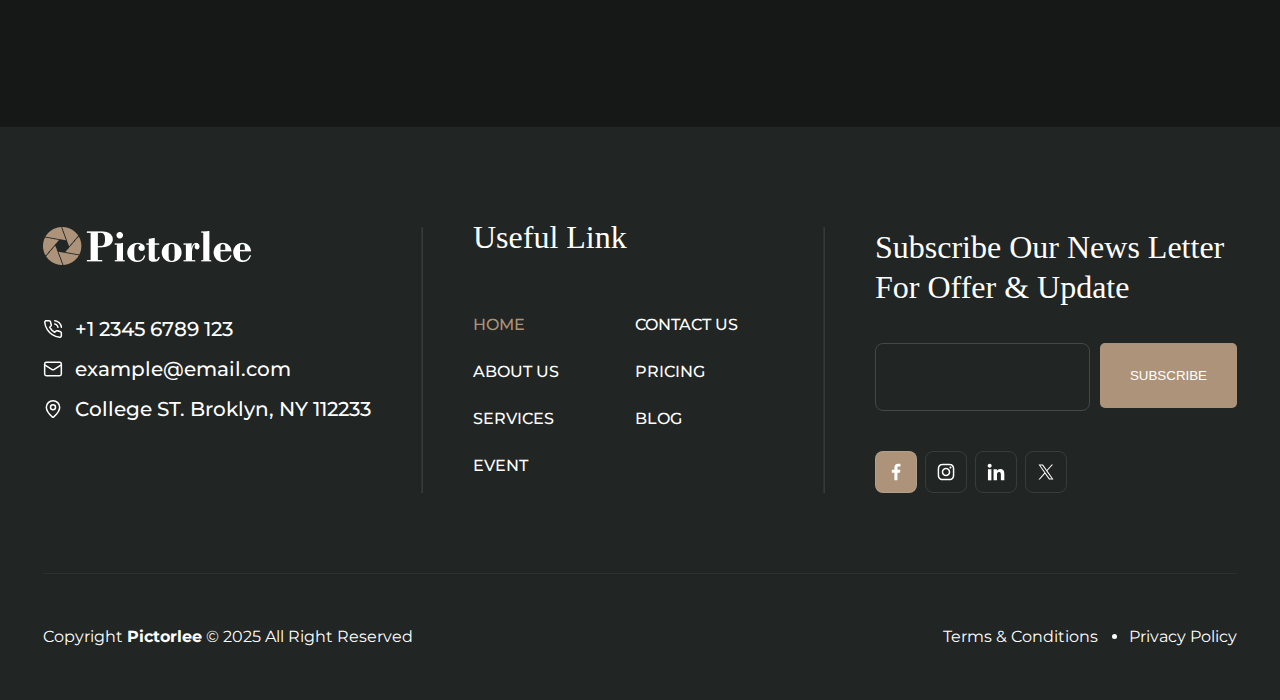
==== commit 5184cb81: "all compleated" ====
--- a/index.html
+++ b/index.html
@@ -31,8 +31,8 @@
             </svg>
             <li><a href="index.html" class="active">Home</a></li>
             <li><a href="about.html">About us</a></li>
-            <li><a href="#">Services</a></li>
-            <li><a href="#">Packages</a></li>
+            <li><a href="services.html">Services</a></li>
+            <li><a href="services.html">Packages</a></li>
             <li><a href="#">blog</a></li>
           </ul>
         </nav>
@@ -62,8 +62,8 @@
               Focuses on turning life's special moments into timeless, beautiful
               photographs with a single, perfect shot.
             </p>
-            <a href="#">Discover More</a>
-            <a href="#">Contact Us</a>
+            <a href="gallery.html">Discover More</a>
+            <a href="contact.html">Contact Us</a>
           </div>
         </div>
       </div>
@@ -103,7 +103,7 @@
             </div>
           </div>
 
-          <a href="#">READ MORE</a>
+          <a href="about.html">READ MORE</a>
         </div>
       </div>
     </div>
@@ -145,7 +145,7 @@
             Photography That Preserves Your Precious Moments" captures the
             essence of your special experiences, transforming.
           </p>
-          <a href="#">Explore More</a>
+          <a href="services.html">Explore More</a>
         </div>
 
         <div class="serviced-card-container">
@@ -157,7 +157,7 @@
               and unforgettable moments of your big day, delivering beautiful,
               timeless images that tell your unique story.
             </p>
-            <a href="#">VIEW DETAILS</a>
+            <a href="servicesDetials.html">VIEW DETAILS</a>
           </div>
 
           <div class="services-card">
@@ -179,7 +179,7 @@
               and unforgettable moments of your big day, delivering beautiful,
               timeless images that tell your unique story.
             </p>
-            <a href="#">VIEW DETAILS</a>
+            <a href="servicesDetials.html">VIEW DETAILS</a>
           </div>
 
           <div class="services-card">
@@ -190,7 +190,7 @@
               and unforgettable moments of your big day, delivering beautiful,
               timeless images that tell your unique story.
             </p>
-            <a href="#">VIEW DETAILS</a>
+            <a href="servicesDetials.html">VIEW DETAILS</a>
           </div>
         </div>
       </div>
@@ -269,7 +269,7 @@
             Photography That Preserves Your Precious Moments" captures the
             essence of your special experiences, transforming.
           </p>
-          <a href="#">See All FAQ's</a>
+          <a href="faq.html">See All FAQ's</a>
         </div>
 
         <section class="faq-section">
@@ -479,11 +479,11 @@
           <div class="footer-links">
             <h5>Useful Link</h5>
             <ul>
-              <li><a class="footer-active-link" href="#">HOME</a></li>
-              <li><a href="#">ABOUT US</a></li>
-              <li><a href="#">SERVICES</a></li>
-              <li><a href="#">EVENT</a></li>
-              <li><a href="#">CONTACT US</a></li>
+              <li><a class="footer-active-link" href="index.html">HOME</a></li>
+              <li><a href="about.html">ABOUT US</a></li>
+              <li><a href="services.html">SERVICES</a></li>
+              <li><a href="services.html">EVENT</a></li>
+              <li><a href="contact.html">CONTACT US</a></li>
               <li><a href="#">PRICING</a></li>
               <li><a href="#">BLOG</a></li>
             </ul>
--- a/style.css
+++ b/style.css
@@ -893,11 +893,13 @@
 
 .newsletter-form {
   display: flex;
+  align-items: center;
+  justify-content: center;
   gap: 10px;
+  margin-top: 20px;
 }
 
 .newsletter-form input {
-  flex: 1;
   padding: 20px 24px;
   color: var(--pure-white);
   border-radius: 8px;
@@ -906,13 +908,15 @@
 }
 
 .newsletter-form button {
-  padding: 20px 24px;
+  padding: 0 30px;
+  height: 65px;
   background-color: var(--primary-color);
   color: var(--pure-white);
   border: none;
   border-radius: 5px;
   cursor: pointer;
   transition: background-color 0.3s ease;
+  margin-top: 14px;
 }
 
 .newsletter-form button:hover {
@@ -991,7 +995,1103 @@
 .footer-bottom-links a:hover {
   color: var(--primary-color);
 }
-/* All are end */
+
+/* home page end */
+/* Animation classes */
+.fade-in-hidden {
+  opacity: 0;
+  transition: all 0.8s cubic-bezier(0.4, 0, 0.2, 1);
+}
+
+/* Slide up animation */
+.fade-in-hidden.slide-up {
+  transform: translateY(50px);
+}
+
+/* Slide in from left */
+.fade-in-hidden.slide-left {
+  transform: translateX(-50px);
+}
+
+/* Slide in from right */
+.fade-in-hidden.slide-right {
+  transform: translateX(50px);
+}
+
+/* Scale animation */
+.fade-in-hidden.scale {
+  transform: scale(0.8);
+}
+
+/* Rotate animation */
+.fade-in-hidden.rotate {
+  transform: rotate(-15deg);
+}
+
+/* Visible state for all animations */
+.fade-in-visible {
+  opacity: 1;
+  transform: translate(0) scale(1) rotate(0) !important;
+}
+
+/* Add animation delays for staggered effects */
+.delay-1 {
+  transition-delay: 0.1s;
+}
+.delay-2 {
+  transition-delay: 0.2s;
+}
+.delay-3 {
+  transition-delay: 0.3s;
+}
+.delay-4 {
+  transition-delay: 0.4s;
+}
+.delay-5 {
+  transition-delay: 0.5s;
+}
+
+/* 
+  * about page banner start
+ */
+.banner {
+  position: relative;
+  width: 100%;
+  overflow: hidden;
+  display: flex;
+  justify-content: center;
+  align-items: center;
+}
+.banner-img {
+  width: 100vw;
+  height: 400px;
+}
+
+.banner-overlay {
+  position: absolute;
+  top: 0;
+  left: 0;
+  width: 100%;
+  height: 100%;
+  background-color: #040f15;
+  opacity: 0.8;
+}
+
+.banner-content {
+  position: absolute;
+  bottom: 80px;
+  flex-direction: column;
+  display: flex;
+  align-items: center;
+  justify-content: center;
+  width: 100%;
+}
+.path {
+  display: flex;
+  align-items: center;
+  justify-content: center;
+  gap: 10px;
+}
+.path a {
+  padding: 10px;
+  background-color: transparent;
+  color: var(--pure-white);
+  font-family: Montserrat;
+  font-size: 16px;
+  font-weight: 500;
+}
+.path a:hover {
+  color: var(--primary-color);
+}
+.ab-header {
+  position: absolute;
+  width: 100%;
+  top: 40px;
+}
+.about-page {
+  background-color: var(--bg-1);
+  padding: 160px 0;
+  overflow-x: hidden;
+  padding: 160px 0 95px 0;
+}
+.hr-main {
+  background-color: var(--bg-1);
+}
+.hr {
+  background-color: #3d423f;
+  height: 1px;
+  width: 100%;
+}
+/* end */
+.progress {
+  background-color: var(--bg-1);
+  padding: 100px 0;
+}
+.progress-containers {
+  display: flex;
+  align-items: center;
+  justify-content: center;
+  gap: 55px;
+}
+.text-section {
+  flex: 1;
+  min-width: 300px;
+}
+.text-section h2 {
+  color: var(--primary-color);
+}
+.text-section h2::after {
+  content: "";
+  display: block;
+  width: 15%;
+  height: 2px;
+  background-color: var(--primary-color);
+  margin-top: 10px;
+}
+.text-section p {
+  font-size: var(--font-size-1);
+  font-weight: 400;
+  margin-top: 24px;
+  color: var(--pure-white);
+  font-weight: 400;
+  line-height: 26px; /* 162.5% */
+}
+.progress-bar {
+  margin: 50px 0;
+  opacity: 0;
+  transform: translateY(30px);
+  transition: opacity 1s ease-in-out, transform 1s ease-in-out;
+}
+.progress-bar.visible {
+  opacity: 1;
+  transform: translateY(0);
+}
+.progress-bar span {
+  display: flex;
+  justify-content: space-between;
+  color: var(--pure-white);
+  font-family: "Bodoni MT";
+  font-size: 20px;
+  font-weight: 400;
+  line-height: 26px; /* 130% */
+}
+.bar {
+  height: 8px;
+  width: 100%;
+  background: #333;
+  position: relative;
+  overflow: hidden;
+  border-radius: 5px;
+}
+.bar-1 {
+  background-color: #ffc1d8;
+}
+.bar-2 {
+  background-color: #cde2ff;
+}
+.bar-3 {
+  background-color: #f3d0ff;
+}
+.fill {
+  height: 100%;
+  width: 0;
+  border-radius: 5px;
+  transition: width 1.5s ease-in-out;
+}
+.fill.photography {
+  background: linear-gradient(90deg, #ff007f, #ff4da6);
+}
+.fill.videography {
+  background: linear-gradient(90deg, #007bff, #66b3ff);
+}
+.fill.event {
+  background: linear-gradient(90deg, #9900ff, #cc66ff);
+}
+.progress-text {
+  opacity: 0;
+  color: #fff;
+  font-family: "Bodoni MT";
+  font-size: 20px;
+  font-weight: 400;
+  line-height: 26px; /* 130% */
+  transition: opacity 1.5s ease-in-out;
+}
+.image-section {
+  flex: 1;
+  display: flex;
+  align-items: center;
+  min-width: 300px;
+}
+.image-section :nth-child(2) {
+  margin-left: -21%;
+  margin-top: 57%;
+  border: 20px solid var(--bg-1);
+  border-radius: 30px;
+}
+.image-section img {
+  width: 100%;
+  max-width: 400px;
+  border-radius: 10px;
+  transition: transform 0.3s ease-in-out;
+  border-radius: 10px;
+}
+/* end */
+/* about card section start */
+.ab-card-content-container {
+  display: flex;
+  align-items: center;
+  justify-content: center;
+  flex-direction: column;
+}
+.ab-card-sec {
+  background-color: var(--bg-1);
+  padding: 140px 0 65px 0;
+}
+.team-card-sec {
+  background-color: var(--bg-1);
+  padding: 103px 0 160px 0;
+}
+.about-card-container {
+  display: flex;
+  align-items: center;
+  justify-content: center;
+  gap: 24px;
+  flex-wrap: wrap;
+  margin-top: 60px;
+}
+.about-card {
+  position: relative;
+  width: 100%;
+  max-width: 280px;
+  height: auto;
+  overflow: hidden;
+}
+.about-card-img-container {
+  position: relative;
+  overflow: hidden;
+}
+.about-card .about-card-img {
+  width: 100%;
+  height: 100%;
+  object-fit: cover;
+  border-radius: 20px;
+  z-index: -2;
+}
+
+.about-card:hover .about-card-hover {
+  bottom: 0;
+}
+.about-card-hover {
+  position: absolute;
+  border-radius: 20px;
+  left: 0;
+  width: 100%;
+  height: 100%;
+  display: flex;
+  align-items: flex-end;
+  justify-content: center;
+  gap: 8px;
+  background-color: rgba(0, 0, 0, 0.5);
+  padding-bottom: 20px;
+  bottom: -100%;
+  transition: bottom 0.3s ease-in-out;
+}
+.about-card-hover div {
+  display: flex;
+  align-items: center;
+  justify-content: center;
+  background-color: var(--pure-white);
+  padding: 10px;
+  border-radius: 10px;
+  transition: background-color 0.2s ease-in-out;
+}
+.about-card-hover div:hover {
+  background-color: var(--primary-color);
+  z-index: 2 !important;
+}
+.about-card-hover div:hover svg path {
+  fill: #fff !important;
+}
+.about-card-content {
+  margin-top: 20px;
+}
+.about-card-content h3 {
+  color: var(--primary-color);
+  text-align: center;
+  font-family: "Bodoni MT";
+  font-size: 24px;
+  font-weight: 700;
+}
+.about-card-content p {
+  text-align: center;
+  font-size: var(--font-size-1);
+  font-weight: 400;
+  margin-top: 5px;
+}
+.mg-top-60 {
+  margin-top: 60px;
+}
+/* end */
+.about-page-faq {
+  padding: 80px 0 160px 0 !important;
+  background-color: var(--bg-1);
+  display: flex;
+  align-items: center;
+  justify-content: center;
+}
+
+/* services page */
+.srvices-page {
+  background-color: var(--bg-1);
+  padding: 140px 0 120px 0;
+}
+.services-page-content {
+  display: flex;
+  align-items: center;
+  justify-content: center;
+  flex-direction: column;
+}
+.services-page-content h4 {
+  line-height: 35px !important;
+}
+.services-page-content p {
+  max-width: 636px;
+  color: #808282;
+  text-align: center;
+  font-size: var(--font-size-1);
+  font-weight: 400;
+  line-height: 26px; /* 162.5% */
+  margin-top: 25px;
+}
+
+/* content end */
+.b-t {
+  border-top: 0.5px solid #212523;
+}
+.b-b {
+  border-bottom: 0.5px solid #212523;
+}
+.b-r {
+  border-right: 0.5px solid #212523;
+}
+.b-l {
+  border-left: 0.5px solid #212523;
+}
+.services-page-card-container {
+  margin-top: 60px;
+  display: grid;
+  overflow: hidden;
+  grid-template-columns: repeat(auto-fit, minmax(350px, 1fr));
+}
+.services-page-card {
+  padding: 40px;
+  background-color: transparent;
+  transition: 0.3s ease-in-out;
+  cursor: pointer;
+}
+.hover-1 {
+  border-radius: 20px 20px 0px 0px;
+}
+.hover-2 {
+  border-radius: 0px 0px 20px 20px;
+}
+.services-page-card:hover {
+  background-color: #212523;
+}
+.services-page-card:hover > h3,
+.services-page-card:hover > a {
+  color: var(--primary-color);
+}
+.services-page-card h3 {
+  color: var(--pure-white);
+  font-family: "Bodoni MT";
+  font-size: 28px;
+  font-weight: 700;
+  line-height: 26px;
+  margin-top: 40px;
+}
+.services-page-card p {
+  font-size: var(--font-size-1);
+  font-weight: 400;
+  line-height: 24px; /* 150% */
+  margin-top: 24px;
+  margin-bottom: 32px;
+}
+.services-page-card a {
+  color: var(--pure-white);
+  font-family: sans-serif;
+  font-size: 16px;
+  font-style: normal;
+  font-weight: 500;
+  line-height: 26px;
+  display: flex;
+  align-items: center;
+  justify-content: flex-start;
+  gap: 4px;
+}
+.services-page-card div {
+  display: flex;
+  align-items: center;
+  justify-content: flex-start;
+  gap: 4px;
+}
+.services-page-card a img {
+  margin-left: -30px;
+  visibility: hidden;
+  transition: 0.3s ease-in-out;
+}
+.services-page-card:hover > a img {
+  visibility: visible;
+  margin-left: 0;
+}
+
+/* divider */
+.hr-2-main {
+  background-color: var(--bg-1);
+}
+.hr-2 {
+  background-color: #3d423f;
+  height: 1px;
+  width: 100%;
+}
+
+/* testemonial section */
+.testemonials-services {
+  background-color: var(--bg-1);
+  padding: 120px 0 160px 0;
+}
+.testemonial-item-1 {
+  background-color: var(--bg-2) !important;
+}
+
+/* from */
+.from {
+  background-color: var(--bg-1);
+  padding: 140px 0 160px 0;
+}
+/* ghf */
+.form-container {
+  background: transparent;
+  width: 100%;
+  max-width: 752px;
+  margin-top: 60px;
+}
+.form-container label {
+  color: var(--pure-white);
+  font-family: Montserrat;
+  font-size: 16px;
+  font-weight: 500;
+  line-height: 26px; /* 162.5% */
+}
+input,
+textarea {
+  width: 100%;
+  padding: 25px 20px;
+  border-radius: 10px;
+  border: none;
+  background: var(--bg-2);
+  outline: none;
+  transition: border 0.3s;
+  color: var(--secondary-color);
+  font-family: Montserrat;
+  font-size: 14px;
+  font-weight: 400;
+  line-height: 26px; /* 185.714% */
+  margin-top: 16px;
+}
+input:focus,
+textarea:focus {
+  border: 1px solid var(--primary-color);
+}
+.error {
+  border: 2px solid rgb(185, 1, 1) !important;
+}
+.valid {
+  border: 2px solid rgb(0, 130, 0) !important;
+}
+.input-row {
+  display: flex;
+  align-items: center;
+  justify-content: space-between;
+  gap: 20px;
+  margin-top: 30px;
+  margin-bottom: 30px;
+}
+.input-row div {
+  width: 100%;
+}
+#message {
+  height: 146px;
+  resize: vertical;
+}
+.checkbox-container {
+  display: flex;
+  align-items: center;
+  justify-content: space-between;
+  margin-top: 20px;
+}
+.checkbox-container div {
+  display: flex;
+  align-items: center;
+  justify-content: center;
+  gap: 10px;
+}
+/* changing chekbox background color using pseudo class */
+.checkbox-container div input::before {
+  content: "";
+  position: absolute;
+  top: 0;
+  left: 0;
+  width: 100%;
+  height: 100%;
+  outline: none;
+  border-radius: 4px;
+  border: 1px solid #b6b0b2;
+  background-color: #161817;
+}
+.checkbox-container div input:checked::before {
+  display: none;
+}
+
+.checkbox-container div input {
+  position: relative;
+  width: 20px;
+  height: 20px;
+  border-radius: 4px;
+  background-color: transparent;
+  cursor: pointer;
+  margin-top: -4px;
+}
+.terms {
+  color: var(--secondary-color);
+  font-family: Montserrat;
+  font-size: var(--font-size-1);
+  font-weight: 400;
+  line-height: 26px;
+}
+.form-container button {
+  background-color: var(--primary-color);
+  border-radius: 10px;
+  padding: 24.5px 36px;
+  color: var(--pure-white);
+  font-family: Montserrat;
+  font-size: 16px;
+  font-weight: 500;
+}
+.form-container button:hover {
+  background: #a88c6c;
+}
+.popup {
+  visibility: hidden;
+  display: flex;
+  align-items: center;
+  justify-content: center;
+  flex-direction: column;
+  position: fixed;
+  top: 50%;
+  left: 50%;
+  transform: translate(-50%, -50%);
+  background: gray;
+  color: var(--bg-1);
+  width: 50vw;
+  height: 50vh;
+  border-radius: 20px;
+  box-shadow: 0px 0px 10px rgba(0, 0, 0, 0.3);
+  text-align: center;
+}
+.popup button {
+  margin-top: 10px;
+  padding: 30px 50px;
+  background: #4caf50;
+  color: white;
+  border: none;
+  cursor: pointer;
+  border-radius: 10px;
+}
+.popup button:hover {
+  background: #45a049;
+}
+.popup p {
+  font-size: 20px;
+  font-weight: 500;
+  line-height: 26px;
+  color: var(--pure-white);
+}
+/* side div */
+.form-content p {
+  color: var(--secondary-color);
+  font-size: var(--font-size-1);
+  font-weight: 400;
+  line-height: 26px; /* 162.5% */
+  max-width: 500px;
+}
+.from-main {
+  display: flex;
+  align-items: center;
+  justify-content: center;
+  gap: 80px;
+}
+.contact-side-dive {
+  margin-top: 14px;
+  width: 100%;
+  max-width: 392px;
+  display: flex;
+  align-items: center;
+  justify-content: center;
+  flex-direction: column;
+  padding: 60px 40px 80px 40px;
+  background-color: var(--bg-2);
+  border-radius: 20px;
+  gap: 24px;
+}
+.contact-side-dive h5 {
+  color: var(--primary-color);
+  font-family: "Bodoni MT";
+  font-size: 24px;
+  font-weight: 700;
+  line-height: 36px;
+  margin-bottom: 17px;
+}
+.side-dive-item {
+  display: flex;
+  align-items: center;
+  justify-content: flex-start;
+  gap: 20px;
+  width: 100%;
+}
+.side-dive-item p {
+  color: var(--pure-white);
+  font-size: 20px;
+  font-weight: 500;
+  line-height: 26px;
+}
+.side-dive-item div {
+  background-color: #161817;
+  border-radius: 10px;
+  padding: 12px;
+}
+.c-devider {
+  width: 100%;
+  height: 0.5px;
+  background-color: #3d423f;
+}
+.map {
+  overflow: hidden;
+  width: 100%;
+  height: 500px;
+  margin-top: 100px;
+}
+iframe {
+  width: 100%;
+  height: 100%;
+}
+/* Member Details */
+.member-details {
+  background-color: var(--bg-1);
+  padding: 100px 0 120px 0;
+}
+.member-details-profile {
+  width: 100%;
+  border-radius: 10px;
+  background: var(--pure-white);
+  box-shadow: 0px 4px 8px -3px rgba(33, 29, 26, 0.2);
+  padding: 40px;
+  display: flex;
+  align-items: center;
+  justify-content: center;
+  gap: 70px;
+}
+.member-details-profile .member-details-profile-img {
+  max-width: 518px;
+  width: 100%;
+  height: 100%;
+  object-fit: cover;
+}
+.member-details-profile-content {
+  max-width: 546px;
+  width: 100%;
+}
+.member-details-profile-content h3 {
+  color: var(--Black_1, #232729);
+  font-family: "Bodoni MT";
+  font-size: 46px;
+  font-weight: 700;
+  line-height: 40px;
+}
+.member-details-profile-content h5 {
+  color: var(--Black_2, #656667);
+  font-family: Montserrat;
+  font-size: var(--font-size-2);
+  font-weight: 500;
+  line-height: 30px;
+  margin-top: 18px;
+}
+.member-details-profile-content .member-p {
+  color: var(--Black_2, #656667);
+  font-size: var(--font-size-1);
+  font-weight: 400;
+  line-height: 26px;
+  margin-top: 30px;
+}
+.member-contact-item {
+  display: flex;
+  align-items: center;
+  justify-content: flex-start;
+  gap: 12px;
+}
+.member-item-wrapper {
+  display: flex;
+  align-items: flex-start;
+  justify-content: center;
+  flex-direction: column;
+  gap: 20px;
+  margin-top: 50px;
+}
+.member-contact-item div {
+  border-radius: 6px;
+  background-color: #1aa6f5;
+  padding: 8px;
+  display: flex;
+  align-items: center;
+  justify-content: center;
+}
+.member-item-wrapper p {
+  color: var(--Black_1, #232729);
+  font-size: var(--font-size-1);
+  font-weight: 600;
+  line-height: 24px; /* 150% */
+}
+.member-details-profile-content h4 {
+  color: #4f4b49;
+  font-family: Montserrat;
+  font-size: 24px;
+  font-weight: 600;
+  line-height: 30px;
+  margin-top: 50px;
+}
+.member-experience {
+  display: flex;
+  align-items: center;
+  justify-content: flex-start;
+  gap: 24px;
+  margin-top: 24px;
+}
+.member-experience-item {
+  padding: 41px 0;
+  border-radius: 10px;
+  background: var(--pure-white);
+  box-shadow: 0px 4px 8px -3px rgba(33, 29, 26, 0.2);
+  color: var(--Brand-Color, #1aa6f5);
+  text-align: center;
+  font-family: "Bodoni MT";
+  font-size: 46px;
+  font-weight: 700;
+  line-height: 31px;
+  display: flex;
+  align-items: center;
+  justify-content: center;
+  flex-direction: column;
+  border: 1px solid var(--Construction-Color-Set-1-Border-Color-1, #edeae8);
+  width: 37%;
+}
+.member-experience-item span {
+  color: var(--Black_1, #232729);
+  text-align: center;
+  font-family: Montserrat;
+  font-size: var(--font-size-1);
+  font-weight: 600;
+  line-height: 24px;
+  margin-top: 20px;
+}
+
+.member-details-images {
+  display: flex;
+  align-items: center;
+  justify-content: space-between;
+  flex-wrap: wrap;
+}
+.member-details-images-content {
+  width: 100%;
+  display: flex;
+  align-items: center;
+  justify-content: space-between;
+  margin-bottom: 18px;
+  margin-top: 80px;
+}
+.member-details-images-content h3 {
+  color: var(--Pure_White, #fff);
+  font-family: "Bodoni MT";
+  font-size: 40px;
+  font-weight: 700;
+  max-width: 395px;
+}
+.member-details-images-content p {
+  color: var(--Pure_White, #fff);
+  font-size: var(--font-size-1);
+  font-weight: 400;
+  line-height: 26px; /* 162.5% */
+  max-width: 580px;
+}
+.member-details-images-item {
+  width: 49%;
+  height: 100%;
+  border-radius: 10px;
+  position: relative;
+  overflow: hidden;
+  cursor: pointer;
+  margin-top: 22px;
+}
+.member-details-images-item:hover .member-details-images-item-overlay {
+  bottom: 0;
+}
+.member-details-images-item img {
+  width: 100%;
+  height: 100%;
+  border-radius: 10px;
+  object-fit: cover;
+}
+.member-details-images-item-overlay {
+  transition: all 0.5s ease;
+  position: absolute;
+  left: 0;
+  bottom: 100%;
+  width: 100%;
+  height: 100%;
+  display: flex;
+  align-items: center;
+  justify-content: center;
+  background-color: rgba(35, 39, 41, 0.5);
+}
+.member-details-images-item-overlay span {
+  font-size: 50px;
+  background-color: var(--pure-white);
+  color: #040f15;
+  width: 80px;
+  height: 80px;
+  display: flex;
+  align-items: center;
+  justify-content: center;
+  border-radius: 100%;
+}
+
+/* services details page */
+.services-detials {
+  background-color: var(--bg-1);
+  padding: 100px 0 100px 0;
+}
+.services-detials-container {
+  display: flex;
+  align-items: flex-start;
+  justify-content: center;
+  gap: 80px;
+}
+.services-left-section {
+  max-width: 840px;
+}
+.services-left-section .services-left-section-img-1 {
+  width: 100%;
+  height: 100%;
+  object-fit: cover;
+}
+
+.services-left-section p {
+  color: var(--pure-white);
+  font-size: var(--font-size-1);
+  font-weight: 400;
+  line-height: 26px; /* 162.5% */
+}
+.services-left-section .p1,
+.services-left-section .tow-img-sec,
+.services-left-section .p4,
+.services-left-section .one-img-sec,
+.services-left-section .p6 {
+  margin-top: 60px;
+}
+.services-left-section .p2,
+.services-left-section .p3,
+.services-left-section .p5,
+.services-left-section .p7 {
+  margin-top: 40px;
+}
+.services-left-section .tow-img-sec {
+  display: flex;
+  align-items: center;
+  justify-content: center;
+  gap: 24px;
+}
+.services-left-section .tow-img-sec img {
+  width: 48%;
+  object-fit: cover;
+}
+.services-left-section .one-img-sec img {
+  width: 95%;
+  object-fit: cover;
+}
+.services-left-section img {
+  transition: 0.3s ease-in-out;
+  border-radius: 10px;
+}
+.services-left-section img:hover {
+  transform: scale(1.02);
+}
+.services-right-sidebar {
+  width: 100%;
+}
+.services-right-sidebar .services-list-1 h5 {
+  color: var(--pure-white);
+  font-family: "Bodoni MT";
+  font-size: 20px;
+  font-weight: 700;
+  line-height: 13px;
+  margin-bottom: 32px;
+}
+.services-right-sidebar .services-list-1 {
+  display: flex;
+  align-items: flex-start;
+  justify-content: center;
+  flex-direction: column;
+  gap: 16px;
+}
+.services-right-sidebar .services-list-1 .service-list-item-d {
+  display: flex;
+  align-items: center;
+  justify-content: flex-start;
+  cursor: pointer;
+  gap: 12px;
+  padding: 18px 20px;
+  border-radius: 8px;
+  border: 1px solid #e2e2e2;
+  background-color: var(--pure-white);
+  transition: 0.1s linear;
+  width: 100%;
+}
+.services-list-1 .service-list-item-d svg {
+  stroke: #232729;
+}
+
+.services-list-1 .service-list-item-d p {
+  color: #232729;
+  font-size: 20px;
+  font-weight: 600;
+  line-height: 26px; /* 130% */
+}
+.services-list-1 .service-list-item-d:hover {
+  background-color: var(--primary-color);
+  border: 1px solid var(--primary-color);
+}
+.services-list-1 .service-list-item-d:hover svg {
+  stroke: #fff !important;
+}
+.services-list-1 .service-list-item-d:hover p {
+  color: var(--pure-white);
+}
+.service-list-item-d-active {
+  background-color: var(--primary-color) !important;
+  border: 1px solid var(--primary-color) !important;
+}
+.service-list-item-d-active svg {
+  stroke: #fff !important;
+}
+.service-list-item-d-active p {
+  color: var(--pure-white) !important;
+}
+.services-list-2 {
+  display: flex;
+  align-items: center;
+  justify-content: flex-start;
+  gap: 43px;
+  flex-direction: column;
+  margin-top: 50px;
+}
+.services-list-2 .service-list-item-m {
+  display: flex;
+  align-items: flex-start;
+  justify-content: center;
+  flex-direction: column;
+  padding: 40px 20px;
+  background-color: var(--pure-white);
+  border-radius: 8px;
+  border: 1px solid #e2e2e2;
+}
+.services-list-2 .service-list-item-m h3 {
+  color: #000;
+  font-family: "Bodoni MT";
+  font-size: 32px;
+  font-weight: 700;
+  line-height: 20px; /* 62.5% */
+}
+.services-list-2 .service-list-item-m .item-m-p {
+  color: #656667;
+  font-size: var(--font-size-1);
+  font-weight: 400;
+  line-height: 26px; /* 162.5% */
+  margin-top: 24px;
+  margin-bottom: 24px;
+}
+.service-list-item-m-item {
+  display: flex;
+  align-items: flex-start;
+  justify-content: flex-start;
+  gap: 12px;
+}
+.service-list-item-m-item p {
+  color: #232729;
+  font-size: var(--font-size-1);
+  font-weight: 500;
+  line-height: 26px; /* 162.5% */
+}
+.m-30 {
+  margin-top: 30px !important;
+}
+.service-list-item-l {
+  display: flex;
+  align-items: flex-start;
+  justify-content: center;
+  flex-direction: column;
+  gap: 16px;
+}
+.service-list-item-l h3 {
+  color: var(--pure-white);
+  font-family: "Bodoni MT";
+  font-size: 32px;
+  font-weight: 700;
+  line-height: 32px; /* 100% */
+}
+.service-list-item-l form {
+  width: 100%;
+}
+.service-list-item-l form input {
+  width: 100%;
+  padding: 17px;
+  border-radius: 8px;
+  border: 1px solid #e2e2e2;
+  background-color: var(--pure-white);
+  margin-bottom: 12px;
+  margin-top: 0;
+  color: #9a9ea0;
+  font-family: Montserrat;
+  font-size: var(--font-size-1);
+  font-weight: 400;
+}
+.service-list-item-l input:focus {
+  border: 1px solid var(--primary-color);
+}
+.service-list-item-l form button {
+  padding: 17px;
+  border-radius: 8px;
+  background-color: var(--primary-color);
+  width: 100%;
+  color: var(--pure-white);
+  text-align: center;
+  font-family: Montserrat;
+  font-size: var(--font-size-1);
+  font-weight: 500;
+  line-height: 32px; /* 200% */
+  cursor: pointer;
+}
+.service-list-item-l form button:hover {
+  background-color: #8a7460;
+}
 
 /* Responsive */
 
@@ -1095,7 +2195,7 @@
 /* tablat device */
 @media screen and (max-width: 850px) {
   .container {
-    padding: 0 24px;
+    padding: 0 24px !important;
   }
   header {
     padding: 12px 20px;
@@ -1173,13 +2273,50 @@
   .about-card-container {
     flex-wrap: wrap;
   }
+  /* contact page */
+  .from-main {
+    flex-direction: column;
+  }
+  .contact-side-dive {
+    margin-top: 14px;
+    width: 100%;
+    max-width: 100% !important;
+    padding: 60px 40px 80px 40px;
+  }
+  /* member details page */
+  .member-details-profile {
+    display: flex;
+    align-items: flex-start;
+    gap: 50px;
+    flex-direction: column;
+  }
+
+  .member-experience-item {
+    padding: 20px;
+    flex-direction: column;
+    width: 100%;
+  }
+  .member-details-images-content {
+    flex-direction: column;
+    align-items: flex-start;
+    gap: 20px;
+  }
+  .services-detials-container {
+    flex-direction: column;
+  }
+  .services-right-sidebar {
+    display: flex;
+    align-items: flex-start;
+    justify-content: center;
+    gap: 30px;
+  }
 }
 
 /* Mobile device */
 
 @media screen and (max-width: 576px) {
   .container {
-    padding: 0 15px;
+    padding: 0 15px !important;
   }
   .about,
   .services,
@@ -1261,6 +2398,10 @@
   h2 {
     line-height: 50px;
   }
+  .banner-content h2 {
+    text-align: center;
+  }
+
   .testemonial-item {
     padding: 30px;
   }
@@ -1268,344 +2409,61 @@
     font-size: 18px;
     font-weight: 400;
   }
-}
-
-/* Animation classes */
-.fade-in-hidden {
-  opacity: 0;
-  transition: all 0.8s cubic-bezier(0.4, 0, 0.2, 1);
-}
-
-/* Slide up animation */
-.fade-in-hidden.slide-up {
-  transform: translateY(50px);
-}
-
-/* Slide in from left */
-.fade-in-hidden.slide-left {
-  transform: translateX(-50px);
-}
-
-/* Slide in from right */
-.fade-in-hidden.slide-right {
-  transform: translateX(50px);
-}
-
-/* Scale animation */
-.fade-in-hidden.scale {
-  transform: scale(0.8);
-}
-
-/* Rotate animation */
-.fade-in-hidden.rotate {
-  transform: rotate(-15deg);
-}
-
-/* Visible state for all animations */
-.fade-in-visible {
-  opacity: 1;
-  transform: translate(0) scale(1) rotate(0) !important;
-}
-
-/* Add animation delays for staggered effects */
-.delay-1 {
-  transition-delay: 0.1s;
-}
-.delay-2 {
-  transition-delay: 0.2s;
-}
-.delay-3 {
-  transition-delay: 0.3s;
-}
-.delay-4 {
-  transition-delay: 0.4s;
-}
-.delay-5 {
-  transition-delay: 0.5s;
-}
-
-/* 
-  * about page banner start
- */
-.banner {
-  position: relative;
-  width: 100%;
-
-  display: flex;
-  justify-content: center;
-  align-items: center;
-}
-.banner-img {
-  width: 100vw;
-  height: 400px;
-}
-
-.banner-overlay {
-  position: absolute;
-  top: 0;
-  left: 0;
-  width: 100%;
-  height: 100%;
-  background-color: #040f15;
-  opacity: 0.8;
-}
-
-.banner-content {
-  position: absolute;
-  bottom: 80px;
-  flex-direction: column;
-  display: flex;
-  align-items: center;
-  justify-content: center;
-  width: 100%;
-}
-.path {
-  display: flex;
-  align-items: center;
-  justify-content: center;
-  gap: 10px;
-}
-.path a {
-  padding: 10px;
-  background-color: transparent;
-  color: var(--pure-white);
-  font-family: Montserrat;
-  font-size: 16px;
-  font-weight: 500;
-}
-.ab-header {
-  position: absolute;
-  width: 100%;
-  top: 40px;
-}
-.about-page {
-  background-color: var(--bg-1);
-  padding: 160px 0;
-  overflow-x: hidden;
-  padding: 160px 0 95px 0;
-}
-.hr-main {
-  background-color: var(--bg-1);
-}
-.hr {
-  background-color: #3d423f;
-  height: 1px;
-  width: 100%;
-}
-/* end */
-.progress {
-  background-color: var(--bg-1);
-  padding: 100px 0;
-}
-.progress-containers {
-  display: flex;
-  align-items: center;
-  justify-content: center;
-  gap: 55px;
-}
-.text-section {
-  flex: 1;
-  min-width: 300px;
-}
-.text-section h2 {
-  color: var(--primary-color);
-}
-.text-section h2::after {
-  content: "";
-  display: block;
-  width: 15%;
-  height: 2px;
-  background-color: var(--primary-color);
-  margin-top: 10px;
-}
-.text-section p {
-  font-size: var(--font-size-1);
-  font-weight: 400;
-  margin-top: 24px;
-  color: var(--pure-white);
-  font-weight: 400;
-  line-height: 26px; /* 162.5% */
-}
-.progress-bar {
-  margin: 50px 0;
-  opacity: 0;
-  transform: translateY(30px);
-  transition: opacity 1s ease-in-out, transform 1s ease-in-out;
-}
-.progress-bar.visible {
-  opacity: 1;
-  transform: translateY(0);
-}
-.progress-bar span {
-  display: flex;
-  justify-content: space-between;
-  color: var(--pure-white);
-  font-family: "Bodoni MT";
-  font-size: 20px;
-  font-weight: 400;
-  line-height: 26px; /* 130% */
-}
-.bar {
-  height: 8px;
-  width: 100%;
-  background: #333;
-  position: relative;
-  overflow: hidden;
-  border-radius: 5px;
-}
-.bar-1 {
-  background-color: #ffc1d8;
-}
-.bar-2 {
-  background-color: #cde2ff;
-}
-.bar-3 {
-  background-color: #f3d0ff;
-}
-.fill {
-  height: 100%;
-  width: 0;
-  border-radius: 5px;
-  transition: width 1.5s ease-in-out;
-}
-.fill.photography {
-  background: linear-gradient(90deg, #ff007f, #ff4da6);
-}
-.fill.videography {
-  background: linear-gradient(90deg, #007bff, #66b3ff);
-}
-.fill.event {
-  background: linear-gradient(90deg, #9900ff, #cc66ff);
-}
-.progress-text {
-  opacity: 0;
-  color: #fff;
-  font-family: "Bodoni MT";
-  font-size: 20px;
-  font-weight: 400;
-  line-height: 26px; /* 130% */
-  transition: opacity 1.5s ease-in-out;
-}
-.image-section {
-  flex: 1;
-  display: flex;
-  align-items: center;
-  min-width: 300px;
-}
-.image-section :nth-child(2) {
-  margin-left: -21%;
-  margin-top: 57%;
-  border: 20px solid var(--bg-1);
-  border-radius: 30px;
-}
-.image-section img {
-  width: 100%;
-  max-width: 400px;
-  border-radius: 10px;
-  transition: transform 0.3s ease-in-out;
-  border-radius: 10px;
-}
-/* end */
-/* about card section start */
-.ab-card-content-container {
-  display: flex;
-  align-items: center;
-  justify-content: center;
-  flex-direction: column;
-}
-.ab-card-sec {
-  background-color: var(--bg-1);
-  padding: 140px 0 65px 0;
-}
-.team-card-sec {
-  background-color: var(--bg-1);
-  padding: 103px 0 160px 0;
-}
-.about-card-container {
-  display: flex;
-  align-items: center;
-  justify-content: center;
-  gap: 24px;
-  flex-wrap: wrap;
-  margin-top: 60px;
-}
-.about-card {
-  position: relative;
-  width: 100%;
-  max-width: 280px;
-  height: auto;
-  overflow: hidden;
-}
-.about-card-img-container {
-  position: relative;
-  overflow: hidden;
-}
-.about-card .about-card-img {
-  width: 100%;
-  height: 100%;
-  object-fit: cover;
-  border-radius: 20px;
-  z-index: -2;
-}
-
-.about-card:hover .about-card-hover {
-  bottom: 0;
-}
-.about-card-hover {
-  position: absolute;
-  border-radius: 20px;
-  left: 0;
-  width: 100%;
-  height: 100%;
-  display: flex;
-  align-items: flex-end;
-  justify-content: center;
-  gap: 8px;
-  background-color: rgba(0, 0, 0, 0.5);
-  padding-bottom: 20px;
-  bottom: -100%;
-  transition: bottom 0.3s ease-in-out;
-}
-.about-card-hover div {
-  display: flex;
-  align-items: center;
-  justify-content: center;
-  background-color: var(--pure-white);
-  padding: 10px;
-  border-radius: 10px;
-  transition: background-color 0.2s ease-in-out;
-}
-.about-card-hover div:hover {
-  background-color: var(--primary-color);
-  z-index: 2 !important;
-}
-.about-card-hover div:hover svg path {
-  fill: #fff !important;
-}
-.about-card-content {
-  margin-top: 20px;
-}
-.about-card-content h3 {
-  color: var(--primary-color);
-  text-align: center;
-  font-family: "Bodoni MT";
-  font-size: 24px;
-  font-weight: 700;
-}
-.about-card-content p {
-  text-align: center;
-  font-size: var(--font-size-1);
-  font-weight: 400;
-  margin-top: 5px;
-}
-.mg-top-60 {
-  margin-top: 60px;
-}
-/* end */
-.about-page-faq {
-  padding: 80px 0 160px 0 !important;
-  background-color: var(--bg-1);
-  display: flex;
-  align-items: center;
-  justify-content: center;
-}
+  /* contact page */
+  input,
+  textarea {
+    padding: 20px 17px !important;
+  }
+  .checkbox-container button {
+    padding: 13px 16px;
+    font-size: 12px;
+  }
+
+  .contact-side-dive {
+    margin-top: 14px;
+    width: 100%;
+    max-width: 100% !important;
+    padding: 30px !important;
+  }
+  .side-dive-item p {
+    font-size: var(--font-size-1);
+    font-weight: 400 !important;
+    line-height: 26px;
+    width: 100%;
+  }
+  .side-dive-item {
+    gap: 10px !important;
+  }
+  .member-details-images {
+    flex-direction: column;
+  }
+  .member-details-images-item {
+    width: 100%;
+    object-fit: cover;
+  }
+  /* services details page */
+  .services-right-sidebar {
+    flex-direction: column;
+    gap: 10px;
+  }
+  .services-list-2 .service-list-item-m {
+    width: 100%;
+  }
+  .services-right-sidebar .services-list-1 {
+    width: 100%;
+    gap: 16px;
+  }
+  .services-right-sidebar .services-list-1 .service-list-item-d {
+    width: 100%;
+  }
+  .services-left-section .one-img-sec img {
+    width: 100%;
+  }
+  .services-left-section .tow-img-sec {
+    flex-direction: column;
+    width: 100%;
+  }
+  .services-left-section .tow-img-sec img {
+    width: 100%;
+  }
+}
